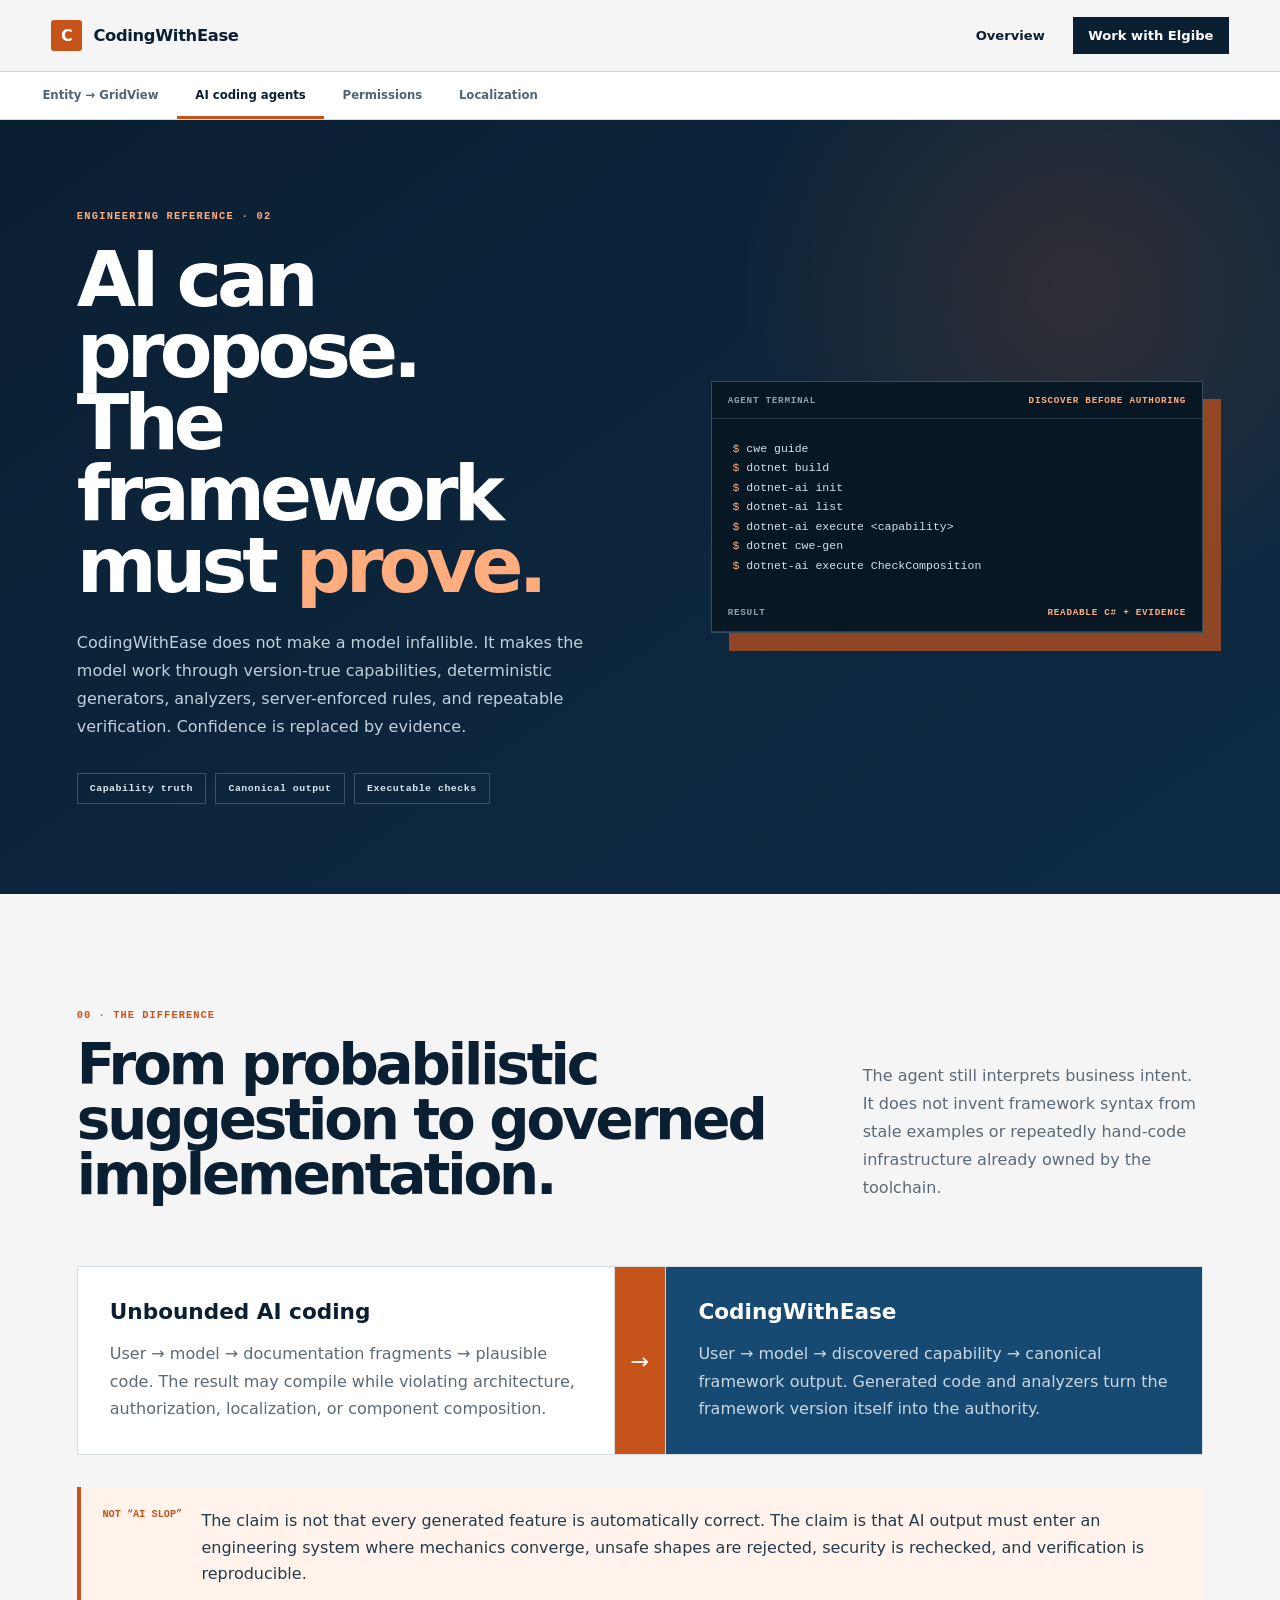
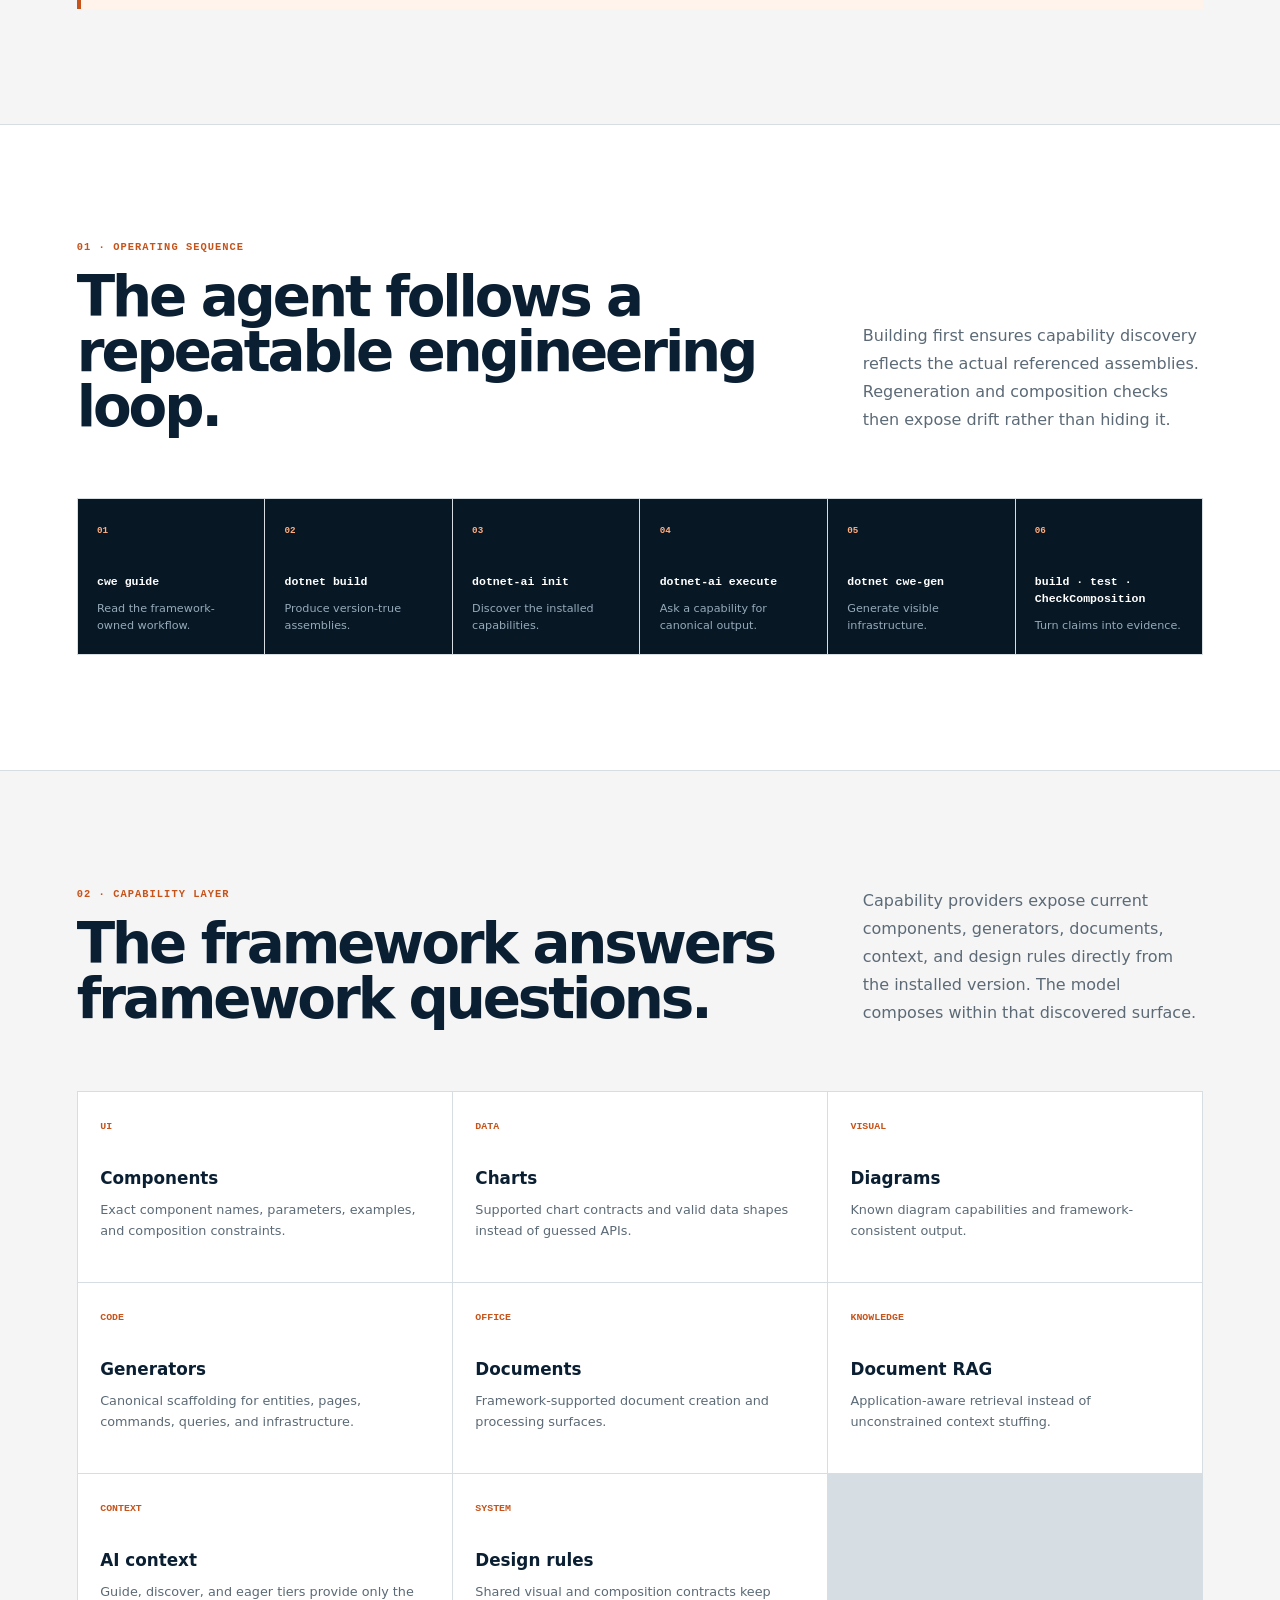
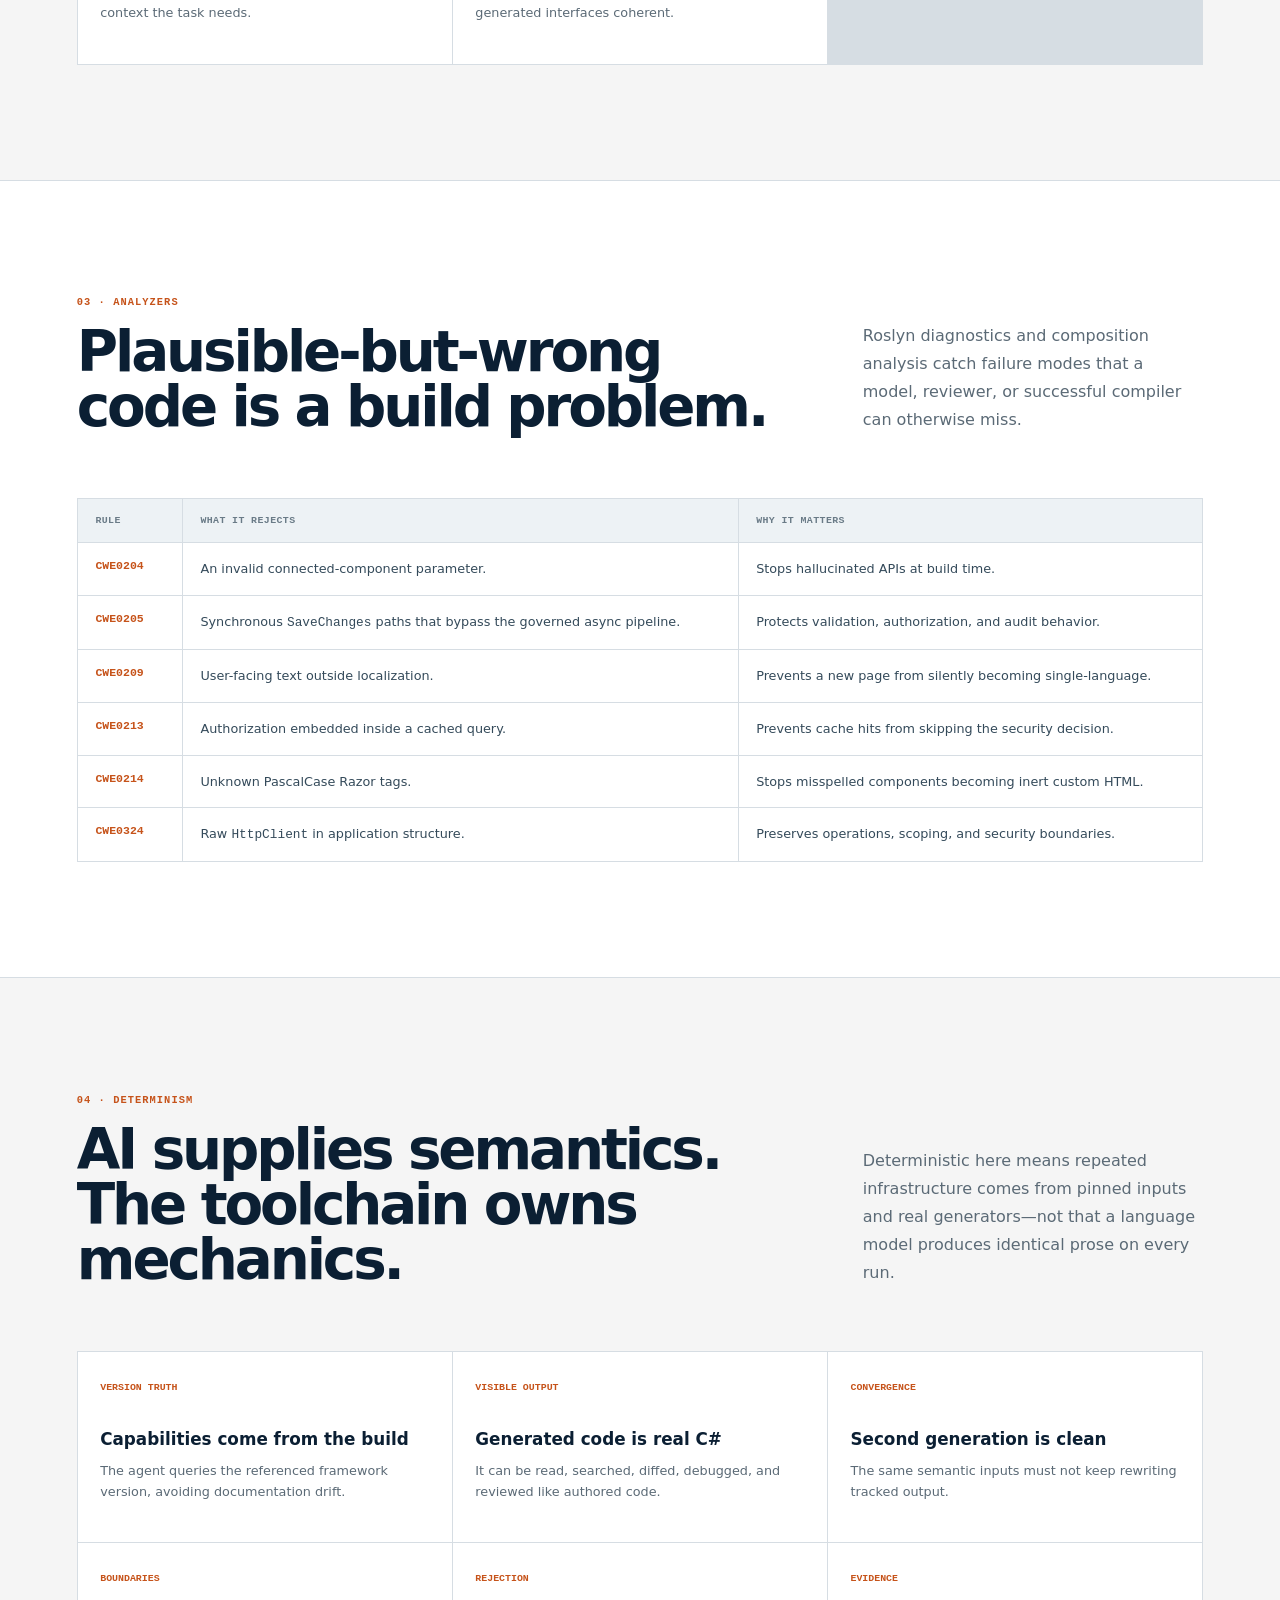
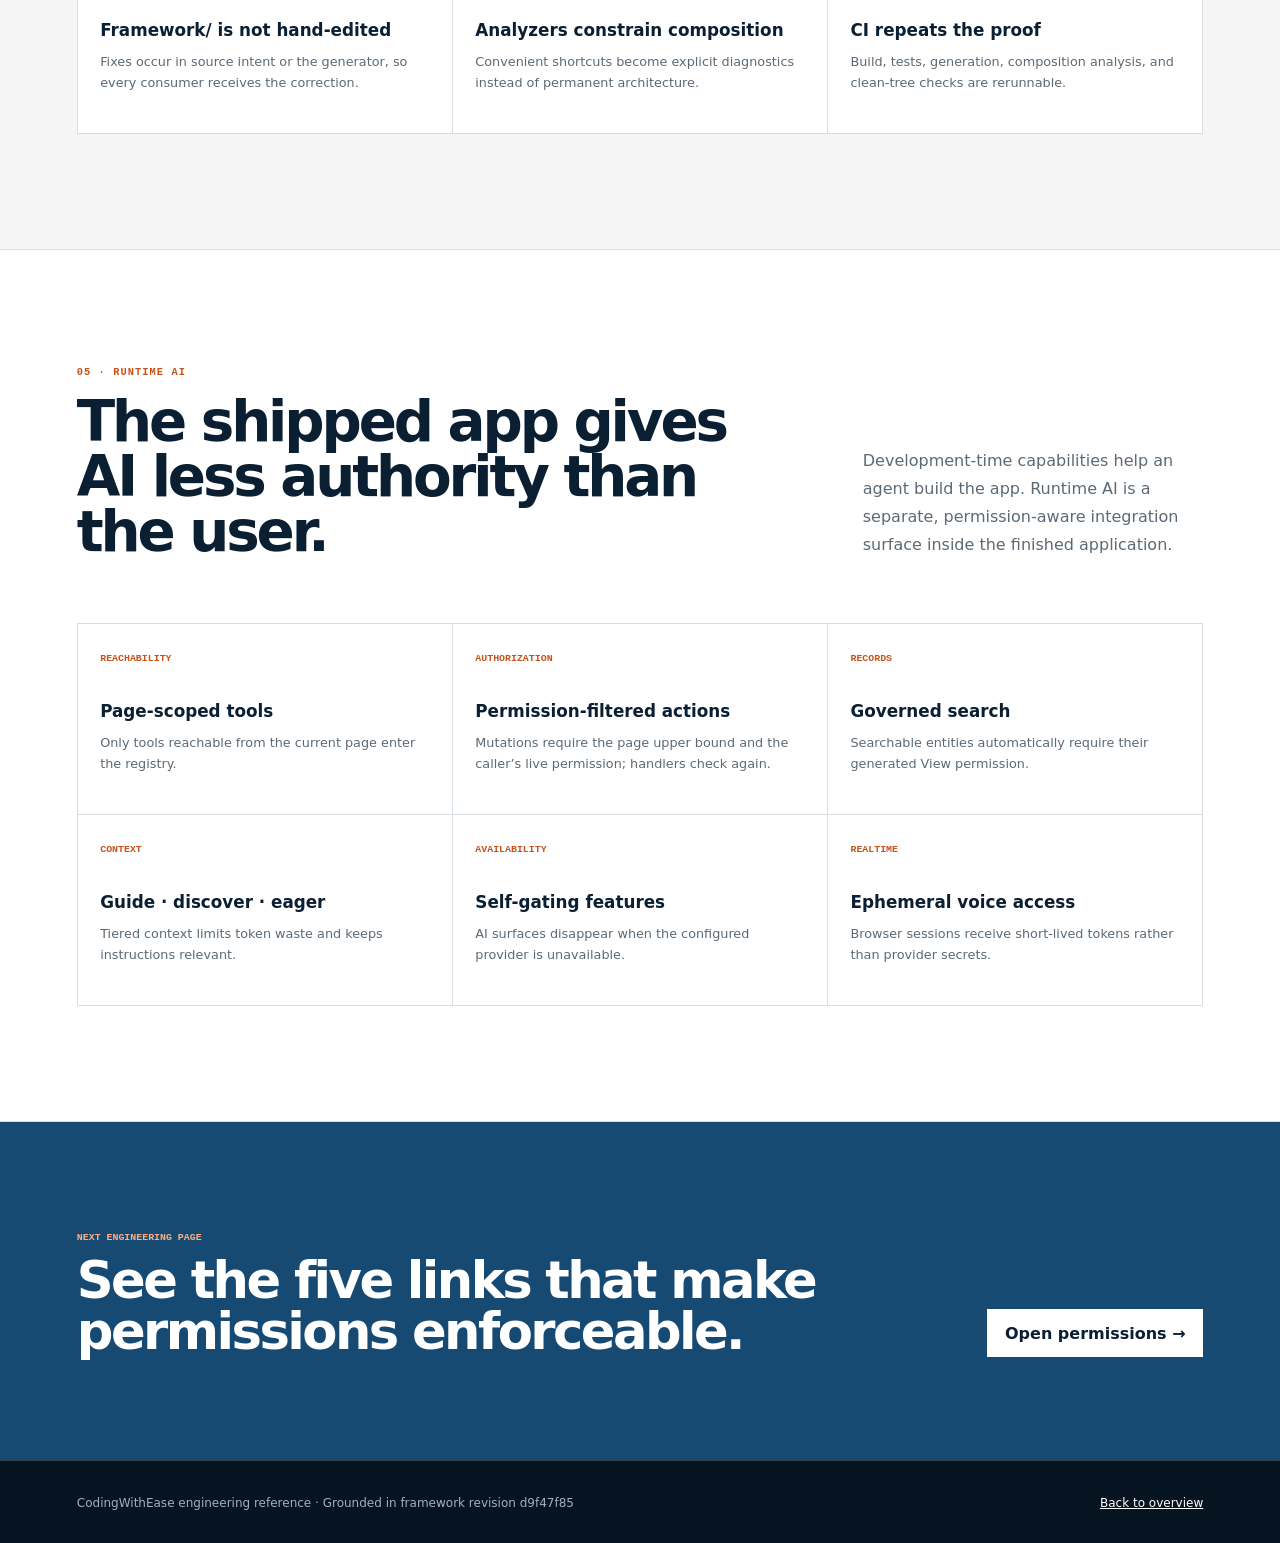
==== ai-agents.html @ ddca8a1e "Add engineering reference pages" ====
<!doctype html>
<html lang="en">
<head>
  <meta charset="utf-8">
  <meta name="viewport" content="width=device-width, initial-scale=1">
  <title>AI Coding Agents | CodingWithEase Engineering</title>
  <meta name="description" content="How CodingWithEase turns AI-assisted development into capability-driven, generated, analyzed, and verifiable engineering.">
  <link rel="icon" href="assets/favicon.png">
  <link rel="stylesheet" href="assets/styles.css">
  <link rel="stylesheet" href="assets/engineering.css">
</head>
<body class="engineering-body">
  <header class="site-header docs-header">
    <a class="brand" href="index.html" aria-label="CodingWithEase home"><span class="brand-mark">C</span><span class="brand-name">CodingWithEase</span></a>
    <nav class="site-nav" aria-label="Primary"><a class="docs-home" href="index.html">Overview</a><a class="nav-cta" href="https://elgibesolutions.net/en/contact">Work with Elgibe</a></nav>
  </header>
  <nav class="engineering-tabs" aria-label="Engineering reference"><div class="engineering-tabs-inner">
    <a href="engineering.html">Entity → GridView</a><a class="active" href="ai-agents.html" aria-current="page">AI coding agents</a><a href="permissions.html">Permissions</a><a href="localization.html">Localization</a>
  </div></nav>

  <main>
    <section class="tech-hero"><div class="tech-shell tech-hero-grid">
      <div><p class="tech-kicker">Engineering reference · 02</p><h1>AI can propose.<br>The framework must <em>prove.</em></h1><p class="tech-lead">CodingWithEase does not make a model infallible. It makes the model work through version-true capabilities, deterministic generators, analyzers, server-enforced rules, and repeatable verification. Confidence is replaced by evidence.</p><div class="tech-meta"><span>Capability truth</span><span>Canonical output</span><span>Executable checks</span></div></div>
      <div class="code-window" aria-label="AI agent workflow"><div class="code-window-bar"><span>Agent terminal</span><strong>Discover before authoring</strong></div><pre><code><span class="cmd">$</span> cwe guide
<span class="cmd">$</span> dotnet build
<span class="cmd">$</span> dotnet-ai init
<span class="cmd">$</span> dotnet-ai list
<span class="cmd">$</span> dotnet-ai execute &lt;capability&gt;
<span class="cmd">$</span> dotnet cwe-gen
<span class="cmd">$</span> dotnet-ai execute CheckComposition</code></pre><div class="code-window-bar"><span>Result</span><strong>Readable C# + evidence</strong></div></div>
    </div></section>

    <section class="article-section"><div class="tech-shell">
      <div class="article-heading"><div><span class="section-number">00 · THE DIFFERENCE</span><h2>From probabilistic suggestion to governed implementation.</h2></div><p>The agent still interprets business intent. It does not invent framework syntax from stale examples or repeatedly hand-code infrastructure already owned by the toolchain.</p></div>
      <div class="thesis-flow"><article><h3>Unbounded AI coding</h3><p>User → model → documentation fragments → plausible code. The result may compile while violating architecture, authorization, localization, or component composition.</p></article><div class="flow-arrow" aria-hidden="true">→</div><article><h3>CodingWithEase</h3><p>User → model → discovered capability → canonical framework output. Generated code and analyzers turn the framework version itself into the authority.</p></article></div>
      <div class="truth-callout"><strong>Not “AI slop”</strong><p>The claim is not that every generated feature is automatically correct. The claim is that AI output must enter an engineering system where mechanics converge, unsafe shapes are rejected, security is rechecked, and verification is reproducible.</p></div>
    </div></section>

    <section class="article-section surface"><div class="tech-shell">
      <div class="article-heading"><div><span class="section-number">01 · OPERATING SEQUENCE</span><h2>The agent follows a repeatable engineering loop.</h2></div><p>Building first ensures capability discovery reflects the actual referenced assemblies. Regeneration and composition checks then expose drift rather than hiding it.</p></div>
      <div class="command-sequence"><article><span>01</span><code>cwe guide</code><p>Read the framework-owned workflow.</p></article><article><span>02</span><code>dotnet build</code><p>Produce version-true assemblies.</p></article><article><span>03</span><code>dotnet-ai init</code><p>Discover the installed capabilities.</p></article><article><span>04</span><code>dotnet-ai execute</code><p>Ask a capability for canonical output.</p></article><article><span>05</span><code>dotnet cwe-gen</code><p>Generate visible infrastructure.</p></article><article><span>06</span><code>build · test · CheckComposition</code><p>Turn claims into evidence.</p></article></div>
    </div></section>

    <section class="article-section"><div class="tech-shell">
      <div class="article-heading"><div><span class="section-number">02 · CAPABILITY LAYER</span><h2>The framework answers framework questions.</h2></div><p>Capability providers expose current components, generators, documents, context, and design rules directly from the installed version. The model composes within that discovered surface.</p></div>
      <div class="capability-grid"><article><span>UI</span><h3>Components</h3><p>Exact component names, parameters, examples, and composition constraints.</p></article><article><span>Data</span><h3>Charts</h3><p>Supported chart contracts and valid data shapes instead of guessed APIs.</p></article><article><span>Visual</span><h3>Diagrams</h3><p>Known diagram capabilities and framework-consistent output.</p></article><article><span>Code</span><h3>Generators</h3><p>Canonical scaffolding for entities, pages, commands, queries, and infrastructure.</p></article><article><span>Office</span><h3>Documents</h3><p>Framework-supported document creation and processing surfaces.</p></article><article><span>Knowledge</span><h3>Document RAG</h3><p>Application-aware retrieval instead of unconstrained context stuffing.</p></article><article><span>Context</span><h3>AI context</h3><p>Guide, discover, and eager tiers provide only the context the task needs.</p></article><article><span>System</span><h3>Design rules</h3><p>Shared visual and composition contracts keep generated interfaces coherent.</p></article></div>
    </div></section>

    <section class="article-section surface"><div class="tech-shell">
      <div class="article-heading"><div><span class="section-number">03 · ANALYZERS</span><h2>Plausible-but-wrong code is a build problem.</h2></div><p>Roslyn diagnostics and composition analysis catch failure modes that a model, reviewer, or successful compiler can otherwise miss.</p></div>
      <table class="diagnostic-table"><thead><tr><th>Rule</th><th>What it rejects</th><th>Why it matters</th></tr></thead><tbody>
        <tr><td>CWE0204</td><td>An invalid connected-component parameter.</td><td>Stops hallucinated APIs at build time.</td></tr><tr><td>CWE0205</td><td>Synchronous <code>SaveChanges</code> paths that bypass the governed async pipeline.</td><td>Protects validation, authorization, and audit behavior.</td></tr><tr><td>CWE0209</td><td>User-facing text outside localization.</td><td>Prevents a new page from silently becoming single-language.</td></tr><tr><td>CWE0213</td><td>Authorization embedded inside a cached query.</td><td>Prevents cache hits from skipping the security decision.</td></tr><tr><td>CWE0214</td><td>Unknown PascalCase Razor tags.</td><td>Stops misspelled components becoming inert custom HTML.</td></tr><tr><td>CWE0324</td><td>Raw <code>HttpClient</code> in application structure.</td><td>Preserves operations, scoping, and security boundaries.</td></tr>
      </tbody></table>
    </div></section>

    <section class="article-section"><div class="tech-shell">
      <div class="article-heading"><div><span class="section-number">04 · DETERMINISM</span><h2>AI supplies semantics. The toolchain owns mechanics.</h2></div><p>Deterministic here means repeated infrastructure comes from pinned inputs and real generators—not that a language model produces identical prose on every run.</p></div>
      <div class="determinism-grid"><article><span>Version truth</span><h3>Capabilities come from the build</h3><p>The agent queries the referenced framework version, avoiding documentation drift.</p></article><article><span>Visible output</span><h3>Generated code is real C#</h3><p>It can be read, searched, diffed, debugged, and reviewed like authored code.</p></article><article><span>Convergence</span><h3>Second generation is clean</h3><p>The same semantic inputs must not keep rewriting tracked output.</p></article><article><span>Boundaries</span><h3>Framework/ is not hand-edited</h3><p>Fixes occur in source intent or the generator, so every consumer receives the correction.</p></article><article><span>Rejection</span><h3>Analyzers constrain composition</h3><p>Convenient shortcuts become explicit diagnostics instead of permanent architecture.</p></article><article><span>Evidence</span><h3>CI repeats the proof</h3><p>Build, tests, generation, composition analysis, and clean-tree checks are rerunnable.</p></article></div>
    </div></section>

    <section class="article-section surface"><div class="tech-shell">
      <div class="article-heading"><div><span class="section-number">05 · RUNTIME AI</span><h2>The shipped app gives AI less authority than the user.</h2></div><p>Development-time capabilities help an agent build the app. Runtime AI is a separate, permission-aware integration surface inside the finished application.</p></div>
      <div class="benefit-grid"><article><span>Reachability</span><h3>Page-scoped tools</h3><p>Only tools reachable from the current page enter the registry.</p></article><article><span>Authorization</span><h3>Permission-filtered actions</h3><p>Mutations require the page upper bound and the caller’s live permission; handlers check again.</p></article><article><span>Records</span><h3>Governed search</h3><p>Searchable entities automatically require their generated View permission.</p></article><article><span>Context</span><h3>Guide · discover · eager</h3><p>Tiered context limits token waste and keeps instructions relevant.</p></article><article><span>Availability</span><h3>Self-gating features</h3><p>AI surfaces disappear when the configured provider is unavailable.</p></article><article><span>Realtime</span><h3>Ephemeral voice access</h3><p>Browser sessions receive short-lived tokens rather than provider secrets.</p></article></div>
    </div></section>

    <section class="page-next"><div class="tech-shell"><div><span>Next engineering page</span><h2>See the five links that make permissions enforceable.</h2></div><a href="permissions.html">Open permissions →</a></div></section>
  </main>
  <footer class="engineering-footer"><div class="tech-shell"><span>CodingWithEase engineering reference · Grounded in framework revision d9f47f85</span><a href="index.html">Back to overview</a></div></footer>
</body>
</html>
---- assets/styles.css ----
:root {
  --ink: #0b1f33;
  --paper: #f5f5f5;
  --paper-2: #e9eef2;
  --signal: #e46f25;
  --violet: #174a73;
  --muted: #657789;
  --line-dark: rgba(255, 255, 255, .16);
  --line-light: rgba(11, 31, 51, .16);
  --mono: "Cascadia Code", "SFMono-Regular", Consolas, monospace;
  --sans: Inter, ui-sans-serif, system-ui, -apple-system, BlinkMacSystemFont, "Segoe UI", sans-serif;
}

* { box-sizing: border-box; }
html { scroll-behavior: smooth; }
body {
  margin: 0;
  color: var(--ink);
  background: var(--paper);
  font-family: var(--sans);
  -webkit-font-smoothing: antialiased;
}
a { color: inherit; }
.skip-link {
  position: fixed;
  left: 1rem;
  top: -5rem;
  z-index: 100;
  padding: .8rem 1rem;
  background: var(--signal);
  color: var(--ink);
}
.skip-link:focus { top: 1rem; }

.site-header {
  position: sticky;
  top: 0;
  z-index: 10;
  height: 76px;
  display: flex;
  align-items: center;
  justify-content: space-between;
  padding: 0 clamp(1.25rem, 4vw, 4.5rem);
  color: var(--ink);
  background: rgba(245, 245, 245, .96);
  border-bottom: 1px solid var(--line-light);
  backdrop-filter: blur(16px);
}
.site-header.is-scrolled { height: 68px; box-shadow: 0 10px 28px rgba(11,31,51,.08); }
.brand { display: inline-flex; align-items: center; gap: .7rem; text-decoration: none; font-weight: 750; letter-spacing: -.02em; }
.brand-mark { display: grid; place-items: center; width: 31px; height: 31px; color: white; background: var(--signal); font-weight: 900; }
.brand-name { font-size: 1.02rem; }
.site-nav { display: flex; align-items: center; gap: clamp(1rem, 2.2vw, 2.2rem); font-size: .82rem; font-weight: 650; }
.site-nav a { text-decoration: none; color: #3f5365; }
.site-nav a:hover { color: var(--signal); }
.site-nav .nav-cta { padding: .65rem .9rem; color: white; background: var(--ink); }

.hero {
  position: relative;
  min-height: calc(100svh - 76px);
  display: grid;
  grid-template-columns: minmax(0, 1.1fr) minmax(390px, .9fr);
  grid-template-rows: 1fr auto;
  column-gap: clamp(3rem, 8vw, 10rem);
  overflow: hidden;
  padding: clamp(4.5rem, 9vh, 7rem) clamp(1.25rem, 6.5vw, 7.5rem) 42px;
  color: white;
  background: linear-gradient(135deg, #0b1f33 0%, #102a43 70%, #123b5b 100%);
}
.hero::before {
  content: "";
  position: absolute;
  width: 540px;
  height: 540px;
  right: -180px;
  top: -230px;
  border: 1px solid rgba(228, 111, 37, .52);
  border-radius: 50%;
  box-shadow: 0 0 0 70px rgba(228, 111, 37, .035), 0 0 0 140px rgba(228, 111, 37, .02);
}
.hero-grid { position: absolute; inset: 0; opacity: .18; background-image: linear-gradient(rgba(255,255,255,.08) 1px, transparent 1px), linear-gradient(90deg, rgba(255,255,255,.08) 1px, transparent 1px); background-size: 74px 74px; mask-image: linear-gradient(to right, black, transparent 72%); }
.hero-copy, .hero-console, .hero-proofline { position: relative; z-index: 1; }
.hero-copy { align-self: center; max-width: 780px; }
.eyebrow { display: flex; align-items: center; gap: .65rem; margin: 0 0 1.45rem; font-family: var(--mono); font-size: .71rem; font-weight: 700; letter-spacing: .12em; text-transform: uppercase; }
.eyebrow span { width: 22px; height: 2px; background: var(--signal); }
h1 { margin: 0; max-width: 900px; font-size: clamp(4rem, 7.5vw, 8.2rem); line-height: .88; letter-spacing: -.072em; font-weight: 760; }
h1 em { color: var(--signal); font-style: normal; }
.hero-intro { max-width: 680px; margin: 2rem 0 0; color: #d6e0e8; font-size: clamp(1.05rem, 1.55vw, 1.35rem); line-height: 1.6; }
.hero-actions { display: flex; flex-wrap: wrap; gap: .8rem; margin-top: 2.2rem; }
.button { display: inline-flex; align-items: center; justify-content: center; gap: 1rem; min-height: 50px; padding: 0 1.2rem; border: 1px solid var(--line-dark); text-decoration: none; font-size: .85rem; font-weight: 750; }
.button-primary { color: white; background: var(--signal); border-color: var(--signal); }
.button-primary:hover { background: #f58a46; border-color: #f58a46; }
.button-secondary:hover { border-color: white; }

.hero-console { align-self: center; width: min(100%, 560px); justify-self: end; background: #0a1b2c; border: 1px solid rgba(255,255,255,.2); box-shadow: 20px 20px 0 rgba(228, 111, 37, .9); font-family: var(--mono); }
.console-bar, .console-footer { min-height: 43px; display: flex; align-items: center; padding: 0 1rem; border-bottom: 1px solid var(--line-dark); color: #9da198; font-size: .68rem; }
.console-dot { width: 8px; height: 8px; margin-right: .6rem; border-radius: 50%; background: var(--signal); box-shadow: 0 0 16px var(--signal); }
.console-status { margin-left: auto; color: var(--signal); text-transform: uppercase; letter-spacing: .09em; }
.console-body { padding: 1.45rem 1rem 1.25rem; font-size: clamp(.69rem, 1vw, .84rem); line-height: 1.7; }
.console-body p { margin: 0; white-space: nowrap; }
.console-gap { height: .6rem; }
.line-no { display: inline-block; width: 2.5rem; color: #565b53; user-select: none; }
.token-dim { color: #858a80; }
.token-key { color: #ad9fff; }
.token-type { color: #f0f0ea; }
.token-prompt, .console-output span { color: var(--signal); }
.console-output { margin: .75rem 0 0 2.5rem; padding: .7rem .9rem; background: #111410; color: #b9bdb4; border-left: 2px solid var(--signal); }
.console-output p { display: flex; gap: .7rem; }
.console-footer { justify-content: space-between; border-top: 1px solid var(--line-dark); border-bottom: 0; }
.console-footer span:last-child { color: white; }
.hero-proofline { grid-column: 1 / -1; display: flex; align-items: center; justify-content: center; gap: clamp(.7rem, 2vw, 2.4rem); padding-top: 3.5rem; color: #aeb2a9; font-family: var(--mono); font-size: .68rem; letter-spacing: .1em; text-transform: uppercase; }
.hero-proofline i { width: 4px; height: 4px; border-radius: 50%; background: var(--signal); }

.section { padding: clamp(5.5rem, 9vw, 9rem) clamp(1.25rem, 6.5vw, 7.5rem); }
.system { min-height: 800px; }
.section-heading { display: grid; grid-template-columns: .65fr 1.25fr .85fr; gap: 3rem; align-items: end; }
.section-heading .eyebrow { align-self: start; }
.section-heading h2 { margin: 0; font-size: clamp(2.8rem, 5.4vw, 5.8rem); line-height: .95; letter-spacing: -.06em; }
.section-heading > p:last-child { margin: 0; color: #53584f; font-size: 1rem; line-height: 1.75; }
.pipeline { display: grid; grid-template-columns: 1fr auto 1fr auto 1.25fr; align-items: stretch; margin-top: 5rem; border-top: 1px solid var(--line-light); border-bottom: 1px solid var(--line-light); }
.pipeline-step { min-height: 340px; padding: 1.5rem; }
.pipeline-step + .pipeline-connector, .pipeline-connector + .pipeline-step { border-left: 1px solid var(--line-light); }
.step-index { font-family: var(--mono); font-size: .7rem; color: #777c72; }
.step-label { margin: 3.6rem 0 .55rem; color: #6b7067; font-family: var(--mono); font-size: .68rem; letter-spacing: .09em; text-transform: uppercase; }
.pipeline h3 { margin: 0; font-size: clamp(1.5rem, 2vw, 2.35rem); letter-spacing: -.04em; }
.pipeline h3 code { font-family: var(--mono); font-size: .86em; }
.pipeline ul { list-style: none; margin: 2rem 0 0; padding: 0; color: #53584f; line-height: 1.9; font-size: .88rem; }
.pipeline li::before { content: "↳"; margin-right: .55rem; color: var(--violet); }
.pipeline-step > p:last-child { color: #53584f; line-height: 1.65; font-size: .9rem; }
.step-engine { color: white; background: var(--violet); }
.step-engine .step-index, .step-engine .step-label, .step-engine > p:last-child { color: rgba(255,255,255,.72); }
.pipeline-connector { display: flex; flex-direction: column; justify-content: center; align-items: center; gap: .8rem; width: 70px; color: #777c72; font-family: var(--mono); font-size: .6rem; text-transform: uppercase; writing-mode: vertical-rl; }
.pipeline-connector b { color: var(--ink); font-size: 1.2rem; writing-mode: initial; }

.positioning { display: grid; grid-template-columns: .35fr 1.5fr .55fr; align-items: center; gap: 3rem; padding: 4.4rem clamp(1.25rem, 6.5vw, 7.5rem); color: white; background: var(--violet); }
.positioning-label { font-family: var(--mono); font-size: .68rem; letter-spacing: .1em; text-transform: uppercase; }
.positioning blockquote { margin: 0; font-size: clamp(2rem, 3.5vw, 4rem); line-height: 1.02; letter-spacing: -.05em; font-weight: 760; }
.positioning blockquote span { color: var(--signal); }
.positioning > p { margin: 0; color: rgba(255,255,255,.72); line-height: 1.6; font-size: .9rem; }

.audience-header { display: grid; grid-template-columns: 1fr auto; align-items: end; gap: 2rem; }
.audience h2, .security h2, .ai h2, .operations h2, .lineage h2, .fit h2, .closing h2 { margin: 0; font-size: clamp(2.8rem, 5.4vw, 5.8rem); line-height: .95; letter-spacing: -.06em; }
.audience-tabs { display: flex; padding: 4px; border: 1px solid var(--line-light); }
.audience-tabs button { border: 0; padding: .85rem 1.05rem; color: #666b62; background: transparent; font: 700 .76rem var(--sans); cursor: pointer; }
.audience-tabs button[aria-selected="true"] { color: white; background: var(--ink); }
.audience-panel { display: grid; grid-template-columns: repeat(3, 1fr); margin-top: 4.5rem; border-top: 1px solid var(--line-light); }
.audience-panel[hidden] { display: none; }
.audience-panel article { min-height: 330px; padding: 1.5rem 1.7rem 2rem; border-right: 1px solid var(--line-light); }
.audience-panel article:first-child { border-left: 1px solid var(--line-light); }
.audience-panel article > span { font-family: var(--mono); font-size: .68rem; color: var(--violet); }
.audience-panel h3 { margin: 7rem 0 .8rem; font-size: 1.45rem; letter-spacing: -.035em; }
.audience-panel p { margin: 0; color: #5e635a; line-height: 1.7; font-size: .9rem; }

.section-dark { color: white; background: var(--ink); }
.proof-heading > p:last-child { color: #aeb2a9; }
.proof-ledger { margin-top: 5rem; border-top: 1px solid var(--line-dark); }
.ledger-head, .proof-ledger article { display: grid; grid-template-columns: .85fr 1.35fr .8fr; gap: 3rem; padding: 1.5rem 0; border-bottom: 1px solid var(--line-dark); align-items: baseline; }
.ledger-head { color: #747970; font: 700 .64rem var(--mono); letter-spacing: .1em; text-transform: uppercase; }
.proof-ledger h3, .proof-ledger p, .proof-ledger strong { margin: 0; }
.proof-ledger h3 { font-size: 1.08rem; }
.proof-ledger p { color: #aeb2a9; line-height: 1.6; font-size: .86rem; }
.proof-ledger strong { color: var(--signal); font: 650 .76rem/1.5 var(--mono); }
.error-ladder { margin-top: 4.2rem; padding: 1.6rem 1.8rem; color: #c2c6bd; background: #171b16; border: 1px solid var(--line-dark); }
.error-ladder > p { margin: 0 0 1rem; color: #777d73; font: 700 .65rem var(--mono); letter-spacing: .1em; text-transform: uppercase; }
.error-ladder div { display: flex; align-items: center; justify-content: space-between; gap: 1rem; font: .74rem var(--mono); }
.error-ladder b { color: #5b6057; }
.error-ladder .ladder-best { padding: .65rem .8rem; color: var(--ink); background: var(--signal); font-weight: 800; }

.security-intro { display: grid; grid-template-columns: .6fr 1.2fr .8fr; gap: 3rem; align-items: end; }
.security-intro .eyebrow { align-self: start; }
.security-intro > p:last-child { margin: 0; color: #575c53; line-height: 1.7; }
.permission-chain { display: grid; grid-template-columns: 1fr auto 1fr auto 1fr auto 1.25fr auto 1fr; align-items: stretch; margin-top: 5rem; }
.permission-chain article { min-height: 210px; padding: 1.2rem; border: 1px solid var(--line-light); }
.permission-chain > b { align-self: center; padding: 0 .6rem; color: #8a8f85; }
.permission-chain span { font: 700 .62rem var(--mono); letter-spacing: .06em; color: #72776e; }
.permission-chain h3 { margin: 3.6rem 0 .6rem; font-size: 1.25rem; }
.permission-chain p { margin: 0; color: #60655c; font-size: .77rem; line-height: 1.55; }
.permission-chain .chain-boundary { color: white; background: var(--violet); border-color: var(--violet); box-shadow: 0 10px 30px rgba(105,83,255,.22); transform: translateY(-12px); }
.permission-chain .chain-boundary span, .permission-chain .chain-boundary p { color: rgba(255,255,255,.75); }
.security-grid { display: grid; grid-template-columns: repeat(4, 1fr); gap: 1px; margin-top: 5rem; background: var(--line-light); border: 1px solid var(--line-light); }
.security-grid article { padding: 1.7rem; background: var(--paper); }
.card-kicker { color: var(--violet) !important; font: 700 .63rem var(--mono) !important; letter-spacing: .08em; text-transform: uppercase; }
.security-grid h3 { margin: 3.5rem 0 .75rem; font-size: 1.2rem; }
.security-grid p { margin: 0; color: #60655c; font-size: .84rem; line-height: 1.65; }

.section-violet { color: white; background: var(--violet); }
.ai-title { display: grid; grid-template-columns: .65fr 1.8fr; gap: 3rem; align-items: start; }
.ai-title .eyebrow span { background: var(--signal); }
.ai-columns { display: grid; grid-template-columns: 1fr 1fr; margin-top: 5rem; border: 1px solid rgba(255,255,255,.22); }
.ai-story { min-height: 650px; padding: clamp(1.5rem, 3.5vw, 3.4rem); }
.ai-story + .ai-story { border-left: 1px solid rgba(255,255,255,.22); }
.story-number { font: 700 .66rem var(--mono); letter-spacing: .1em; color: var(--signal); }
.ai-story h3 { margin: 4.5rem 0 1.5rem; max-width: 620px; font-size: clamp(2rem, 3.2vw, 3.6rem); line-height: 1; letter-spacing: -.055em; }
.ai-story > p { color: rgba(255,255,255,.77); line-height: 1.75; }
.ai-story ul { margin: 2rem 0 0; padding: 0; list-style: none; }
.ai-story li { padding: .8rem 0; border-top: 1px solid rgba(255,255,255,.16); font-size: .84rem; }
.ai-story li::before { content: "✓"; margin-right: .75rem; color: var(--signal); }
.story-result { margin-top: 2.5rem; padding: 1.1rem; background: rgba(16,19,15,.2); }
.story-result span { display: block; margin-bottom: .5rem; color: var(--signal); font: 700 .6rem var(--mono); letter-spacing: .1em; }
.story-result strong { font-size: .84rem; line-height: 1.5; }
.ai-runtime { background: rgba(16,19,15,.12); }

.operations { display: grid; grid-template-columns: 1fr 1fr; gap: clamp(4rem, 8vw, 9rem); align-items: center; }
.operations-code { padding: 1px; background: linear-gradient(135deg, var(--violet), var(--signal)); box-shadow: 24px 24px 0 var(--paper-2); }
.code-label { padding: .8rem 1rem; color: white; background: var(--ink); font: 700 .62rem var(--mono); letter-spacing: .1em; }
.operations-code pre { margin: 0; min-height: 360px; display: flex; align-items: center; padding: clamp(1.3rem, 3vw, 3rem); color: #f0f0ea; background: #171b16; overflow-x: auto; font: clamp(.72rem, 1.1vw, .98rem)/1.9 var(--mono); }
.code-comment { color: #7c8277; }
.operations-copy > p:not(.eyebrow) { color: #555a51; line-height: 1.75; }
.operations-copy code { font-family: var(--mono); color: var(--violet); }
.operation-benefits { margin-top: 2.2rem; border-top: 1px solid var(--line-light); }
.operation-benefits div { display: flex; justify-content: space-between; gap: 2rem; padding: 1rem 0; border-bottom: 1px solid var(--line-light); }
.operation-benefits strong { font-size: .86rem; }
.operation-benefits span { color: #666b62; font-size: .8rem; text-align: right; }

.lineage { background: var(--paper-2); }
.lineage-heading { display: grid; grid-template-columns: .6fr 1.2fr .8fr; gap: 3rem; align-items: end; }
.lineage-heading .eyebrow { align-self: start; }
.lineage-heading > p:last-child { margin: 0; color: #575c53; line-height: 1.7; }
.timeline { margin: 5rem 0 0; padding: 0; list-style: none; border-top: 1px solid var(--line-light); }
.timeline li { display: grid; grid-template-columns: .45fr 1fr; gap: 3rem; padding: 1.8rem 0; border-bottom: 1px solid var(--line-light); }
.timeline li > span { color: var(--violet); font: 700 .68rem var(--mono); letter-spacing: .08em; text-transform: uppercase; }
.timeline h3 { margin: 0 0 .45rem; font-size: 1.3rem; }
.timeline p { margin: 0; max-width: 780px; color: #5c6158; line-height: 1.65; font-size: .88rem; }
.lineage-note { display: grid; grid-template-columns: .45fr 1fr; gap: 3rem; margin-top: 3rem; padding: 2rem; color: white; background: var(--ink); }
.lineage-note span { color: var(--signal); font: 700 .62rem var(--mono); letter-spacing: .1em; }
.lineage-note p { margin: 0; font-size: clamp(1.2rem, 2vw, 2rem); line-height: 1.35; letter-spacing: -.03em; }

.fit { display: grid; grid-template-columns: .8fr 1.2fr; gap: clamp(3rem, 8vw, 9rem); }
.fit-columns { display: grid; grid-template-columns: 1fr 1fr; gap: 1px; background: var(--line-dark); border: 1px solid var(--line-dark); }
.fit-columns article { padding: 2rem; background: var(--ink); }
.fit-columns h3 { margin: 0 0 3.5rem; color: var(--signal); font: 700 .7rem var(--mono); letter-spacing: .08em; text-transform: uppercase; }
.fit-columns ul { margin: 0; padding: 0; list-style: none; }
.fit-columns li { padding: .9rem 0; color: #bdc1b8; border-top: 1px solid var(--line-dark); font-size: .84rem; line-height: 1.5; }
.fit-columns li::before { content: "—"; margin-right: .6rem; color: var(--violet); }

.closing { position: relative; overflow: hidden; text-align: center; }
.closing-mark { position: absolute; left: 50%; top: 45%; transform: translate(-50%,-50%); color: rgba(105,83,255,.055); font-size: min(70vw, 850px); line-height: 1; font-weight: 900; }
.closing > *:not(.closing-mark) { position: relative; z-index: 1; }
.closing .eyebrow { justify-content: center; }
.closing h2 em { color: var(--violet); font-style: normal; }
.closing > p:not(.eyebrow) { max-width: 700px; margin: 2rem auto 0; color: #5b6057; line-height: 1.7; }
.closing-actions { display: flex; flex-wrap: wrap; justify-content: center; gap: .8rem; margin-top: 2.2rem; }
.button-dark { color: white; background: var(--ink); border-color: var(--ink); }
.button-dark:hover { background: var(--violet); border-color: var(--violet); }
.button-line { border-color: var(--line-light); }
footer { display: flex; justify-content: space-between; align-items: center; gap: 2rem; padding: 2rem clamp(1.25rem, 6.5vw, 7.5rem); color: #aeb2a9; background: var(--ink); border-top: 1px solid var(--line-dark); font-size: .72rem; }
.footer-brand { color: white; }
footer p { margin: 0; }

@media (max-width: 1000px) {
  .site-nav a:not(.nav-cta) { display: none; }
  .hero { grid-template-columns: 1fr; min-height: auto; row-gap: 4rem; padding-top: 140px; }
  .hero-console { justify-self: stretch; width: 100%; }
  .section-heading { grid-template-columns: 1fr; gap: 1.6rem; }
  .pipeline { grid-template-columns: 1fr; }
  .pipeline-connector { width: auto; height: 58px; writing-mode: initial; flex-direction: row; border-left: 0 !important; border-top: 1px solid var(--line-light); }
  .pipeline-step + .pipeline-connector, .pipeline-connector + .pipeline-step { border-left: 0; border-top: 1px solid var(--line-light); }
  .positioning { grid-template-columns: 1fr; gap: 1.5rem; }
  .audience-header, .security-intro, .lineage-heading, .ai-title { grid-template-columns: 1fr; }
  .audience-tabs { justify-self: start; }
  .permission-chain { grid-template-columns: 1fr; }
  .permission-chain > b { padding: .55rem; text-align: center; transform: rotate(90deg); }
  .permission-chain .chain-boundary { transform: none; }
  .security-grid { grid-template-columns: 1fr 1fr; }
  .operations, .fit { grid-template-columns: 1fr; }
  .operations-code { order: 2; }
}

@media (max-width: 600px) {
  .site-header { height: 68px; }
  .brand-name { font-size: .9rem; }
  .nav-cta { font-size: .72rem; }
  .hero { padding-top: 120px; }
  h1 { font-size: clamp(3.3rem, 17vw, 5rem); }
  .hero-proofline { justify-content: flex-start; overflow-x: auto; }
  .hero-proofline span { white-space: nowrap; }
  .hero-console { box-shadow: 10px 10px 0 rgba(105, 83, 255, .78); }
  .console-body { overflow-x: auto; }
  .pipeline-step { min-height: 300px; }
  .audience-panel, .ai-columns, .fit-columns { grid-template-columns: 1fr; }
  .audience-panel article, .audience-panel article:first-child { border-left: 1px solid var(--line-light); border-bottom: 1px solid var(--line-light); }
  .audience-panel h3 { margin-top: 3.5rem; }
  .ledger-head { display: none; }
  .proof-ledger article { grid-template-columns: 1fr; gap: 1rem; }
  .error-ladder div { align-items: flex-start; flex-direction: column; }
  .error-ladder b { transform: rotate(90deg); }
  .security-grid { grid-template-columns: 1fr; }
  .ai-story + .ai-story { border-left: 0; border-top: 1px solid rgba(255,255,255,.22); }
  .timeline li, .lineage-note { grid-template-columns: 1fr; gap: 1rem; }
  .operation-benefits div { flex-direction: column; gap: .25rem; }
  .operation-benefits span { text-align: left; }
  footer { align-items: flex-start; flex-direction: column; }
}

@media (prefers-reduced-motion: reduce) {
  html { scroll-behavior: auto; }
}

/* Corporate visual system */
:root {
  --ink: #0b1f33;
  --ink-2: #102a43;
  --blue: #174a73;
  --blue-soft: #dbe6ee;
  --paper: #f5f5f5;
  --paper-2: #e9eef2;
  --surface: #ffffff;
  --signal: #c6531a;
  --signal-light: #ffb27e;
  --muted: #5d7082;
  --line-dark: rgba(255, 255, 255, .17);
  --line-light: rgba(11, 31, 51, .14);
  --shadow: 0 22px 55px rgba(11, 31, 51, .10);
}

html { scroll-padding-top: 68px; }
body { background: var(--paper); }
.site-header {
  position: sticky;
  top: 0;
  height: 72px;
  color: var(--ink);
  background: rgba(245, 245, 245, .96);
  border-bottom-color: var(--line-light);
  transition: height .2s ease, box-shadow .2s ease;
}
.site-header.is-scrolled { height: 64px; background: rgba(245, 245, 245, .98); }
.site-nav a { color: #395064; }
.site-nav .nav-cta { color: white; background: var(--ink); border: 1px solid var(--ink); }
.site-nav .nav-cta:hover { color: white; background: var(--signal); border-color: var(--signal); }
.brand-mark { border-radius: 3px; background: var(--signal); }

.hero {
  min-height: calc(100svh - 72px);
  background: linear-gradient(128deg, #0b1f33 0%, #102a43 62%, #174a73 100%);
}
.hero::before { border-color: rgba(255,178,126,.58); }
.hero-grid { opacity: .15; background-size: 82px 82px; }
.hero h1 { max-width: 820px; font-size: clamp(3.8rem, 7vw, 7.4rem); letter-spacing: -.058em; }
.hero h1 em { color: var(--signal-light); }
.hero-intro { color: #d9e3ea; }
.hero-console { background: #071827; box-shadow: 18px 18px 0 rgba(198,83,26,.92); }
.console-bar, .console-footer { color: #a9b9c5; }
.console-output { background: #06131f; color: #cad5dd; }
.token-key { color: #8ec1e7; }
.token-dim { color: #93a6b5; }
.line-no { color: #627789; }
.hero-proofline { color: #c1ced7; }

.section,
.positioning {
  min-height: calc(100svh - 64px);
  scroll-margin-top: 64px;
  padding: clamp(4.75rem, 8vh, 7.5rem) clamp(1.5rem, 6.5vw, 7.5rem);
}
.section { display: grid; align-content: center; }
.system { min-height: calc(100svh - 64px); background: var(--paper); }
.section-heading,
.security-intro,
.lineage-heading,
.services-heading {
  grid-template-columns: minmax(0, 1.35fr) minmax(280px, .65fr);
  column-gap: clamp(2.5rem, 6vw, 6rem);
  row-gap: 1.4rem;
  align-items: end;
  max-width: 1500px;
  margin-inline: auto;
  width: 100%;
}
.section-heading > .eyebrow,
.security-intro > .eyebrow,
.lineage-heading > .eyebrow,
.services-heading > .eyebrow {
  grid-column: 1 / -1;
  margin-bottom: .15rem;
}
.section-heading > h2,
.security-intro > h2,
.lineage-heading > h2,
.services-heading > h2 {
  grid-column: 1;
  max-width: 920px;
}
.section-heading > p:last-child,
.security-intro > p:last-child,
.lineage-heading > p:last-child,
.services-heading > p:last-child {
  grid-column: 2;
  justify-self: end;
  max-width: 440px;
}
.section-heading h2,
.security h2,
.audience h2,
.ai h2,
.operations h2,
.lineage h2,
.fit h2,
.services h2,
.closing h2 {
  font-size: clamp(2.55rem, 4.6vw, 5.2rem);
  line-height: .98;
  letter-spacing: -.05em;
}
.section-heading > p:last-child,
.security-intro > p:last-child,
.lineage-heading > p:last-child,
.services-heading > p:last-child { color: var(--muted); }

.pipeline {
  width: 100%;
  max-width: 1500px;
  margin: clamp(3rem, 6vh, 5rem) auto 0;
  background: var(--surface);
  border: 1px solid var(--line-light);
  box-shadow: var(--shadow);
}
.pipeline-step { min-height: 290px; padding: 1.75rem; }
.pipeline-step.step-engine { color: white; background: var(--blue); }
.pipeline-connector { background: var(--paper-2); }
.pipeline li::before { color: var(--signal); }

.positioning {
  display: grid;
  grid-template-columns: minmax(0, 1.4fr) minmax(280px, .6fr);
  column-gap: clamp(2.5rem, 6vw, 6rem);
  row-gap: 1.4rem;
  align-content: center;
  color: white;
  background: var(--blue);
}
.positioning-label { grid-column: 1 / -1; }
.positioning blockquote { max-width: 980px; }
.positioning blockquote span { color: var(--signal-light); }
.positioning > p { justify-self: end; max-width: 440px; color: #d8e3eb; }

.ai-title {
  grid-template-columns: 1fr;
  gap: 1.4rem;
}
.ai-title h2 { max-width: 1100px; }

.architecture {
  color: white;
  background: var(--ink);
}
.architecture-heading {
  display: grid;
  grid-template-columns: minmax(0, 1.35fr) minmax(280px, .65fr);
  column-gap: clamp(2.5rem, 6vw, 6rem);
  row-gap: 1.4rem;
  align-items: end;
  width: 100%;
  max-width: 1500px;
  margin-inline: auto;
}
.architecture-heading > .eyebrow { grid-column: 1 / -1; margin-bottom: .15rem; }
.architecture-heading h2 {
  grid-column: 1;
  max-width: 980px;
  margin: 0;
  font-size: clamp(2.55rem, 4.2vw, 4.8rem);
  line-height: .98;
  letter-spacing: -.05em;
}
.architecture-heading > p:last-child {
  grid-column: 2;
  justify-self: end;
  max-width: 440px;
  margin: 0;
  color: #b7c5cf;
  line-height: 1.72;
}
.architecture-heading code { color: var(--signal-light); }

.framework-map {
  width: 100%;
  max-width: 1500px;
  margin: clamp(2.5rem, 5vh, 4rem) auto 0;
  border: 1px solid #2d465a;
  background: #0d263b;
  box-shadow: 0 24px 70px rgba(0,0,0,.22);
}
.intent-zone,
.generator-zone { padding: 1.15rem 1.35rem; }
.intent-zone { background: #f5f5f5; color: var(--ink); }
.generator-zone { background: var(--blue); }
.map-zone-heading,
.lane-heading { display: flex; align-items: center; gap: .8rem; }
.map-zone-heading > span,
.lane-heading > span {
  flex: 0 0 auto;
  color: var(--signal-light);
  font: 800 .62rem var(--mono);
  letter-spacing: .1em;
}
.intent-zone .map-zone-heading > span { color: var(--signal); }
.map-zone-heading strong,
.map-zone-heading small { display: block; }
.map-zone-heading strong { font-size: .9rem; }
.map-zone-heading small { margin-top: .18rem; color: #bed0dd; font: .7rem/1.4 var(--sans); }
.intent-zone .map-zone-heading small { color: #627282; }
.generator-zone code { color: #ffd1b9; }
.intent-items,
.generator-actions { display: grid; gap: .55rem; margin-top: 1rem; }
.intent-items { grid-template-columns: 1.25fr repeat(4, 1fr); }
.generator-actions { grid-template-columns: repeat(4, 1fr); }
.intent-items span,
.generator-actions span {
  display: flex;
  min-height: 42px;
  align-items: center;
  justify-content: center;
  padding: .55rem .7rem;
  border: 1px solid #ccd5dc;
  background: white;
  font: 750 .72rem var(--sans);
  text-align: center;
}
.intent-items .intent-primary { color: white; background: var(--signal); border-color: var(--signal); }
.generator-actions span { color: white; background: rgba(5,20,32,.18); border-color: rgba(255,255,255,.2); }
.map-arrow {
  position: relative;
  display: grid;
  min-height: 46px;
  place-items: center;
  color: #9eb3c1;
  background: #091d2e;
  font: 700 .6rem var(--mono);
  letter-spacing: .09em;
  text-transform: uppercase;
}
.map-arrow b { position: absolute; bottom: -11px; z-index: 2; color: var(--signal-light); font-size: 1.25rem; }

.runtime-zone {
  display: grid;
  grid-template-columns: minmax(0, 1fr) minmax(230px, .64fr) minmax(0, 1fr);
  gap: 1px;
  background: #2d465a;
}
.runtime-lane,
.operations-bridge { background: #102a43; }
.runtime-lane { padding: 1.35rem; }
.client-lane { background: #15344d; }
.lane-heading small,
.lane-heading h3 { display: block; margin: 0; }
.lane-heading small { color: #8fa7b7; font: 700 .58rem var(--mono); letter-spacing: .08em; text-transform: uppercase; }
.lane-heading h3 { margin-top: .2rem; font-size: 1.1rem; }
.runtime-lane ul { display: grid; gap: .5rem; margin: 1rem 0 0; padding: 0; list-style: none; }
.runtime-lane li {
  position: relative;
  padding: .58rem .7rem .58rem 1.65rem;
  color: #d8e3eb;
  background: rgba(255,255,255,.045);
  border: 1px solid rgba(255,255,255,.08);
  font-size: .72rem;
  line-height: 1.35;
}
.runtime-lane li::before { content: "✓"; position: absolute; left: .7rem; color: var(--signal-light); font-weight: 900; }
.lane-rule { margin: .9rem 0 0; color: #ffb58e; font: 700 .62rem/1.45 var(--mono); }

.operations-bridge {
  display: grid;
  align-content: center;
  justify-items: center;
  padding: 1.35rem 1rem;
  text-align: center;
}
.bridge-label { color: #92a8b7; font: 800 .58rem var(--mono); letter-spacing: .09em; text-transform: uppercase; }
.operations-bridge > code {
  display: block;
  margin-top: .8rem;
  color: white;
  font: 800 clamp(.92rem, 1.45vw, 1.3rem) var(--mono);
}
.operations-bridge > p { margin: .75rem 0 0; color: #b8c8d3; font-size: .7rem; line-height: 1.65; }
.bridge-protocol {
  display: grid;
  grid-template-columns: 1fr auto 1fr;
  align-items: center;
  gap: .45rem;
  width: 100%;
  margin-top: 1rem;
  padding-top: .85rem;
  border-top: 1px solid #2d465a;
  color: white;
  font: 800 .6rem var(--mono);
  text-transform: uppercase;
}
.bridge-protocol b { color: var(--signal-light); font-size: 1.05rem; }
.bridge-protocol small { grid-column: 1 / -1; color: #8299a9; font: 600 .54rem var(--mono); letter-spacing: .07em; }

.framework-map figcaption {
  display: grid;
  grid-template-columns: repeat(3, 1fr);
  gap: 1px;
  background: #2d465a;
}
.framework-map figcaption div { display: grid; grid-template-columns: auto 1fr; gap: .75rem; padding: .9rem 1rem; background: #091d2e; }
.framework-map figcaption strong { color: var(--signal-light); font: 800 .6rem var(--mono); letter-spacing: .08em; text-transform: uppercase; }
.framework-map figcaption span { color: #aebfca; font-size: .66rem; line-height: 1.45; }
.engineering-reference-link { display: inline-flex; align-items: center; gap: .75rem; margin-top: 1.5rem; padding: .9rem 1.1rem; color: var(--ink); border: 1px solid var(--line); background: white; font-weight: 800; text-decoration: none; }
.engineering-reference-link span { color: var(--signal); font-size: 1.15rem; }
.engineering-reference-link:hover { color: white; border-color: var(--signal); background: var(--signal); }
.engineering-reference-link:hover span { color: white; }

.audience { background: var(--surface); }
.audience-header,
.audience-panel { width: 100%; max-width: 1500px; margin-inline: auto; }
.audience-tabs { background: var(--paper); border-color: var(--line-light); }
.audience-tabs button[aria-selected="true"] { background: var(--ink); }
.audience-panel { margin-top: clamp(3rem, 6vh, 5rem); border: 1px solid var(--line-light); background: var(--line-light); gap: 1px; }
.audience-panel article,
.audience-panel article:first-child { min-height: 290px; background: var(--surface); border: 0; }
.audience-panel article > span { color: var(--signal); }
.audience-panel h3 { margin-top: clamp(4rem, 9vh, 7rem); }
.audience-panel p { color: var(--muted); }

.section-dark,
.proof,
.fit { background: var(--ink); }
.proof-ledger,
.error-ladder { width: 100%; max-width: 1500px; margin-inline: auto; }
.proof-ledger { margin-top: clamp(3rem, 6vh, 5rem); }
.proof-heading > p:last-child,
.proof-ledger p { color: #b7c5cf; }
.proof-ledger strong { color: var(--signal-light); }
.error-ladder { background: #102a43; }
.error-ladder .ladder-best { color: white; background: var(--signal); }

.security { background: var(--paper); }
.permission-chain,
.security-grid { width: 100%; max-width: 1500px; margin-inline: auto; }
.permission-chain { margin-top: clamp(3rem, 6vh, 5rem); }
.permission-chain article { background: var(--surface); }
.permission-chain .chain-boundary { background: var(--blue); border-color: var(--blue); box-shadow: 0 16px 34px rgba(23,74,115,.2); }
.security-grid { margin-top: clamp(3rem, 5vh, 4rem); }
.security-grid article { background: var(--surface); }
.card-kicker { color: #a9400a !important; }

.section-violet,
.ai { background: var(--blue); }
.ai-title,
.ai-columns { width: 100%; max-width: 1500px; margin-inline: auto; }
.ai-columns { margin-top: clamp(3rem, 6vh, 5rem); background: rgba(11,31,51,.12); }
.ai-story { min-height: 560px; }
.story-number,
.ai-story li::before,
.story-result span { color: var(--signal-light); }
.ai-story > p { color: #e0e8ee; }
.ai-runtime { background: rgba(11,31,51,.22); }
.story-result { background: rgba(7,24,39,.34); }

.operations { grid-template-columns: minmax(360px, .9fr) minmax(420px, 1.1fr); max-width: 1700px; margin-inline: auto; background: var(--surface); }
.operations-code { background: linear-gradient(135deg, var(--blue), var(--signal)); box-shadow: 20px 20px 0 var(--paper-2); }
.operations-code pre { background: #071827; }
.operations-copy > p:not(.eyebrow) { color: var(--muted); }
.operations-copy code { color: var(--blue); }

.lineage { background: var(--paper-2); }
.timeline,
.lineage-note { width: 100%; max-width: 1500px; margin-inline: auto; }
.timeline {
  display: grid;
  grid-template-columns: repeat(3, 1fr);
  gap: 1px;
  margin-top: clamp(3rem, 5vh, 4rem);
  background: var(--line-light);
  border: 1px solid var(--line-light);
}
.timeline li {
  display: block;
  min-height: 255px;
  padding: 1.6rem;
  background: var(--surface);
  border: 0;
}
.timeline li > span { color: var(--signal); }
.timeline h3 { margin: clamp(2.5rem, 6vh, 4rem) 0 .65rem; }
.timeline p { color: var(--muted); }
.timeline code { color: var(--blue); font-family: var(--mono); }
.lineage-note { margin-top: 1px; padding: 2rem; background: var(--ink); }
.lineage-note span { color: var(--signal-light); }

.fit { align-items: center; }
.fit-columns { background: var(--line-dark); }
.fit-columns article { background: var(--ink-2); }
.fit-columns h3 { color: var(--signal-light); }
.fit-columns li { color: #ced9e0; }
.fit-columns li::before { color: var(--signal-light); }

.services { color: white; background: var(--ink); }
.services-heading { display: grid; gap: 3rem; align-items: end; }
.services-heading > p:last-child { color: #bdcbd4; line-height: 1.75; }
.services-body {
  display: grid;
  grid-template-columns: minmax(360px, .85fr) minmax(460px, 1.15fr);
  width: 100%;
  max-width: 1500px;
  margin: clamp(3rem, 6vh, 5rem) auto 0;
  border: 1px solid var(--line-dark);
}
.services-profile { padding: clamp(2rem, 4vw, 4rem); background: var(--ink-2); }
.services-profile .card-kicker { color: var(--signal-light) !important; }
.services-profile h3 { margin: clamp(3.5rem, 8vh, 6rem) 0 1.25rem; font-size: clamp(1.8rem, 3vw, 3.25rem); line-height: 1.05; letter-spacing: -.045em; }
.services-profile > p:not(.card-kicker) { color: #c7d4dd; line-height: 1.75; }
.services-actions { display: flex; flex-wrap: wrap; align-items: center; gap: 1.5rem; margin-top: 2rem; }
.text-link { color: white; font-size: .84rem; font-weight: 750; text-underline-offset: 4px; }
.text-link:hover { color: var(--signal-light); }
.services-list { background: var(--surface); color: var(--ink); }
.services-list article { display: grid; grid-template-columns: 54px 1fr; gap: 1.2rem; padding: 1.5rem 1.8rem; border-bottom: 1px solid var(--line-light); }
.services-list article:last-child { border-bottom: 0; }
.services-list article > span { color: var(--signal); font: 700 .68rem var(--mono); }
.services-list h3 { margin: 0 0 .45rem; font-size: 1.15rem; }
.services-list p { margin: 0; color: var(--muted); font-size: .85rem; line-height: 1.6; }

.closing { background: var(--paper); }
.closing-mark { color: rgba(23,74,115,.055); }
.closing h2 em { color: var(--blue); }
.closing > p:not(.eyebrow) { color: var(--muted); }
.button-dark { background: var(--ink); border-color: var(--ink); }
.button-dark:hover { background: var(--signal); border-color: var(--signal); }
footer { background: var(--ink); }

@media (max-width: 1100px) {
  .section,
  .positioning { min-height: auto; padding-block: 5.5rem; }
  .hero { min-height: auto; }
  .section-heading,
  .security-intro,
  .lineage-heading,
  .services-heading,
  .positioning { grid-template-columns: 1fr; }
  .section-heading > h2,
  .security-intro > h2,
  .lineage-heading > h2,
  .services-heading > h2,
  .section-heading > p:last-child,
  .security-intro > p:last-child,
  .lineage-heading > p:last-child,
  .services-heading > p:last-child,
  .positioning-label,
  .positioning blockquote,
  .positioning > p {
    grid-column: 1;
    justify-self: start;
  }
  .section-heading > p:last-child,
  .security-intro > p:last-child,
  .lineage-heading > p:last-child,
  .services-heading > p:last-child,
  .positioning > p { max-width: 680px; }
  .timeline { grid-template-columns: 1fr 1fr; }
  .services-body { grid-template-columns: 1fr; }
  .services-profile h3 { margin-top: 3.5rem; }
  .architecture-heading { grid-template-columns: 1fr; }
  .architecture-heading h2,
  .architecture-heading > p:last-child { grid-column: 1; justify-self: start; }
  .architecture-heading > p:last-child { max-width: 680px; }
  .runtime-zone { grid-template-columns: 1fr; }
  .operations-bridge { min-height: 240px; }
}

@media (max-width: 720px) {
  .site-header { height: 64px; }
  .site-nav a { display: none; }
  .site-nav .nav-cta { display: inline-flex; font-size: .68rem; }
  .hero { min-height: calc(100svh - 64px); }
  .hero h1 { font-size: clamp(3rem, 16vw, 4.8rem); }
  .section,
  .positioning { padding: 4.5rem 1.25rem; }
  .timeline { grid-template-columns: 1fr; }
  .timeline li { min-height: auto; }
  .timeline h3 { margin-top: 2.5rem; }
  .services-list article { grid-template-columns: 38px 1fr; padding-inline: 1.2rem; }
  .services-actions { align-items: stretch; flex-direction: column; }
  .services-actions .button { width: 100%; }
  .intent-items,
  .generator-actions,
  .framework-map figcaption { grid-template-columns: 1fr 1fr; }
  .intent-items .intent-primary,
  .framework-map figcaption div:last-child { grid-column: 1 / -1; }
}
---- assets/engineering.css ----
:root {
  --docs-max: 1440px;
  --docs-ink: #0b1f33;
  --docs-blue: #174a73;
  --docs-orange: #c6531a;
  --docs-orange-light: #ffad7f;
  --docs-paper: #f5f5f5;
  --docs-surface: #ffffff;
  --docs-line: #d6dde3;
  --docs-muted: #5b6a76;
  --docs-code: #071724;
}

html { scroll-padding-top: 122px; }
body.engineering-body { color: var(--docs-ink); background: var(--docs-paper); }
.docs-header .brand { color: var(--docs-ink); text-decoration: none; }
.docs-header .site-nav { display: flex; }
.docs-home { color: var(--docs-ink) !important; }

.engineering-tabs {
  position: sticky;
  top: 64px;
  z-index: 90;
  border-bottom: 1px solid var(--docs-line);
  background: rgba(255,255,255,.96);
  backdrop-filter: blur(14px);
}
.engineering-tabs-inner {
  display: flex;
  width: min(var(--docs-max), calc(100% - 3rem));
  margin-inline: auto;
  overflow-x: auto;
  scrollbar-width: none;
}
.engineering-tabs-inner::-webkit-scrollbar { display: none; }
.engineering-tabs a,
.engineering-tabs span {
  flex: 0 0 auto;
  padding: 1rem 1.15rem .9rem;
  color: #536473;
  border-bottom: 3px solid transparent;
  font: 750 .73rem var(--sans);
  text-decoration: none;
  white-space: nowrap;
}
.engineering-tabs a:hover { color: var(--docs-orange); }
.engineering-tabs .active { color: var(--docs-ink); border-bottom-color: var(--docs-orange); }
.engineering-tabs .upcoming { color: #9aa6af; }

.tech-hero {
  min-height: calc(78svh - 120px);
  padding: clamp(5rem, 10vh, 8rem) clamp(1.5rem, 6vw, 7rem);
  color: white;
  background:
    radial-gradient(circle at 84% 22%, rgba(198,83,26,.2), transparent 27%),
    linear-gradient(145deg, #0b1f33, #0d2b44);
}
.tech-shell { width: 100%; max-width: var(--docs-max); margin-inline: auto; }
.tech-hero-grid {
  display: grid;
  grid-template-columns: minmax(0, 1.05fr) minmax(420px, .95fr);
  gap: clamp(3rem, 7vw, 7rem);
  align-items: center;
}
.tech-kicker {
  margin: 0 0 1.35rem;
  color: var(--docs-orange-light);
  font: 800 .65rem var(--mono);
  letter-spacing: .12em;
  text-transform: uppercase;
}
.tech-hero h1 {
  max-width: 900px;
  margin: 0;
  font-size: clamp(3.2rem, 6vw, 6.4rem);
  line-height: .93;
  letter-spacing: -.065em;
}
.tech-hero h1 em { color: var(--docs-orange-light); font-style: normal; }
.tech-lead { max-width: 760px; margin: 1.75rem 0 0; color: #c2d0da; font-size: 1rem; line-height: 1.75; }
.tech-meta { display: flex; flex-wrap: wrap; gap: .6rem; margin-top: 2rem; }
.tech-meta span {
  padding: .55rem .75rem;
  color: #dce7ee;
  border: 1px solid #3a5266;
  font: 750 .62rem var(--mono);
  letter-spacing: .05em;
}

.code-window { overflow: hidden; border: 1px solid #344c60; background: var(--docs-code); box-shadow: 18px 18px 0 rgba(198,83,26,.7); }
.code-window-bar {
  display: flex;
  align-items: center;
  justify-content: space-between;
  padding: .8rem 1rem;
  color: #8ea2b2;
  border-bottom: 1px solid #263d50;
  font: 700 .58rem var(--mono);
  letter-spacing: .08em;
  text-transform: uppercase;
}
.code-window-bar strong { color: var(--docs-orange-light); }
pre { margin: 0; tab-size: 2; }
.code-window pre,
.code-panel pre { overflow-x: auto; padding: 1.2rem 1.3rem; color: #d6e0e7; font: .72rem/1.7 var(--mono); }
.code-window .kw,
.code-panel .kw { color: #79bce7; }
.code-window .attr,
.code-panel .attr { color: #ffad7f; }
.code-window .type,
.code-panel .type { color: #9ed6b4; }
.code-window .str,
.code-panel .str { color: #e7ca83; }
.code-window .comment,
.code-panel .comment { color: #728797; }
.code-window .cmd,
.code-panel .cmd { color: #ffad7f; }

.tech-main { background: var(--docs-paper); }
.article-section {
  padding: clamp(5rem, 9vw, 8rem) clamp(1.5rem, 6vw, 7rem);
  border-bottom: 1px solid var(--docs-line);
}
.article-section.surface { background: var(--docs-surface); }
.article-heading {
  display: grid;
  grid-template-columns: minmax(0, 1fr) minmax(280px, .48fr);
  gap: clamp(2rem, 6vw, 6rem);
  align-items: end;
  margin-bottom: clamp(2.5rem, 5vw, 4.5rem);
}
.article-heading h2 { max-width: 900px; margin: 0; font-size: clamp(2.4rem, 4.4vw, 4.8rem); line-height: .98; letter-spacing: -.055em; }
.article-heading > p { margin: 0; color: var(--docs-muted); line-height: 1.75; }
.section-number { display: block; margin-bottom: 1rem; color: var(--docs-orange); font: 800 .65rem var(--mono); letter-spacing: .1em; }

.explain-grid { display: grid; grid-template-columns: minmax(260px, .62fr) minmax(0, 1.38fr); gap: clamp(2rem, 6vw, 6rem); align-items: start; }
.explain-copy h3 { margin: 0 0 1rem; font-size: 1.5rem; letter-spacing: -.035em; }
.explain-copy p { color: var(--docs-muted); line-height: 1.75; }
.explain-copy ul { display: grid; gap: .8rem; margin: 1.5rem 0 0; padding: 0; list-style: none; }
.explain-copy li { position: relative; padding-left: 1.35rem; color: #364b5b; line-height: 1.55; }
.explain-copy li::before { content: "→"; position: absolute; left: 0; color: var(--docs-orange); font-weight: 900; }
.code-panel { overflow: hidden; border: 1px solid #263e52; background: var(--docs-code); box-shadow: 0 20px 45px rgba(11,31,51,.14); }
.code-panel-header { display: flex; justify-content: space-between; gap: 1rem; padding: .85rem 1rem; color: #91a5b5; border-bottom: 1px solid #263e52; font: 700 .6rem var(--mono); }
.code-panel-header strong { color: var(--docs-orange-light); }
.code-panel code { color: inherit; }

.generation-flow {
  display: grid;
  grid-template-columns: repeat(5, 1fr);
  gap: 1px;
  margin-top: 3rem;
  border: 1px solid var(--docs-line);
  background: var(--docs-line);
}
.generation-flow article { position: relative; min-height: 150px; padding: 1.25rem; background: white; }
.generation-flow article.generated { color: white; background: var(--docs-blue); }
.generation-flow span { color: var(--docs-orange); font: 800 .62rem var(--mono); }
.generation-flow h3 { margin: 2.5rem 0 .5rem; font-size: 1rem; }
.generation-flow p { margin: 0; color: var(--docs-muted); font-size: .75rem; line-height: 1.5; }
.generation-flow .generated p { color: #c7d7e2; }

.rail-list { display: grid; gap: 1px; border: 1px solid var(--docs-line); background: var(--docs-line); }
.rail-list article { display: grid; grid-template-columns: 70px minmax(220px,.5fr) 1fr; gap: 1.5rem; align-items: center; padding: 1.35rem; background: white; }
.rail-list article > span { color: var(--docs-orange); font: 800 .65rem var(--mono); }
.rail-list h3 { margin: 0; font-size: 1rem; }
.rail-list p { margin: 0; color: var(--docs-muted); font-size: .82rem; line-height: 1.6; }

.evidence-strip { display: grid; grid-template-columns: repeat(4, 1fr); gap: 1px; margin-top: 3rem; background: #31485a; }
.evidence-strip article { min-height: 170px; padding: 1.25rem; color: white; background: var(--docs-ink); }
.evidence-strip span { color: var(--docs-orange-light); font: 800 .6rem var(--mono); text-transform: uppercase; }
.evidence-strip h3 { margin: 2.8rem 0 .6rem; font-size: 1rem; }
.evidence-strip p { margin: 0; color: #b9c8d2; font-size: .75rem; line-height: 1.55; }

.truth-callout {
  display: grid;
  grid-template-columns: auto 1fr;
  gap: 1.2rem;
  margin-top: 2rem;
  padding: 1.35rem;
  color: #243b4b;
  border-left: 4px solid var(--docs-orange);
  background: #fff3ec;
}
.truth-callout strong { color: var(--docs-orange); font: 800 .64rem var(--mono); text-transform: uppercase; }
.truth-callout p { margin: 0; line-height: 1.65; }

.page-next {
  padding: clamp(4rem, 8vw, 7rem) clamp(1.5rem, 6vw, 7rem);
  color: white;
  background: var(--docs-blue);
}
.page-next .tech-shell { display: grid; grid-template-columns: 1fr auto; gap: 2rem; align-items: end; }
.page-next span { color: var(--docs-orange-light); font: 800 .62rem var(--mono); text-transform: uppercase; }
.page-next h2 { max-width: 850px; margin: .7rem 0 0; font-size: clamp(2rem, 4vw, 4rem); line-height: 1; letter-spacing: -.05em; }
.page-next a { display: inline-flex; align-items: center; min-height: 48px; padding: .8rem 1.1rem; color: var(--docs-ink); background: white; font-weight: 800; text-decoration: none; }
.page-next a:hover { color: white; background: var(--docs-orange); }

.engineering-footer { padding: 2.2rem clamp(1.5rem, 6vw, 7rem); color: #9fb1bf; background: #061421; font-size: .75rem; }
.engineering-footer .tech-shell { display: flex; justify-content: space-between; gap: 2rem; }
.engineering-footer a { color: white; }
.thesis-flow,
.command-sequence,
.security-chain,
.localization-flow { display: grid; gap: 1px; border: 1px solid var(--docs-line); background: var(--docs-line); }
.thesis-flow { grid-template-columns: 1fr auto 1fr; align-items: stretch; }
.thesis-flow article { padding: 2rem; background: white; }
.thesis-flow article:last-child { color: white; background: var(--docs-blue); }
.thesis-flow .flow-arrow { display: grid; place-items: center; padding: 1rem; color: white; background: var(--docs-orange); font-size: 1.4rem; }
.thesis-flow h3 { margin: 0 0 1rem; font-size: 1.35rem; }
.thesis-flow p { margin: 0; color: var(--docs-muted); line-height: 1.7; }
.thesis-flow article:last-child p { color: #c8d7e2; }

.capability-grid,
.determinism-grid,
.state-grid,
.benefit-grid,
.security-layers,
.source-families { display: grid; grid-template-columns: repeat(3, 1fr); gap: 1px; border: 1px solid var(--docs-line); background: var(--docs-line); }
.capability-grid article,
.determinism-grid article,
.state-grid article,
.benefit-grid article,
.security-layers article,
.source-families article { min-height: 190px; padding: 1.4rem; background: white; }
.capability-grid span,
.determinism-grid span,
.state-grid span,
.benefit-grid span,
.security-layers span,
.source-families span { color: var(--docs-orange); font: 800 .62rem var(--mono); text-transform: uppercase; }
.capability-grid h3,
.determinism-grid h3,
.state-grid h3,
.benefit-grid h3,
.security-layers h3,
.source-families h3 { margin: 2.2rem 0 .7rem; font-size: 1.05rem; }
.capability-grid p,
.determinism-grid p,
.state-grid p,
.benefit-grid p,
.security-layers p,
.source-families p { margin: 0; color: var(--docs-muted); font-size: .8rem; line-height: 1.65; }

.command-sequence { grid-template-columns: repeat(6, 1fr); }
.command-sequence article { min-width: 0; padding: 1.2rem; background: var(--docs-code); }
.command-sequence span { color: var(--docs-orange-light); font: 800 .58rem var(--mono); }
.command-sequence code { display: block; margin-top: 2.2rem; color: white; font: 700 .72rem/1.5 var(--mono); overflow-wrap: anywhere; }
.command-sequence p { margin: .7rem 0 0; color: #96aaba; font-size: .7rem; line-height: 1.5; }

.diagnostic-table,
.attack-table { width: 100%; border-collapse: collapse; background: white; }
.diagnostic-table th,
.diagnostic-table td,
.attack-table th,
.attack-table td { padding: 1rem 1.1rem; border: 1px solid var(--docs-line); text-align: left; vertical-align: top; }
.diagnostic-table th,
.attack-table th { color: #6a7b87; background: #edf2f5; font: 800 .62rem var(--mono); text-transform: uppercase; letter-spacing: .04em; }
.diagnostic-table td:first-child { width: 105px; color: var(--docs-orange); font: 800 .72rem var(--mono); }
.diagnostic-table td,
.attack-table td { color: #344a5a; font-size: .8rem; line-height: 1.55; }
.attack-table td:last-child { color: #075f49; font-weight: 700; }

.security-chain { grid-template-columns: repeat(5, 1fr); }
.localization-flow { grid-template-columns: repeat(4, 1fr); }
.security-chain article,
.localization-flow article { min-height: 210px; padding: 1.25rem; background: white; }
.security-chain article.enforced { color: white; background: var(--docs-blue); }
.security-chain span,
.localization-flow span { color: var(--docs-orange); font: 800 .65rem var(--mono); }
.security-chain h3,
.localization-flow h3 { margin: 3rem 0 .7rem; font-size: 1rem; }
.security-chain p,
.localization-flow p { margin: 0; color: var(--docs-muted); font-size: .75rem; line-height: 1.55; }
.security-chain .enforced p { color: #c6d5df; }

@media (max-width: 1000px) {
  .tech-hero-grid,
  .article-heading,
  .explain-grid { grid-template-columns: 1fr; }
  .tech-hero { min-height: auto; }
  .tech-hero-grid { gap: 3rem; }
  .article-heading > p { max-width: 700px; }
  .generation-flow { grid-template-columns: 1fr 1fr; }
  .generation-flow article:last-child { grid-column: 1 / -1; }
  .evidence-strip { grid-template-columns: 1fr 1fr; }
  .page-next .tech-shell { grid-template-columns: 1fr; }
  .command-sequence { grid-template-columns: repeat(3, 1fr); }
  .security-chain { grid-template-columns: repeat(2, 1fr); }
  .security-chain article:last-child { grid-column: 1 / -1; }
  .localization-flow { grid-template-columns: repeat(2, 1fr); }
  .capability-grid,
  .determinism-grid,
  .state-grid,
  .benefit-grid,
  .security-layers,
  .source-families { grid-template-columns: repeat(2, 1fr); }
}

@media (max-width: 720px) {
  html { scroll-padding-top: 110px; }
  .docs-header .site-nav a:not(.nav-cta) { display: none !important; }
  .engineering-tabs { top: 64px; }
  .engineering-tabs-inner { width: 100%; padding-inline: .25rem; }
  .tech-hero { padding-top: 4.5rem; }
  .tech-hero h1 { font-size: clamp(3rem, 15vw, 4.8rem); }
  .code-window { box-shadow: 9px 9px 0 rgba(198,83,26,.7); }
  .generation-flow,
  .evidence-strip { grid-template-columns: 1fr; }
  .generation-flow article:last-child { grid-column: auto; }
  .rail-list article { grid-template-columns: 44px 1fr; }
  .rail-list p { grid-column: 2; }
  .engineering-footer .tech-shell { flex-direction: column; }
  .thesis-flow { grid-template-columns: 1fr; }
  .thesis-flow .flow-arrow { min-height: 48px; }
  .command-sequence,
  .security-chain,
  .localization-flow,
  .capability-grid,
  .determinism-grid,
  .state-grid,
  .benefit-grid,
  .security-layers,
  .source-families { grid-template-columns: 1fr; }
  .security-chain article:last-child { grid-column: auto; }
  .diagnostic-table,
  .attack-table { display: block; overflow-x: auto; }
}
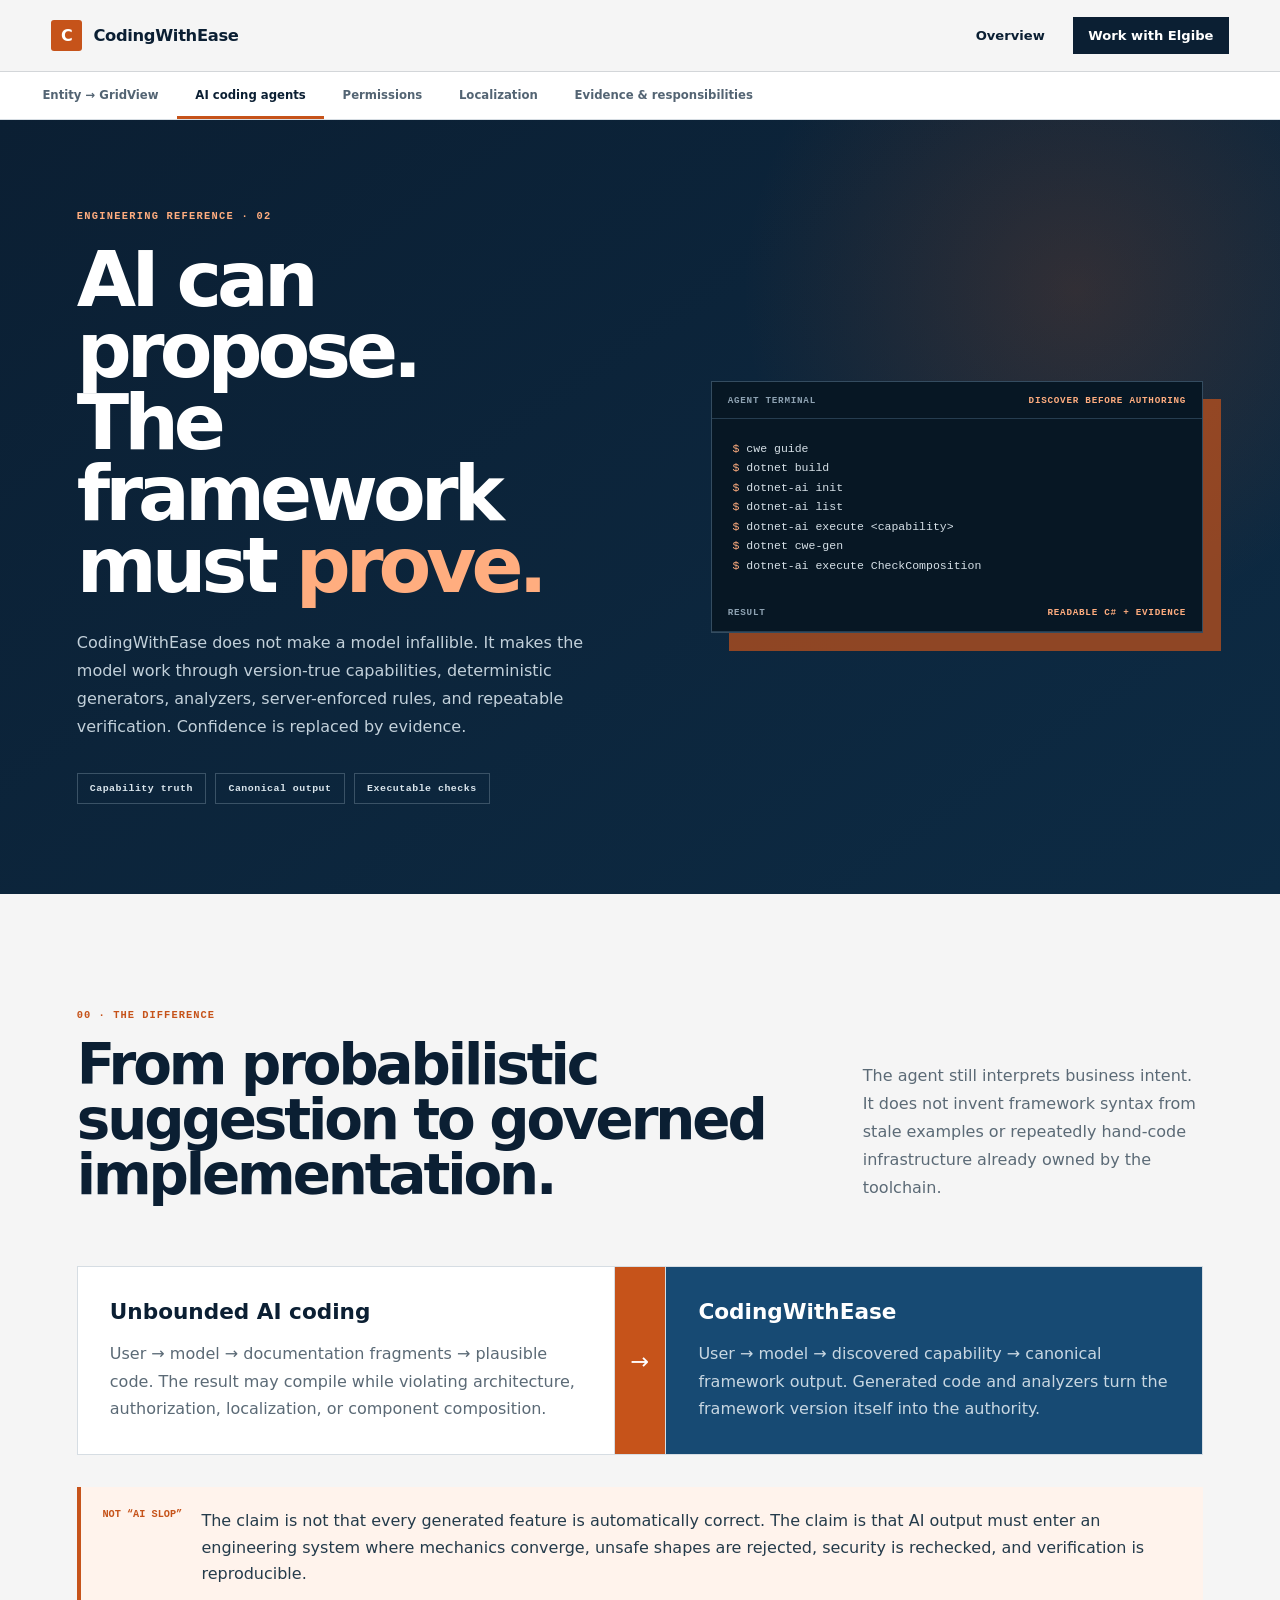
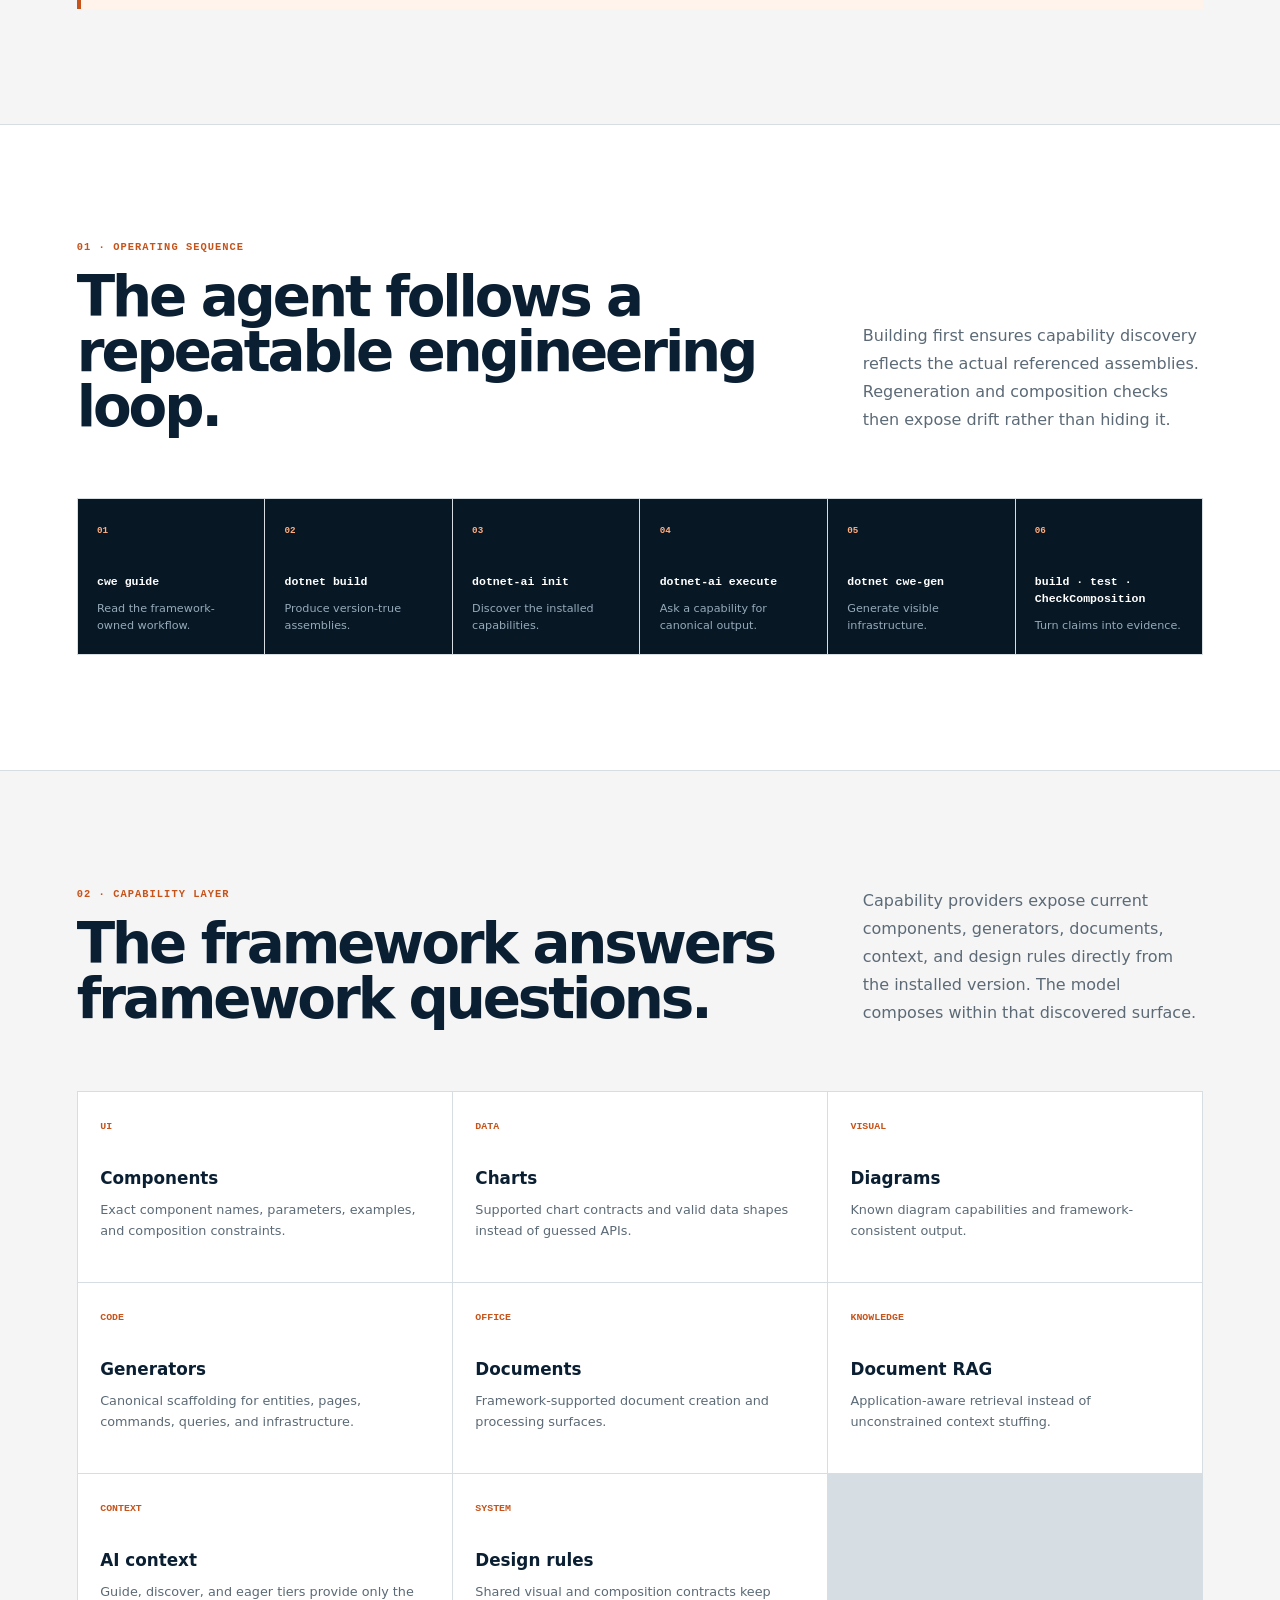
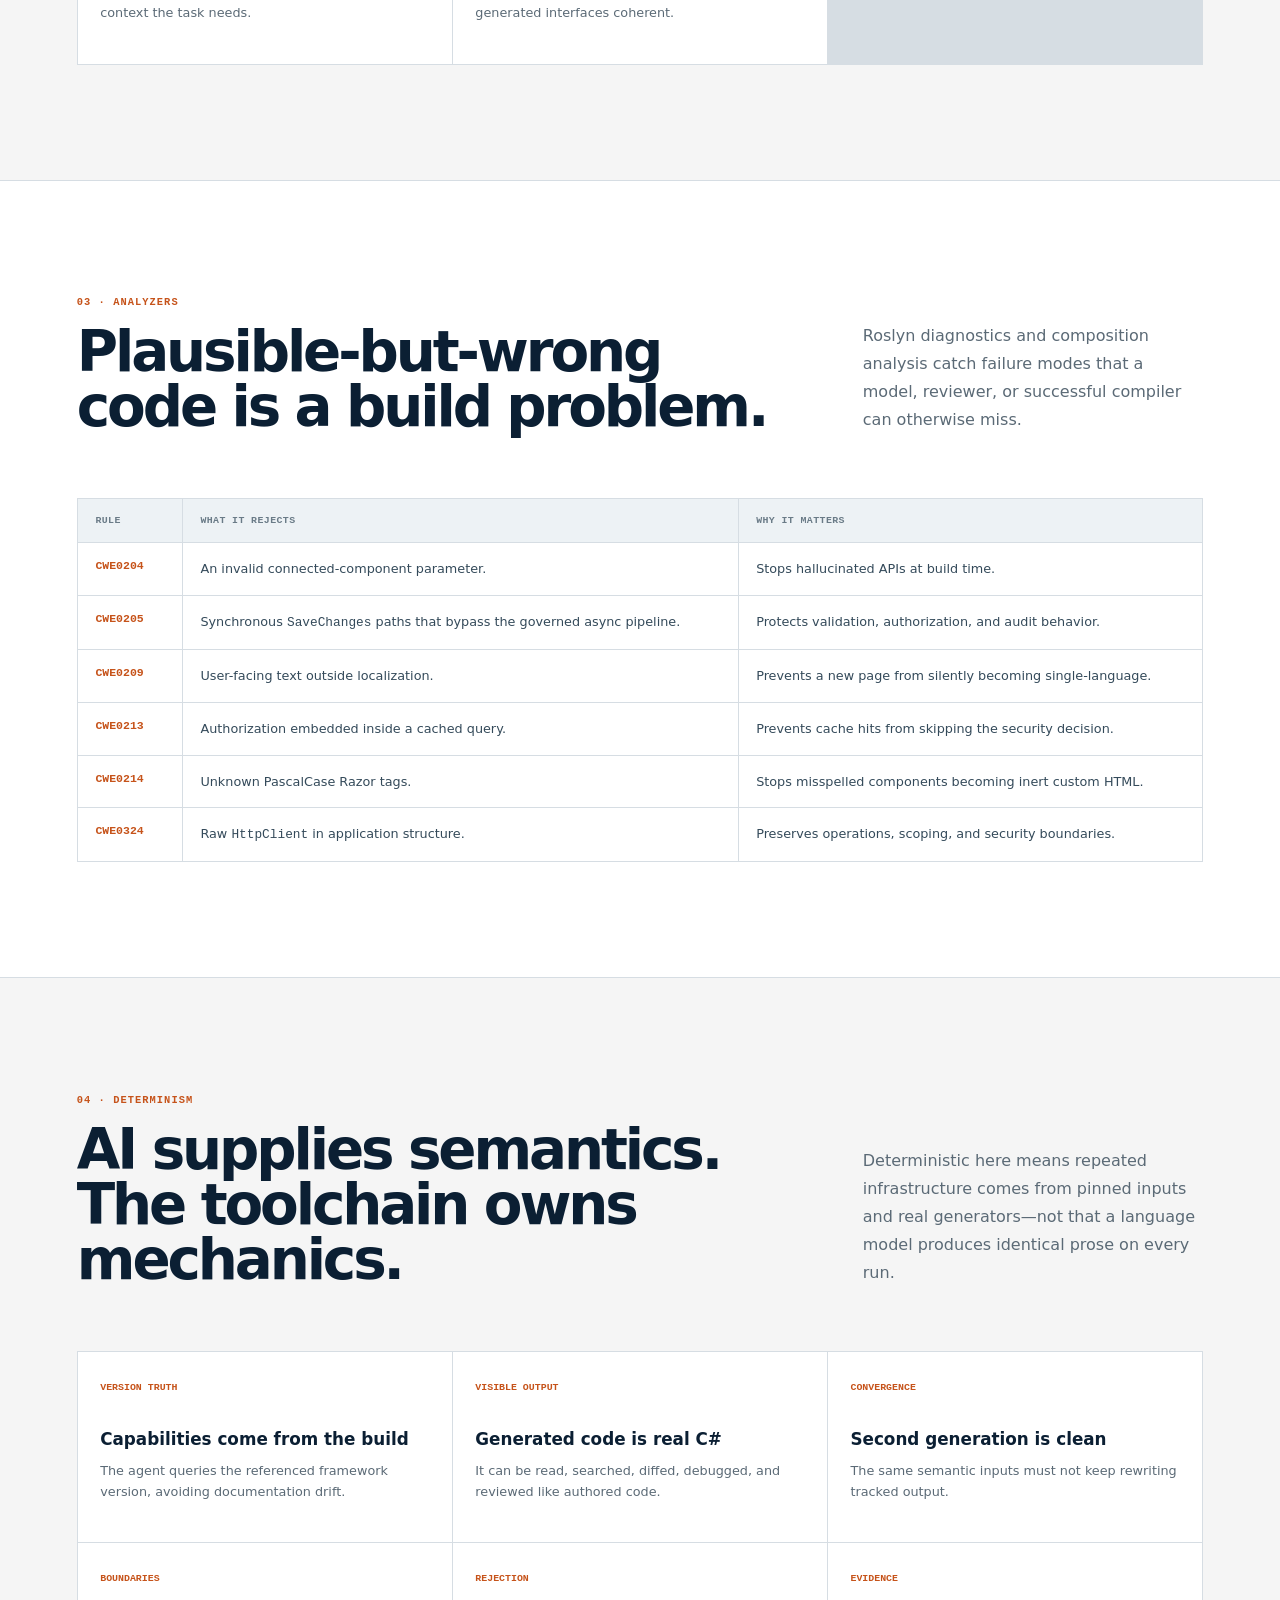
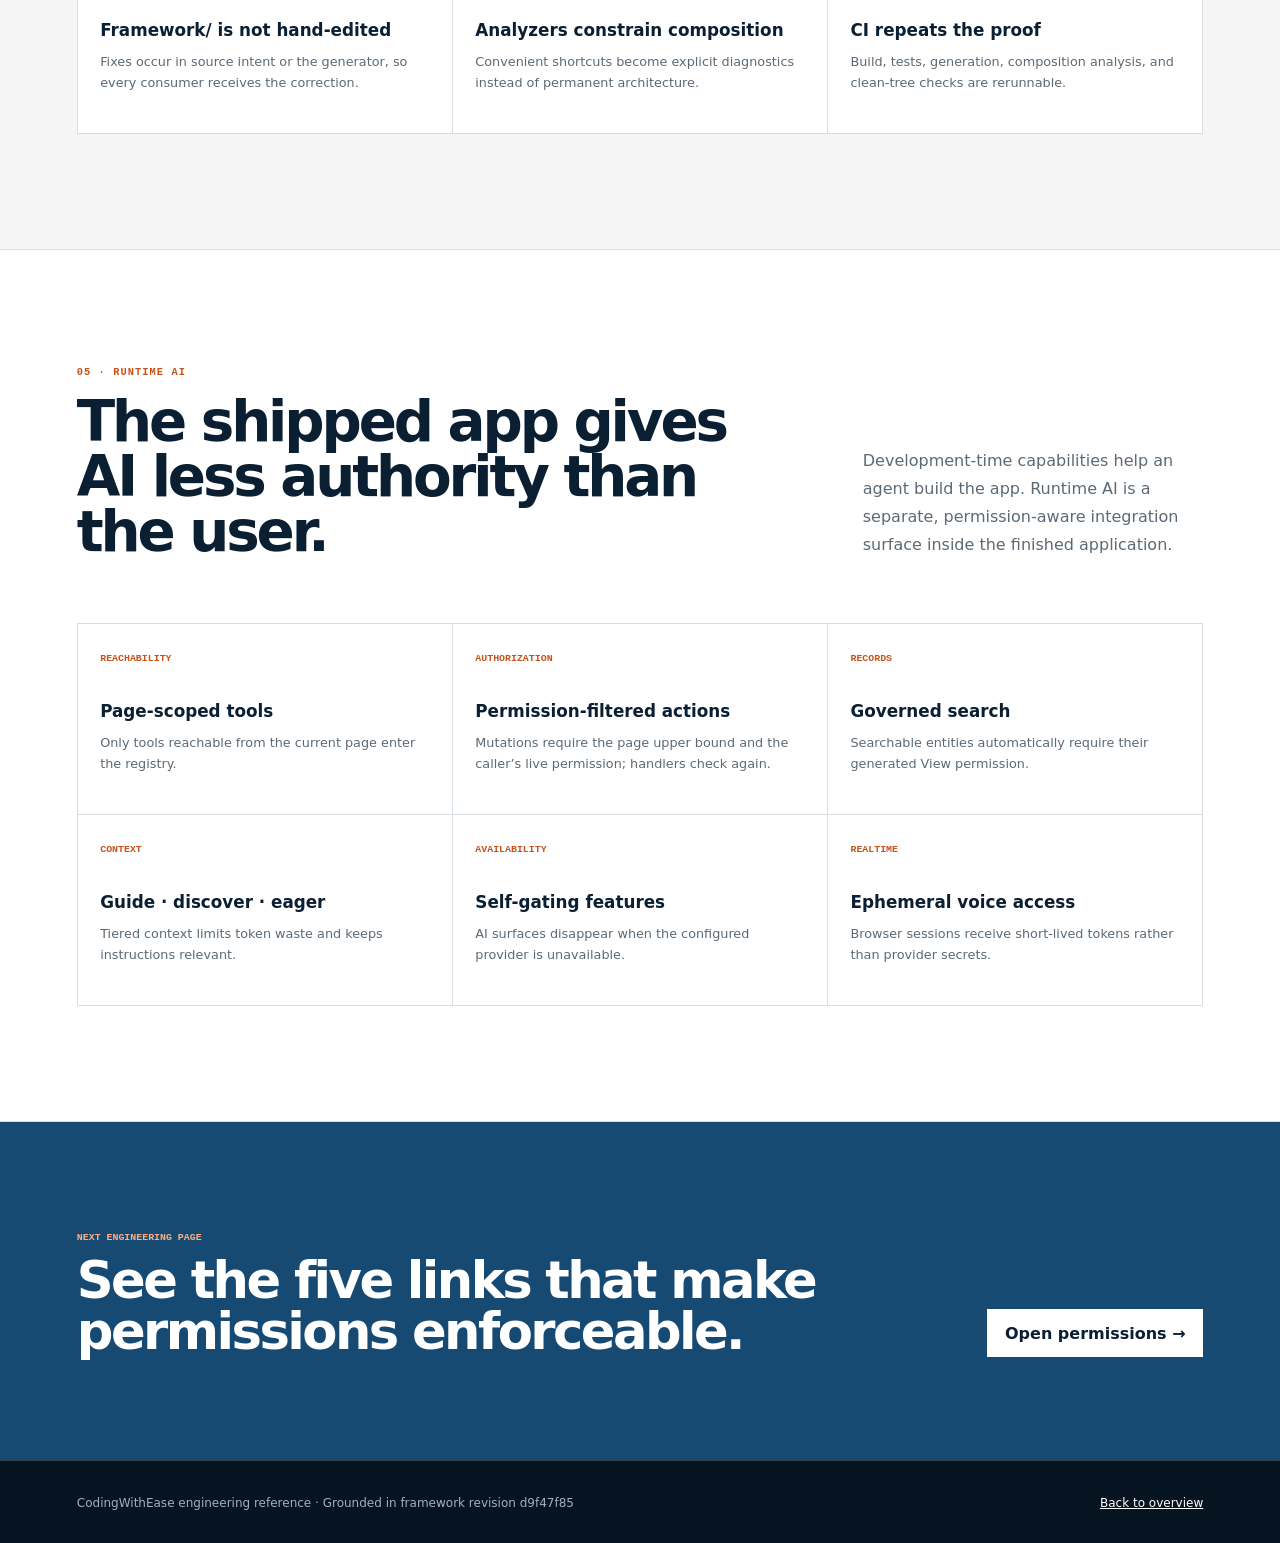
==== commit a1bed007: "Add evidence and responsibility boundaries" ====
--- a/ai-agents.html
+++ b/ai-agents.html
@@ -15,7 +15,7 @@
     <nav class="site-nav" aria-label="Primary"><a class="docs-home" href="index.html">Overview</a><a class="nav-cta" href="https://elgibesolutions.net/en/contact">Work with Elgibe</a></nav>
   </header>
   <nav class="engineering-tabs" aria-label="Engineering reference"><div class="engineering-tabs-inner">
-    <a href="engineering.html">Entity → GridView</a><a class="active" href="ai-agents.html" aria-current="page">AI coding agents</a><a href="permissions.html">Permissions</a><a href="localization.html">Localization</a>
+    <a href="engineering.html">Entity → GridView</a><a class="active" href="ai-agents.html" aria-current="page">AI coding agents</a><a href="permissions.html">Permissions</a><a href="localization.html">Localization</a><a href="evidence.html">Evidence &amp; responsibilities</a>
   </div></nav>
 
   <main>
--- a/assets/styles.css
+++ b/assets/styles.css
@@ -165,6 +165,7 @@
 .error-ladder div { display: flex; align-items: center; justify-content: space-between; gap: 1rem; font: .74rem var(--mono); }
 .error-ladder b { color: #5b6057; }
 .error-ladder .ladder-best { padding: .65rem .8rem; color: var(--ink); background: var(--signal); font-weight: 800; }
+.proof-evidence-link { margin-top: 1.5rem; }
 
 .security-intro { display: grid; grid-template-columns: .6fr 1.2fr .8fr; gap: 3rem; align-items: end; }
 .security-intro .eyebrow { align-self: start; }
@@ -603,6 +604,15 @@
 .engineering-reference-link span { color: var(--signal); font-size: 1.15rem; }
 .engineering-reference-link:hover { color: white; border-color: var(--signal); background: var(--signal); }
 .engineering-reference-link:hover span { color: white; }
+.architecture-responsibility { display: grid; grid-template-columns: auto minmax(240px,.75fr) 1fr; gap: 1rem 2rem; align-items: start; margin-top: 1rem; padding: 1.2rem; color: #d5e1e9; border-left: 4px solid var(--signal); background: #102a43; }
+.architecture-responsibility span, .security-boundary-note span { color: var(--signal-light); font: 800 .62rem var(--mono); text-transform: uppercase; }
+.architecture-responsibility strong { line-height: 1.45; }
+.architecture-responsibility p { margin: 0; color: #aebfca; font-size: .8rem; line-height: 1.65; }
+.security-boundary-note { display: grid; grid-template-columns: minmax(230px,.65fr) 1fr auto; gap: 2rem; align-items: center; width: 100%; max-width: 1500px; margin: 1px auto 0; padding: 1.4rem; color: white; background: var(--ink); }
+.security-boundary-note div { display: grid; gap: .55rem; }
+.security-boundary-note strong { line-height: 1.4; }
+.security-boundary-note p { margin: 0; color: #b9c8d2; font-size: .8rem; line-height: 1.65; }
+.security-boundary-note a { color: white; font-weight: 800; white-space: nowrap; }
 
 .audience { background: var(--surface); }
 .audience-header,
@@ -780,4 +790,7 @@
   .framework-map figcaption { grid-template-columns: 1fr 1fr; }
   .intent-items .intent-primary,
   .framework-map figcaption div:last-child { grid-column: 1 / -1; }
-}
+  .architecture-responsibility,
+  .security-boundary-note { grid-template-columns: 1fr; }
+  .security-boundary-note a { justify-self: start; }
+}
--- a/assets/engineering.css
+++ b/assets/engineering.css
@@ -134,6 +134,8 @@
 .section-number { display: block; margin-bottom: 1rem; color: var(--docs-orange); font: 800 .65rem var(--mono); letter-spacing: .1em; }
 
 .explain-grid { display: grid; grid-template-columns: minmax(260px, .62fr) minmax(0, 1.38fr); gap: clamp(2rem, 6vw, 6rem); align-items: start; }
+.spaced-grid { margin-top: 3rem; }
+.spaced-grid.compact { margin-top: 2rem; }
 .explain-copy h3 { margin: 0 0 1rem; font-size: 1.5rem; letter-spacing: -.035em; }
 .explain-copy p { color: var(--docs-muted); line-height: 1.75; }
 .explain-copy ul { display: grid; gap: .8rem; margin: 1.5rem 0 0; padding: 0; list-style: none; }
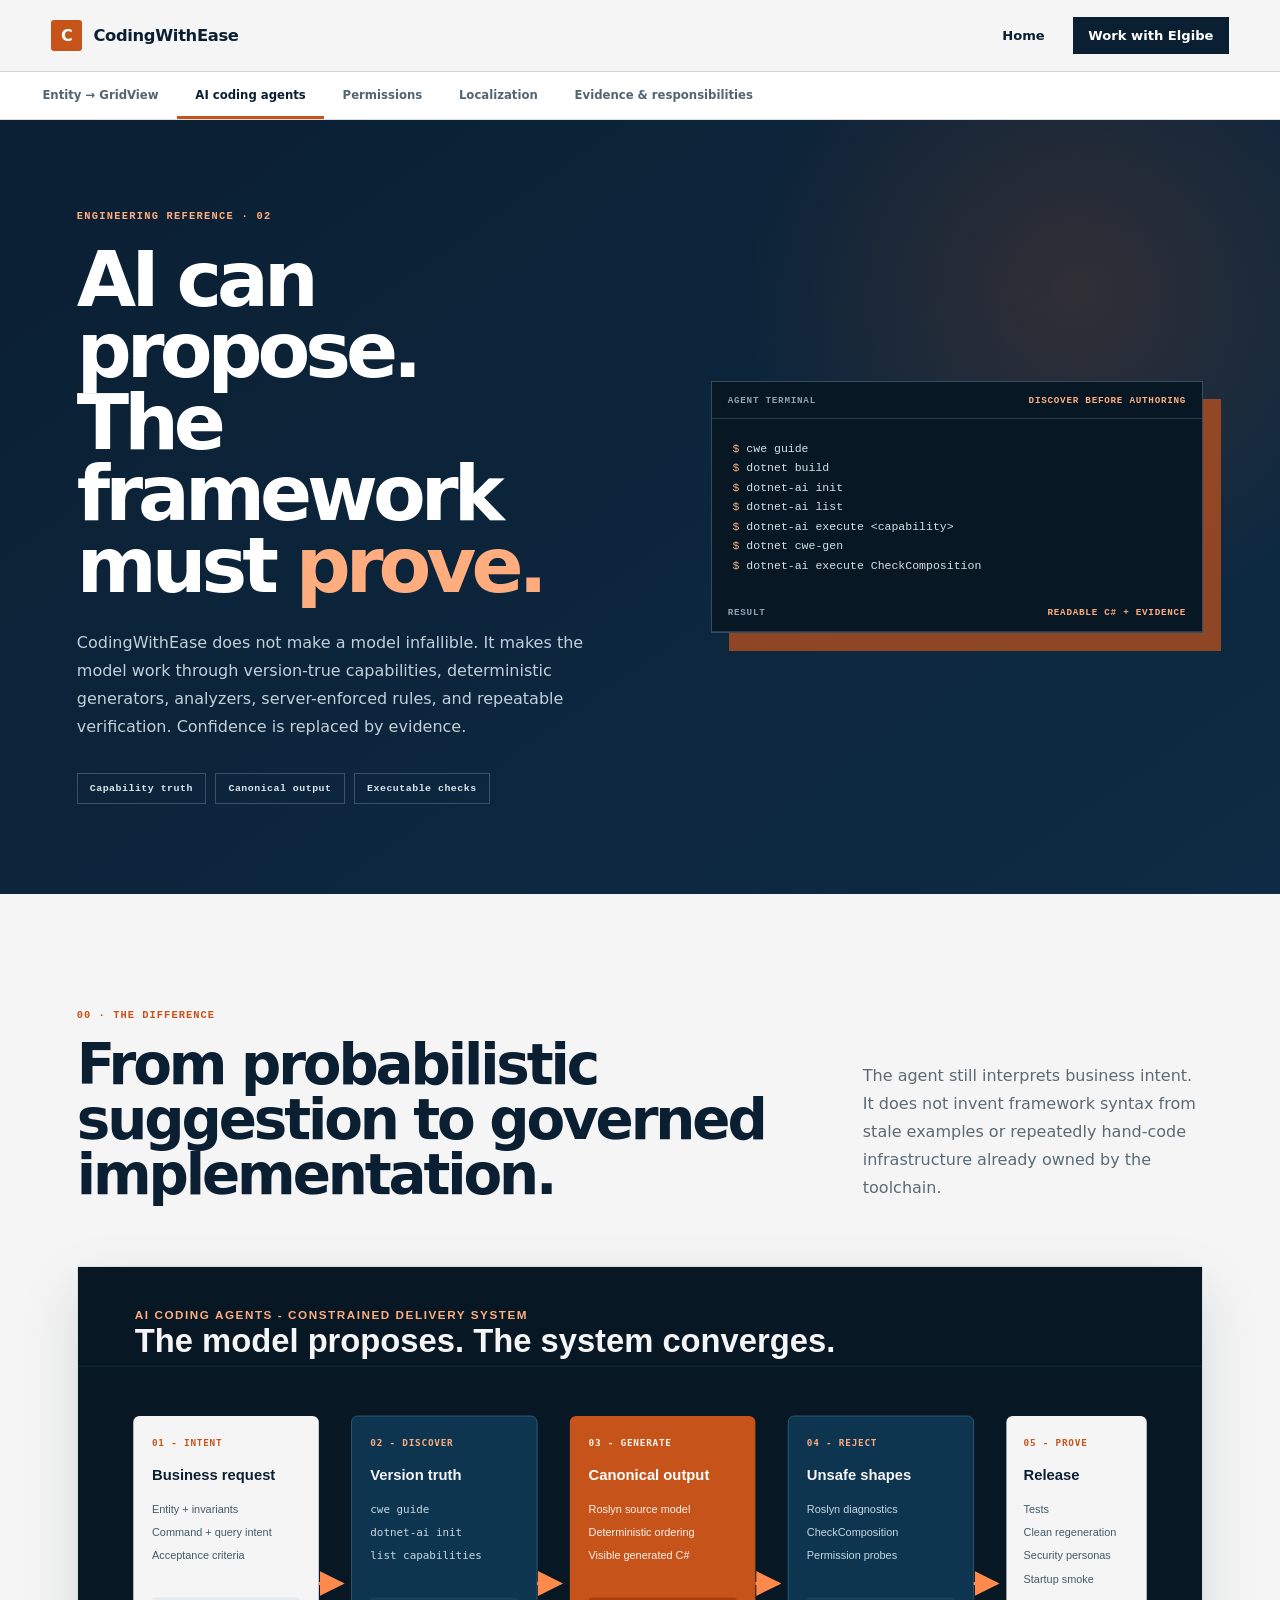
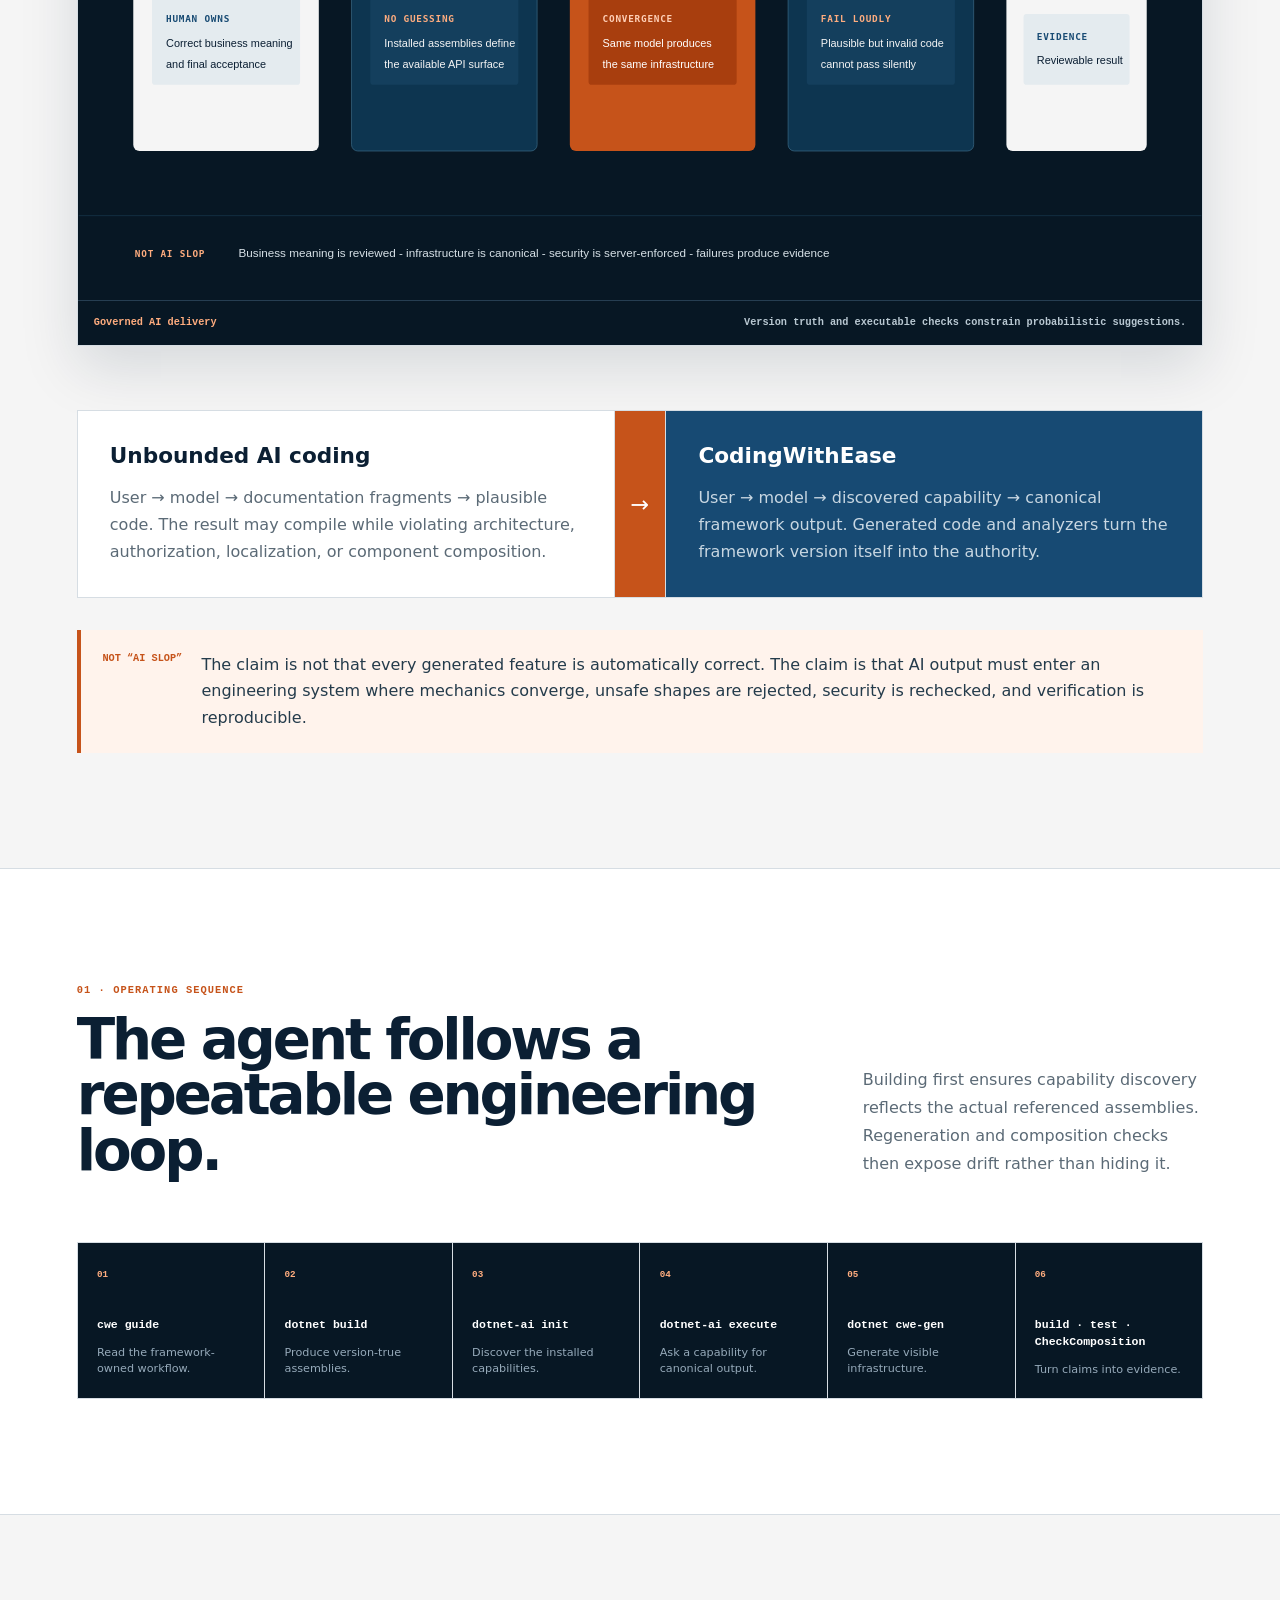
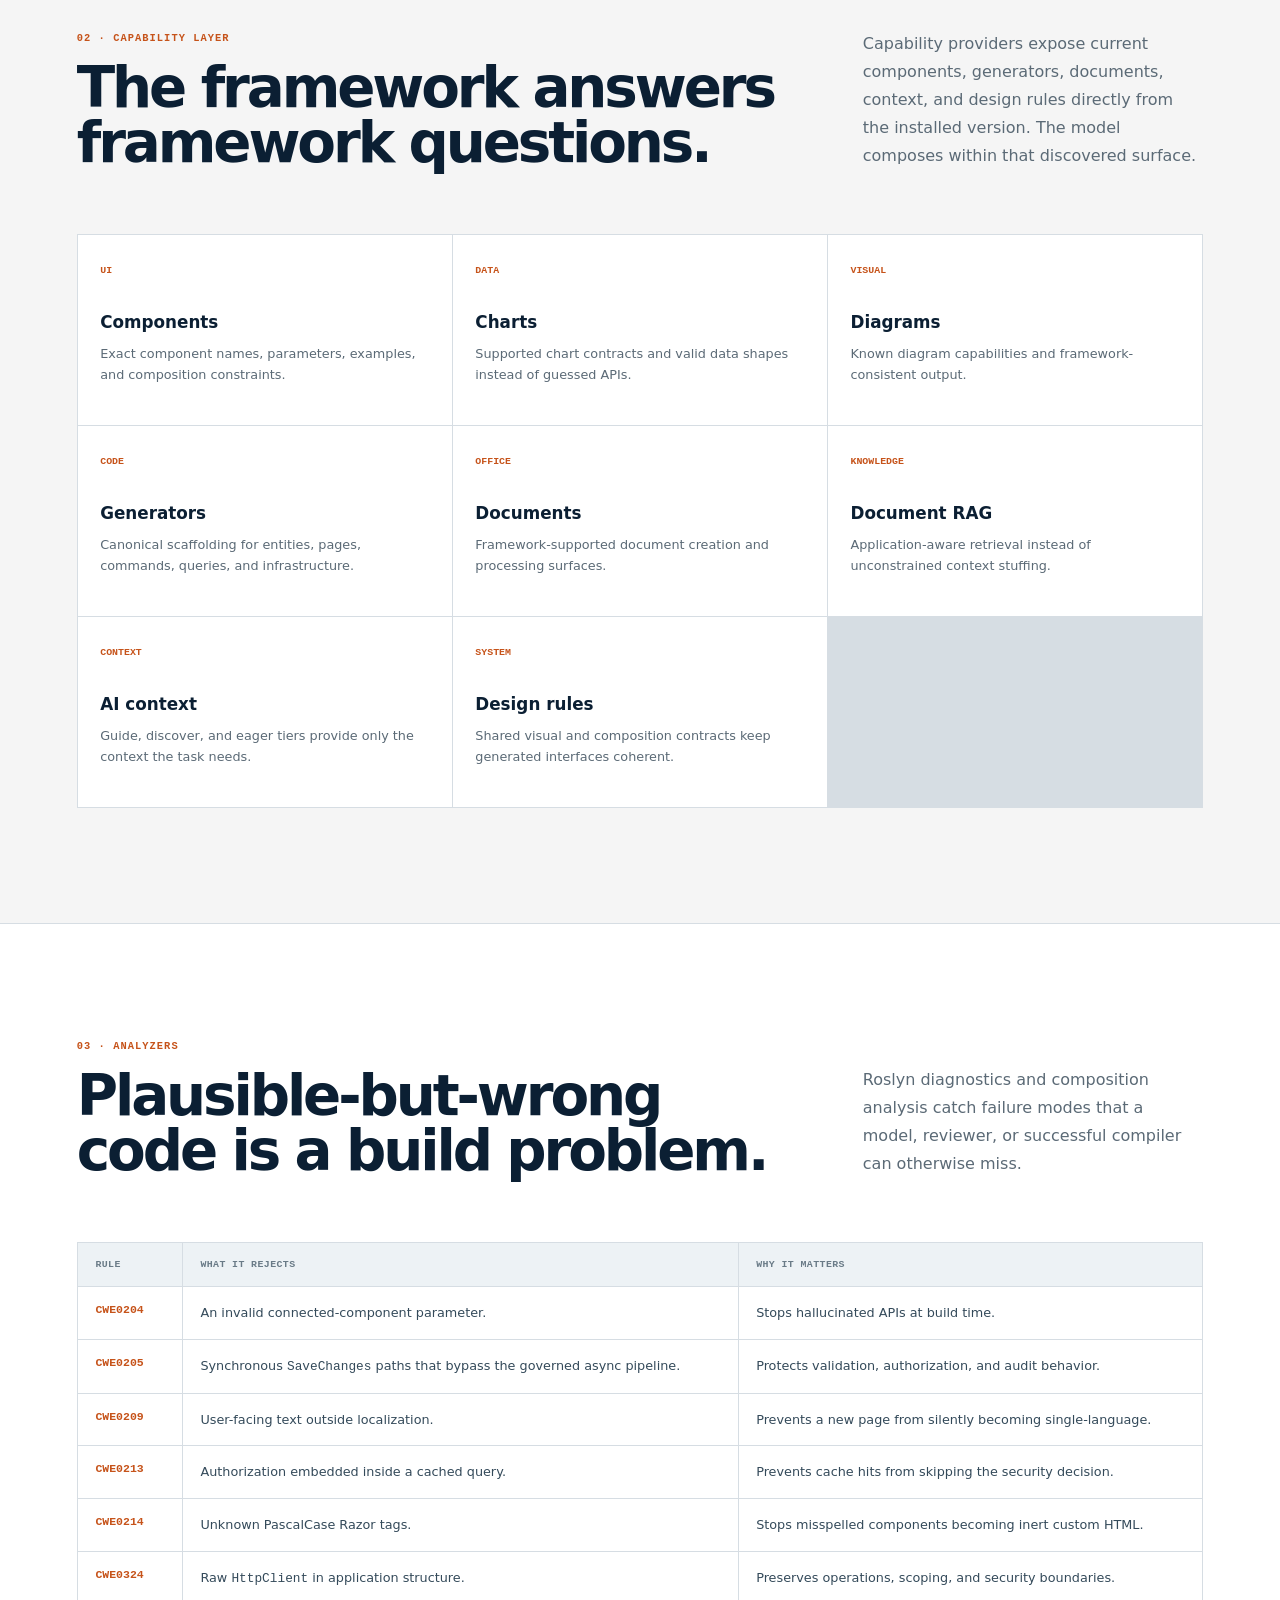
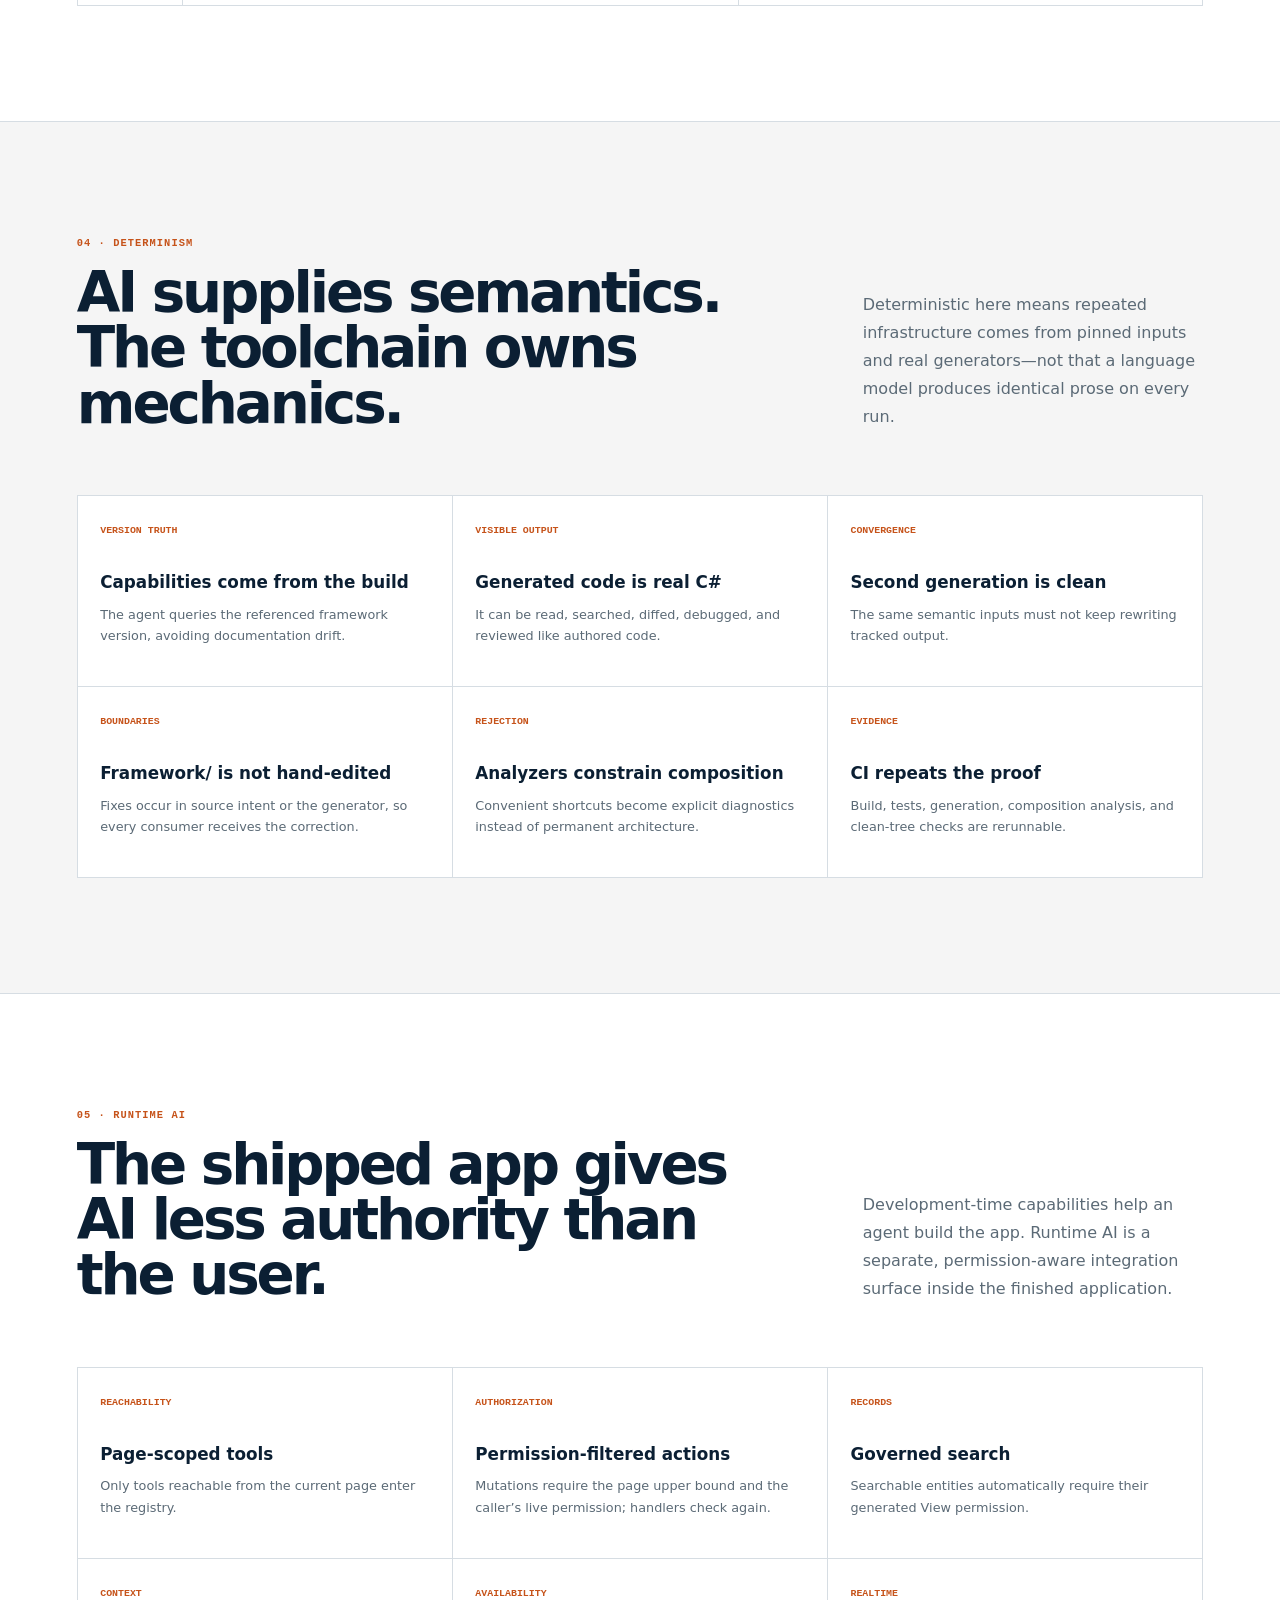
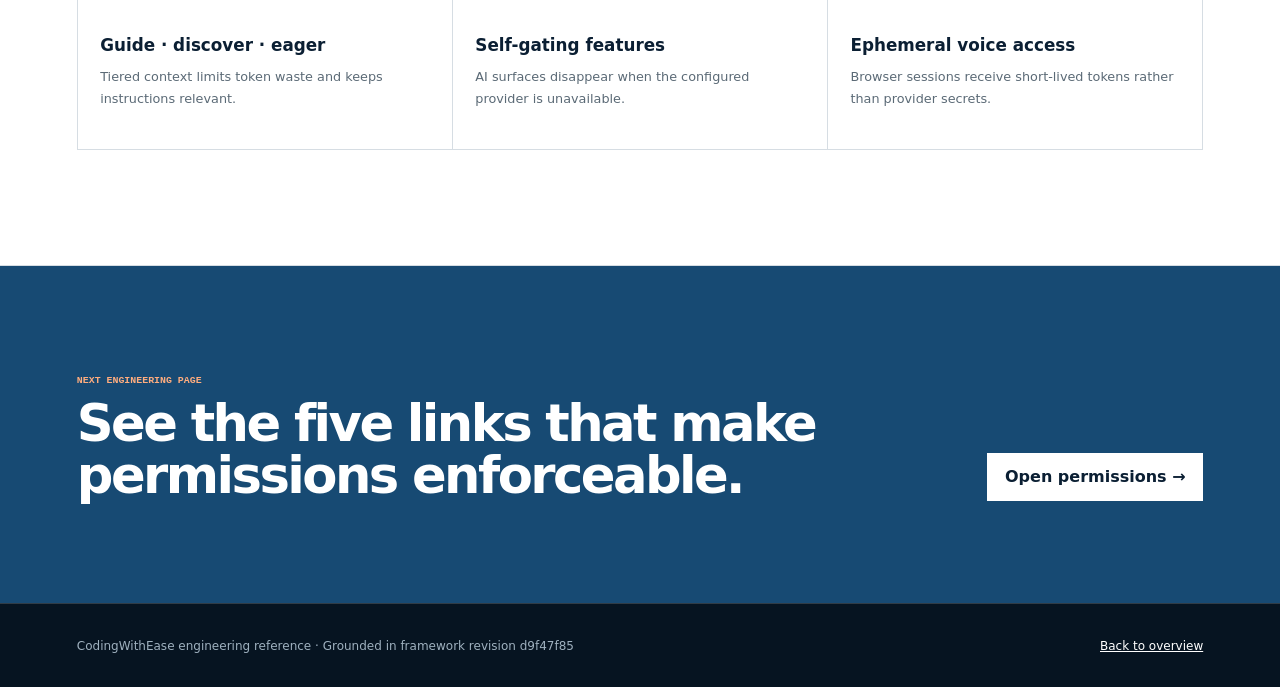
==== commit 8fbb523b: "Improve mobile navigation and add engineering diagrams" ====
--- a/ai-agents.html
+++ b/ai-agents.html
@@ -10,9 +10,10 @@
   <link rel="stylesheet" href="assets/engineering.css">
 </head>
 <body class="engineering-body">
-  <header class="site-header docs-header">
+  <header class="site-header docs-header" data-header>
     <a class="brand" href="index.html" aria-label="CodingWithEase home"><span class="brand-mark">C</span><span class="brand-name">CodingWithEase</span></a>
-    <nav class="site-nav" aria-label="Primary"><a class="docs-home" href="index.html">Overview</a><a class="nav-cta" href="https://elgibesolutions.net/en/contact">Work with Elgibe</a></nav>
+    <button class="nav-toggle" type="button" aria-expanded="false" aria-controls="site-navigation" aria-label="Open navigation" data-nav-toggle><span class="nav-toggle-lines" aria-hidden="true"></span></button>
+    <nav class="site-nav" id="site-navigation" aria-label="Primary" data-site-nav><a class="docs-home" href="index.html">Home</a><div class="mobile-nav-group"><span>Engineering reference</span><a href="engineering.html">Entity to GridView</a><a href="ai-agents.html" aria-current="page">AI coding agents</a><a href="permissions.html">Permissions</a><a href="localization.html">Localization</a><a href="evidence.html">Evidence &amp; responsibilities</a></div><a class="nav-cta" href="https://elgibesolutions.net/en/contact">Work with Elgibe</a></nav>
   </header>
   <nav class="engineering-tabs" aria-label="Engineering reference"><div class="engineering-tabs-inner">
     <a href="engineering.html">Entity → GridView</a><a class="active" href="ai-agents.html" aria-current="page">AI coding agents</a><a href="permissions.html">Permissions</a><a href="localization.html">Localization</a><a href="evidence.html">Evidence &amp; responsibilities</a>
@@ -32,6 +33,7 @@
 
     <section class="article-section"><div class="tech-shell">
       <div class="article-heading"><div><span class="section-number">00 · THE DIFFERENCE</span><h2>From probabilistic suggestion to governed implementation.</h2></div><p>The agent still interprets business intent. It does not invent framework syntax from stale examples or repeatedly hand-code infrastructure already owned by the toolchain.</p></div>
+      <figure class="engineering-diagram"><a href="assets/diagrams/ai-deterministic-delivery.svg" aria-label="Open the full-size governed AI delivery diagram"><img src="assets/diagrams/ai-deterministic-delivery.svg" width="1440" height="810" loading="lazy" alt="AI-assisted development flow from business intent through capability discovery, deterministic generation, analyzers, and release evidence."></a><figcaption><strong>Governed AI delivery</strong><span>Version truth and executable checks constrain probabilistic suggestions.</span></figcaption></figure>
       <div class="thesis-flow"><article><h3>Unbounded AI coding</h3><p>User → model → documentation fragments → plausible code. The result may compile while violating architecture, authorization, localization, or component composition.</p></article><div class="flow-arrow" aria-hidden="true">→</div><article><h3>CodingWithEase</h3><p>User → model → discovered capability → canonical framework output. Generated code and analyzers turn the framework version itself into the authority.</p></article></div>
       <div class="truth-callout"><strong>Not “AI slop”</strong><p>The claim is not that every generated feature is automatically correct. The claim is that AI output must enter an engineering system where mechanics converge, unsafe shapes are rejected, security is rechecked, and verification is reproducible.</p></div>
     </div></section>
@@ -66,5 +68,6 @@
     <section class="page-next"><div class="tech-shell"><div><span>Next engineering page</span><h2>See the five links that make permissions enforceable.</h2></div><a href="permissions.html">Open permissions →</a></div></section>
   </main>
   <footer class="engineering-footer"><div class="tech-shell"><span>CodingWithEase engineering reference · Grounded in framework revision d9f47f85</span><a href="index.html">Back to overview</a></div></footer>
+  <script src="assets/site.js" defer></script>
 </body>
 </html>
--- a/assets/styles.css
+++ b/assets/styles.css
@@ -13,6 +13,8 @@
 
 * { box-sizing: border-box; }
 html { scroll-behavior: smooth; }
+html,
+body { max-width: 100%; overflow-x: clip; }
 body {
   margin: 0;
   color: var(--ink);
@@ -89,7 +91,7 @@
 .hero-actions { display: flex; flex-wrap: wrap; gap: .8rem; margin-top: 2.2rem; }
 .button { display: inline-flex; align-items: center; justify-content: center; gap: 1rem; min-height: 50px; padding: 0 1.2rem; border: 1px solid var(--line-dark); text-decoration: none; font-size: .85rem; font-weight: 750; }
 .button-primary { color: white; background: var(--signal); border-color: var(--signal); }
-.button-primary:hover { background: #f58a46; border-color: #f58a46; }
+.button-primary:hover { color: white; background: #9f3d10; border-color: #9f3d10; }
 .button-secondary:hover { border-color: white; }
 
 .hero-console { align-self: center; width: min(100%, 560px); justify-self: end; background: #0a1b2c; border: 1px solid rgba(255,255,255,.2); box-shadow: 20px 20px 0 rgba(228, 111, 37, .9); font-family: var(--mono); }
@@ -297,6 +299,41 @@
   html { scroll-behavior: auto; }
 }
 
+.architecture-diagram {
+  margin: 0 auto clamp(3rem, 6vw, 5rem);
+  overflow: hidden;
+  border: 1px solid var(--line-light);
+  background: #071724;
+  box-shadow: 0 24px 60px rgba(11,31,51,.15);
+}
+.architecture-diagram a {
+  display: block;
+  max-width: 100%;
+  overflow-x: auto;
+  overscroll-behavior-inline: contain;
+  scrollbar-width: none;
+  -webkit-overflow-scrolling: touch;
+}
+.architecture-diagram a::-webkit-scrollbar { display: none; }
+.architecture-diagram img { display: block; width: 100%; height: auto; }
+.architecture-diagram figcaption {
+  display: flex;
+  justify-content: space-between;
+  gap: 1rem;
+  padding: .9rem 1rem;
+  color: #b9c8d2;
+  border-top: 1px solid #263e52;
+  background: #071724;
+  font: 700 .64rem/1.5 var(--mono);
+}
+.architecture-diagram figcaption strong { color: var(--signal-light); }
+
+@media (max-width: 600px) {
+  .architecture-diagram { width: 100%; max-width: 100%; margin-inline: 0; }
+  .architecture-diagram img { width: 900px; max-width: none; }
+  .architecture-diagram figcaption { flex-direction: column; }
+}
+
 /* Corporate visual system */
 :root {
   --ink: #0b1f33;
@@ -602,7 +639,7 @@
 .framework-map figcaption span { color: #aebfca; font-size: .66rem; line-height: 1.45; }
 .engineering-reference-link { display: inline-flex; align-items: center; gap: .75rem; margin-top: 1.5rem; padding: .9rem 1.1rem; color: var(--ink); border: 1px solid var(--line); background: white; font-weight: 800; text-decoration: none; }
 .engineering-reference-link span { color: var(--signal); font-size: 1.15rem; }
-.engineering-reference-link:hover { color: white; border-color: var(--signal); background: var(--signal); }
+.engineering-reference-link:hover { color: white; border-color: #9f3d10; background: #9f3d10; }
 .engineering-reference-link:hover span { color: white; }
 .architecture-responsibility { display: grid; grid-template-columns: auto minmax(240px,.75fr) 1fr; gap: 1rem 2rem; align-items: start; margin-top: 1rem; padding: 1.2rem; color: #d5e1e9; border-left: 4px solid var(--signal); background: #102a43; }
 .architecture-responsibility span, .security-boundary-note span { color: var(--signal-light); font: 800 .62rem var(--mono); text-transform: uppercase; }
@@ -728,8 +765,8 @@
 .closing-mark { color: rgba(23,74,115,.055); }
 .closing h2 em { color: var(--blue); }
 .closing > p:not(.eyebrow) { color: var(--muted); }
-.button-dark { background: var(--ink); border-color: var(--ink); }
-.button-dark:hover { background: var(--signal); border-color: var(--signal); }
+.button-dark { color: white; background: var(--ink); border-color: var(--ink); }
+.button-dark:hover { color: white; background: #9f3d10; border-color: #9f3d10; }
 footer { background: var(--ink); }
 
 @media (max-width: 1100px) {
@@ -794,3 +831,120 @@
   .security-boundary-note { grid-template-columns: 1fr; }
   .security-boundary-note a { justify-self: start; }
 }
+
+/* Responsive primary navigation */
+.nav-toggle,
+.mobile-nav-group { display: none; }
+
+.nav-toggle {
+  width: 44px;
+  height: 44px;
+  padding: 0;
+  color: var(--ink);
+  border: 1px solid rgba(11,31,51,.22);
+  background: transparent;
+  cursor: pointer;
+}
+.nav-toggle-lines,
+.nav-toggle-lines::before,
+.nav-toggle-lines::after {
+  display: block;
+  width: 20px;
+  height: 2px;
+  margin-inline: auto;
+  background: currentColor;
+  transition: transform .2s ease, opacity .2s ease;
+}
+.nav-toggle-lines { position: relative; }
+.nav-toggle-lines::before,
+.nav-toggle-lines::after { position: absolute; left: 0; content: ""; }
+.nav-toggle-lines::before { top: -6px; }
+.nav-toggle-lines::after { top: 6px; }
+.nav-toggle[aria-expanded="true"] .nav-toggle-lines { background: transparent; }
+.nav-toggle[aria-expanded="true"] .nav-toggle-lines::before { transform: translateY(6px) rotate(45deg); }
+.nav-toggle[aria-expanded="true"] .nav-toggle-lines::after { transform: translateY(-6px) rotate(-45deg); }
+
+@media (max-width: 1000px) {
+  .site-header { z-index: 200; }
+  .js .nav-toggle { display: block; margin-left: auto; }
+  .js .site-nav {
+    position: fixed;
+    inset: 68px 0 auto auto;
+    display: flex;
+    flex-direction: column;
+    align-items: stretch;
+    gap: 0;
+    width: min(420px, 100%);
+    max-height: calc(100dvh - 68px);
+    padding: 1rem 1.25rem 1.5rem;
+    overflow-y: auto;
+    visibility: hidden;
+    background: #f5f5f5;
+    border-top: 1px solid #d4dde4;
+    box-shadow: -18px 28px 48px rgba(5,22,36,.2);
+    transform: translateX(105%);
+    transition: transform .24s ease, visibility .24s;
+  }
+  .js .site-nav.is-open { visibility: visible; transform: translateX(0); }
+  .js .site-nav > a,
+  .js .site-nav .mobile-nav-group > a,
+  .js .docs-header .site-nav > a {
+    display: flex !important;
+    align-items: center;
+    min-height: 50px;
+    padding: .7rem .2rem;
+    color: var(--ink);
+    border-bottom: 1px solid #d8e0e6;
+    font-size: .92rem;
+  }
+  .js .site-nav .nav-cta {
+    justify-content: center;
+    margin-top: 1rem;
+    padding-inline: 1rem;
+    color: #ffffff !important;
+    background: #0b1f33 !important;
+    border-bottom: 0;
+  }
+  .js .site-nav .nav-cta:hover,
+  .js .site-nav .nav-cta:focus-visible {
+    color: #ffffff !important;
+    background: #9f3d10 !important;
+  }
+  .mobile-nav-group { display: grid; margin-top: .8rem; }
+  .mobile-nav-group > span {
+    padding: .8rem .2rem .35rem;
+    color: #526473;
+    font: 800 .62rem var(--mono);
+    letter-spacing: .09em;
+    text-transform: uppercase;
+  }
+  body.nav-is-open { overflow: hidden; }
+  body.nav-is-open::before {
+    position: fixed;
+    inset: 68px 0 0;
+    z-index: 150;
+    content: "";
+    background: rgba(5,22,36,.58);
+  }
+}
+
+.site-nav a:focus-visible,
+.button:focus-visible,
+.page-next a:focus-visible,
+.engineering-reference-link:focus-visible,
+.text-link:focus-visible {
+  outline: 3px solid #ffad7f;
+  outline-offset: 3px;
+}
+
+@media (max-width: 720px) {
+  .js .site-nav { inset-block-start: 64px; max-height: calc(100dvh - 64px); }
+  body.nav-is-open::before { inset-block-start: 64px; }
+}
+
+@media (prefers-reduced-motion: reduce) {
+  .site-nav,
+  .nav-toggle-lines,
+  .nav-toggle-lines::before,
+  .nav-toggle-lines::after { transition: none !important; }
+}
--- a/assets/engineering.css
+++ b/assets/engineering.css
@@ -195,7 +195,8 @@
 .page-next span { color: var(--docs-orange-light); font: 800 .62rem var(--mono); text-transform: uppercase; }
 .page-next h2 { max-width: 850px; margin: .7rem 0 0; font-size: clamp(2rem, 4vw, 4rem); line-height: 1; letter-spacing: -.05em; }
 .page-next a { display: inline-flex; align-items: center; min-height: 48px; padding: .8rem 1.1rem; color: var(--docs-ink); background: white; font-weight: 800; text-decoration: none; }
-.page-next a:hover { color: white; background: var(--docs-orange); }
+.page-next a:hover,
+.page-next a:focus-visible { color: white; background: #9f3d10; }
 
 .engineering-footer { padding: 2.2rem clamp(1.5rem, 6vw, 7rem); color: #9fb1bf; background: #061421; font-size: .75rem; }
 .engineering-footer .tech-shell { display: flex; justify-content: space-between; gap: 2rem; }
@@ -327,3 +328,61 @@
   .diagnostic-table,
   .attack-table { display: block; overflow-x: auto; }
 }
+
+.engineering-diagram {
+  margin: 0 0 clamp(2.5rem, 5vw, 4rem);
+  overflow: hidden;
+  border: 1px solid var(--docs-line);
+  background: #071724;
+  box-shadow: 0 22px 55px rgba(11,31,51,.13);
+}
+.engineering-diagram img {
+  display: block;
+  width: 100%;
+  height: auto;
+  aspect-ratio: 16 / 9;
+  object-fit: contain;
+}
+.engineering-diagram a {
+  display: block;
+  max-width: 100%;
+  overflow-x: auto;
+  overscroll-behavior-inline: contain;
+  scrollbar-width: none;
+  -webkit-overflow-scrolling: touch;
+}
+.engineering-diagram a::-webkit-scrollbar { display: none; }
+.engineering-diagram figcaption {
+  display: flex;
+  justify-content: space-between;
+  gap: 1rem;
+  padding: .9rem 1rem;
+  color: #b9c8d2;
+  border-top: 1px solid #263e52;
+  background: var(--docs-code);
+  font: 700 .64rem/1.5 var(--mono);
+}
+.engineering-diagram figcaption strong { color: var(--docs-orange-light); }
+
+@media (max-width: 1000px) {
+  .engineering-tabs { display: none; }
+  html { scroll-padding-top: 76px; }
+  .js .docs-header .site-nav > a.docs-home,
+  .js .docs-header .site-nav .mobile-nav-group > a { display: flex !important; }
+}
+
+@media (max-width: 600px) {
+  .engineering-diagram {
+    width: 100%;
+    max-width: 100%;
+    margin-inline: 0;
+  }
+  .engineering-diagram img {
+    width: 900px;
+    max-width: none;
+    min-height: 0;
+    aspect-ratio: auto;
+    object-fit: initial;
+  }
+  .engineering-diagram figcaption { flex-direction: column; }
+}
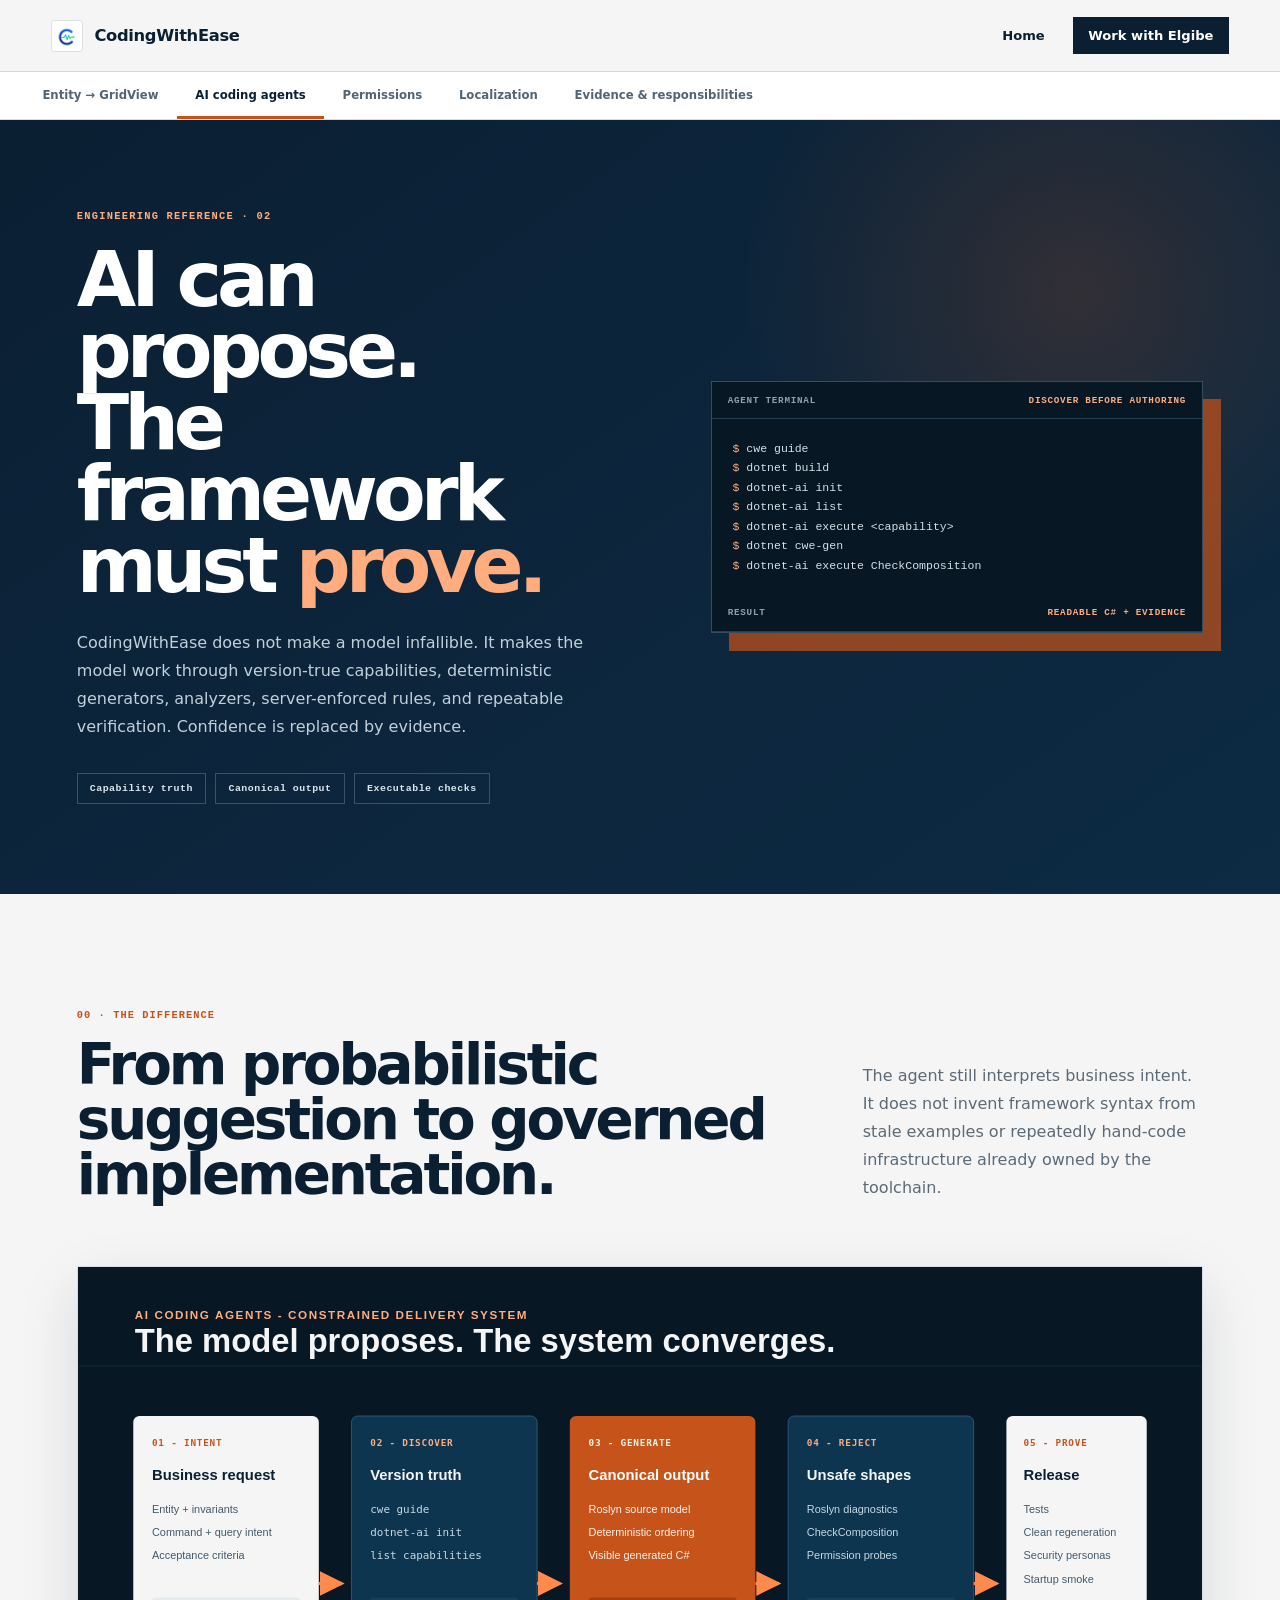
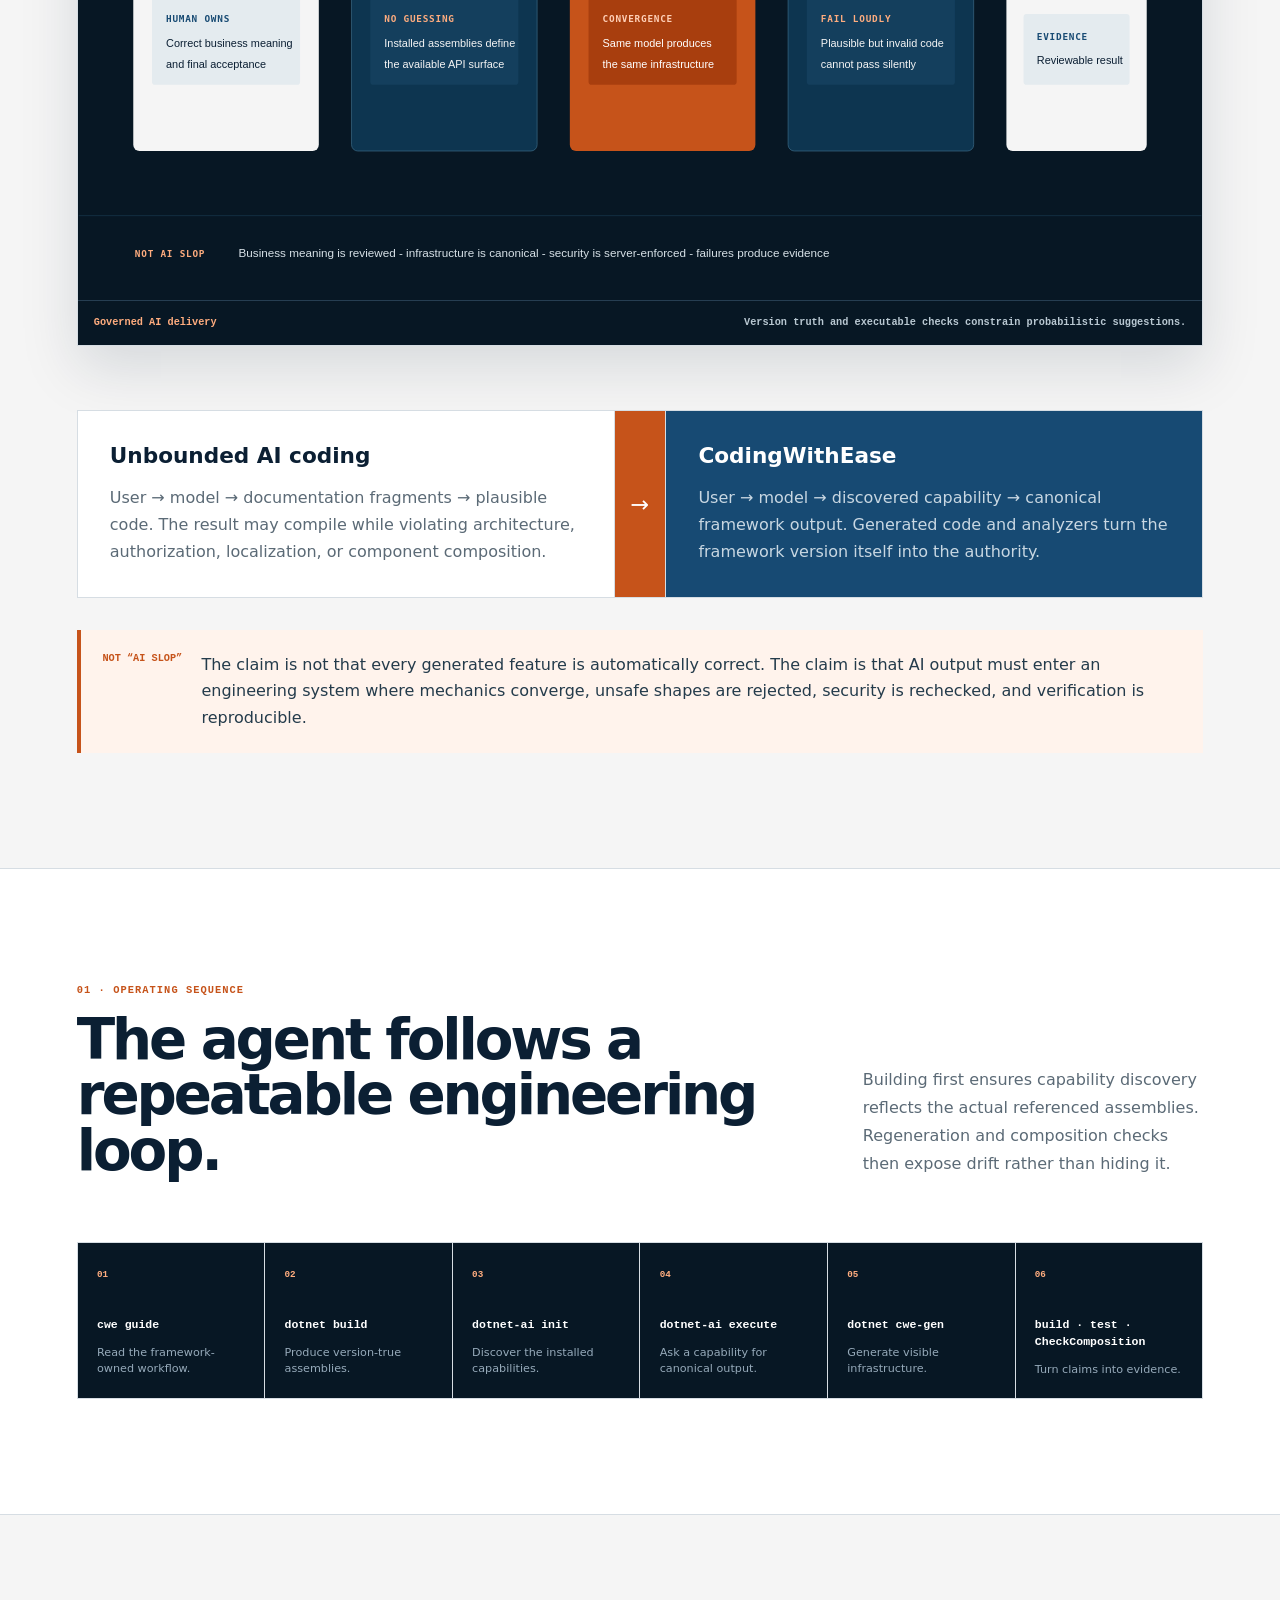
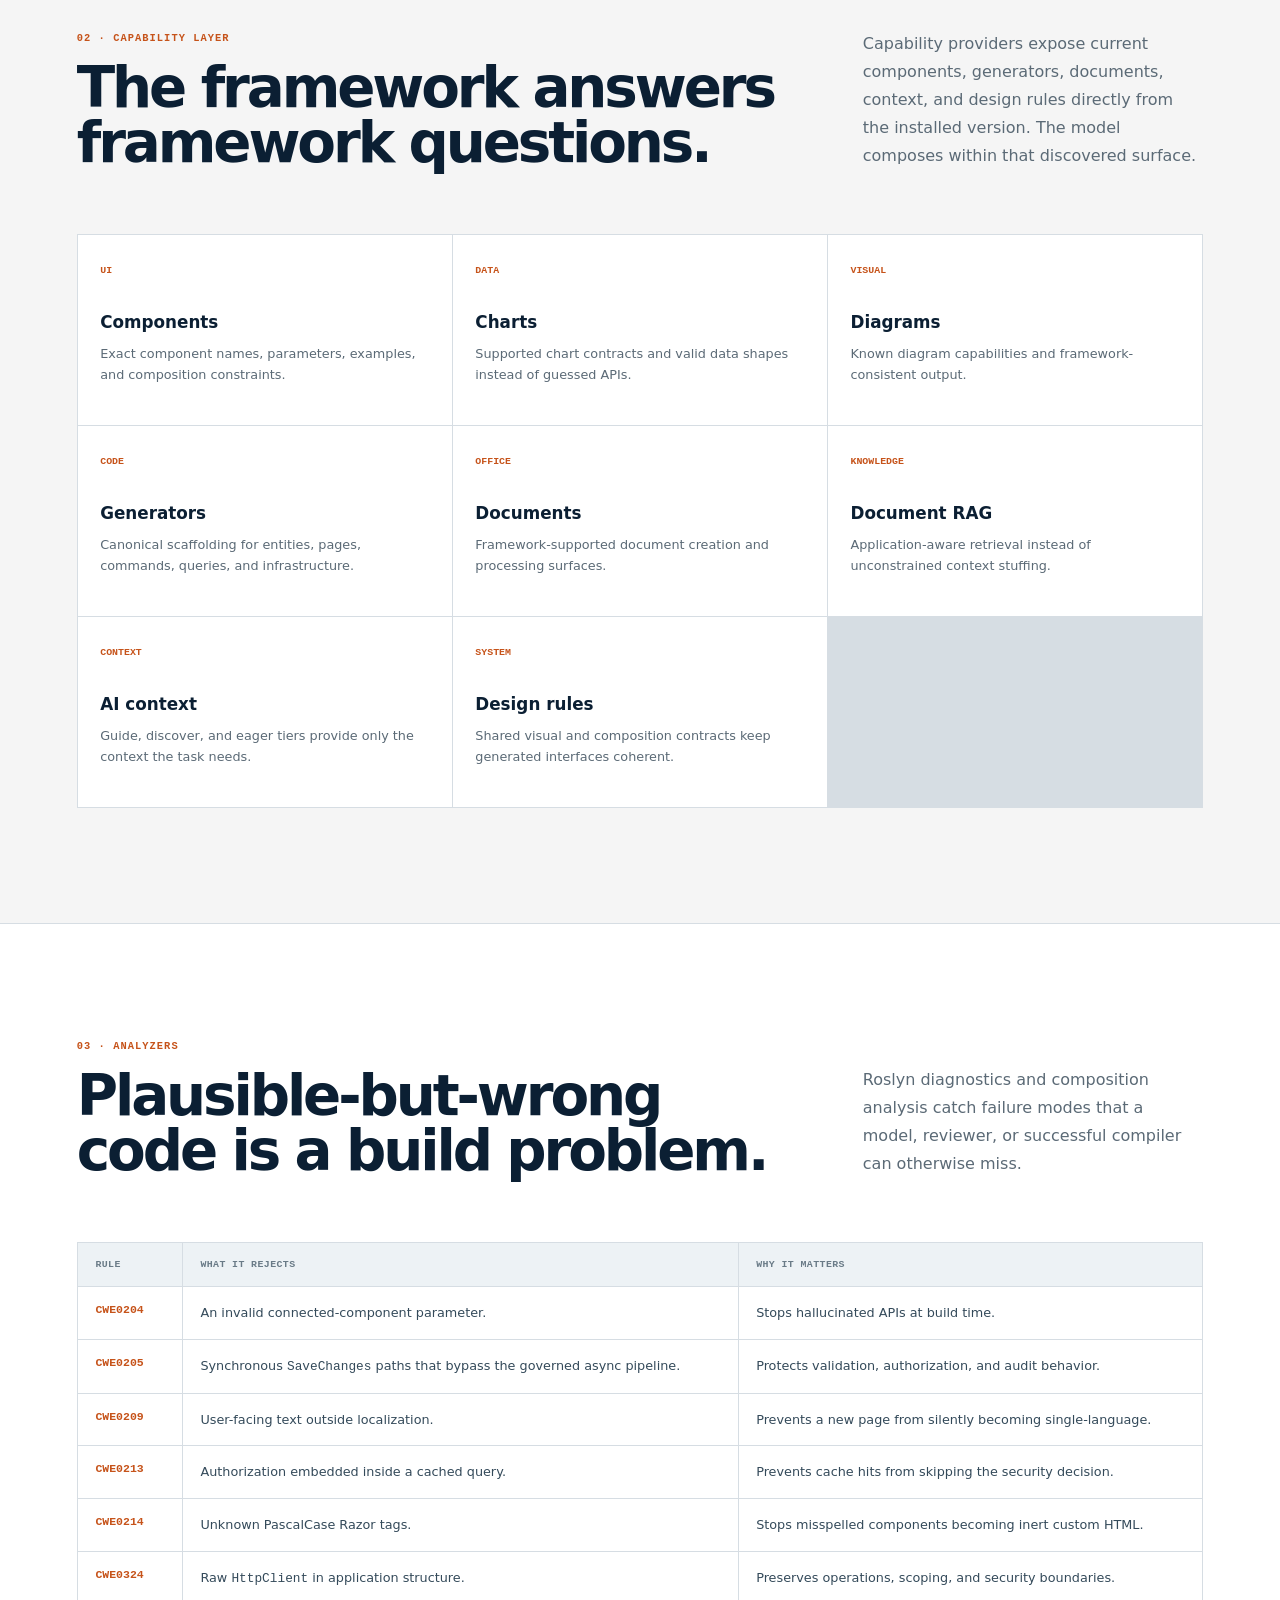
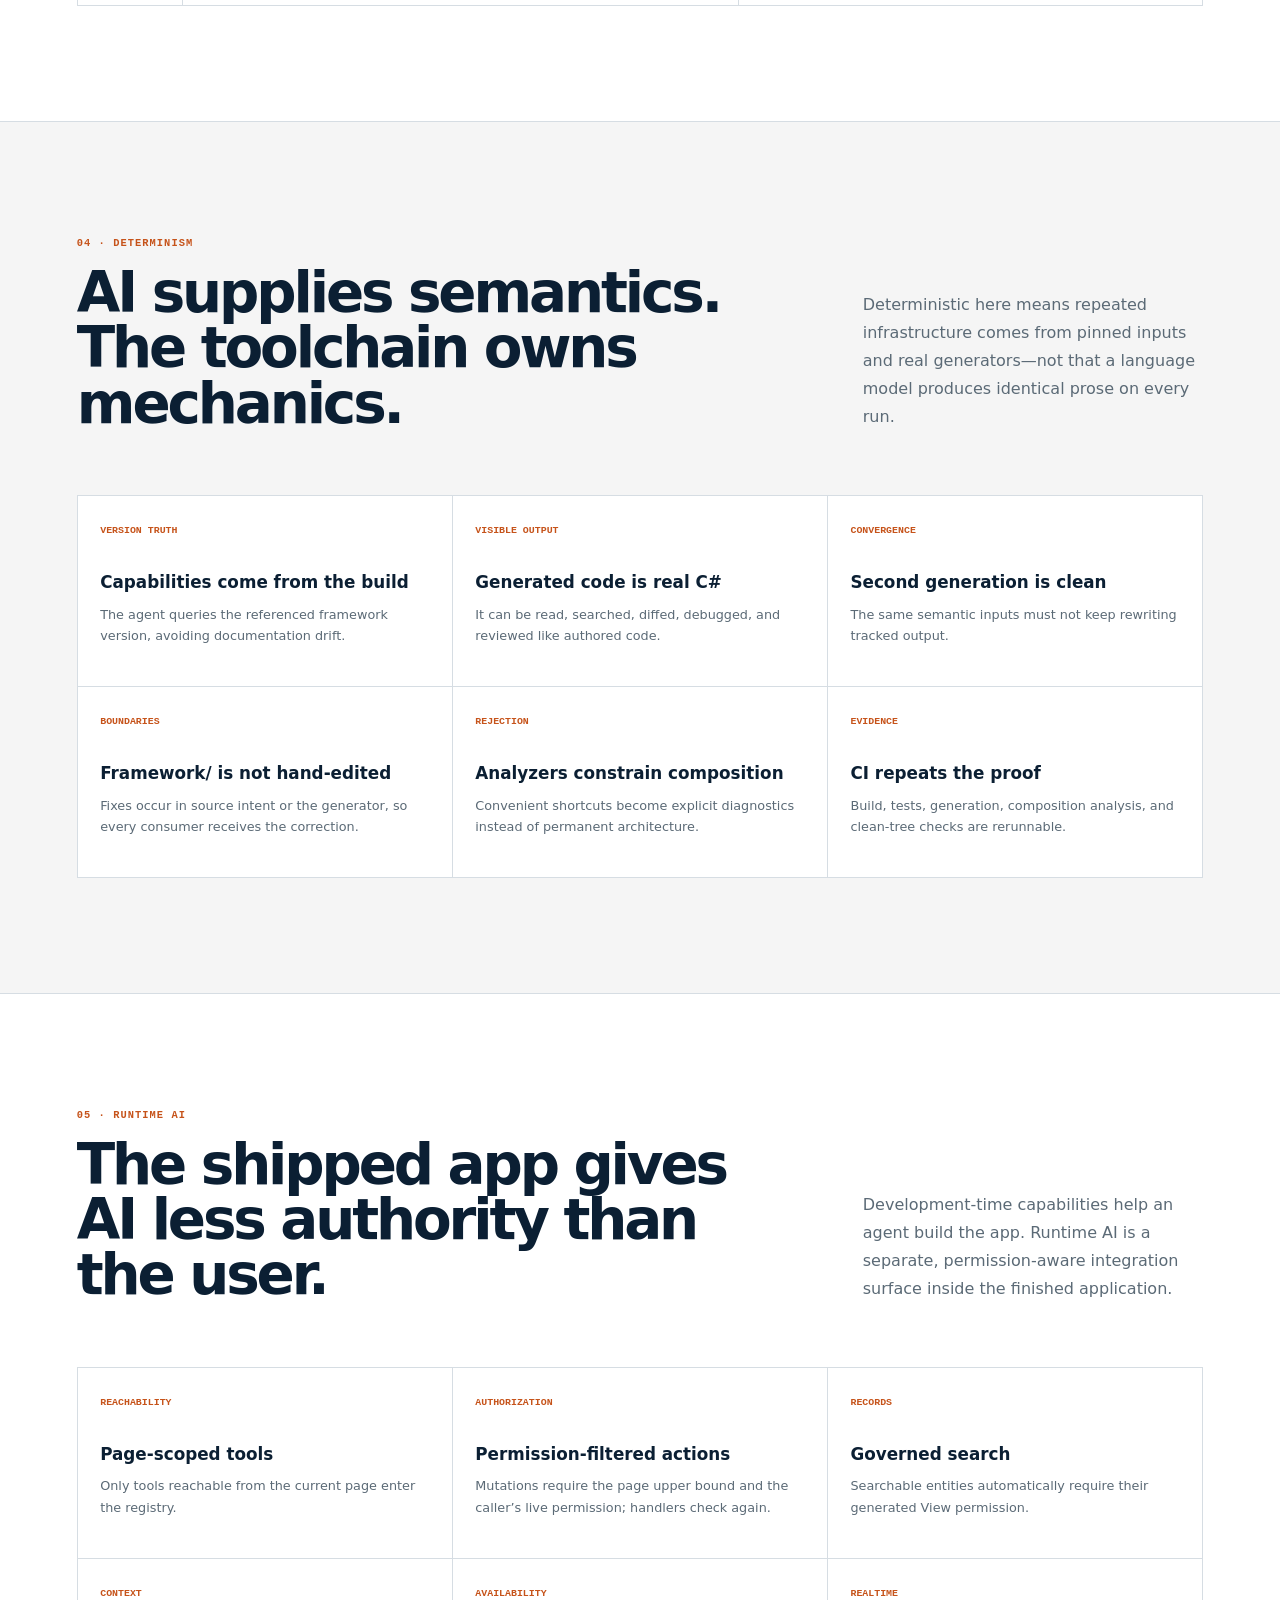
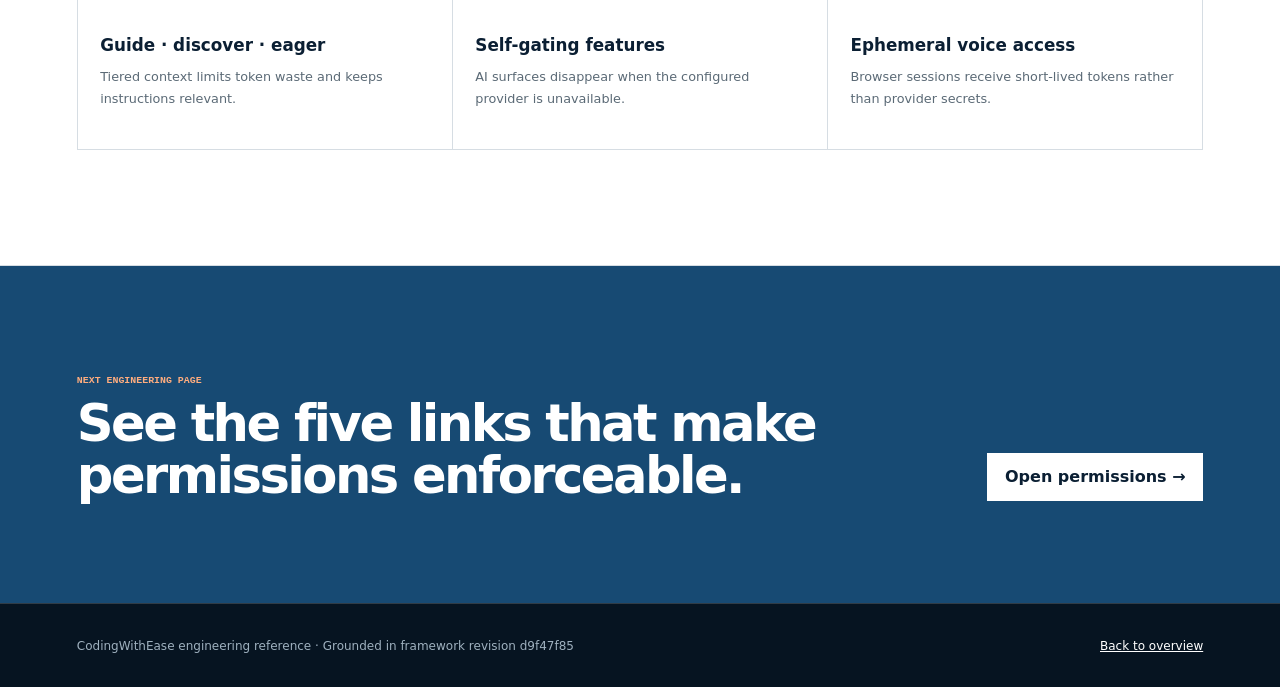
==== commit d5207804: "Add brand assets and machine-readable site metadata" ====
--- a/ai-agents.html
+++ b/ai-agents.html
@@ -5,13 +5,64 @@
   <meta name="viewport" content="width=device-width, initial-scale=1">
   <title>AI Coding Agents | CodingWithEase Engineering</title>
   <meta name="description" content="How CodingWithEase turns AI-assisted development into capability-driven, generated, analyzed, and verifiable engineering.">
-  <link rel="icon" href="assets/favicon.png">
+  <meta name="robots" content="index, follow, max-image-preview:large, max-snippet:-1, max-video-preview:-1">
+  <meta name="googlebot" content="index, follow, max-image-preview:large, max-snippet:-1, max-video-preview:-1">
+  <meta name="bingbot" content="index, follow, max-image-preview:large, max-snippet:-1, max-video-preview:-1">
+  <meta name="author" content="Lucian Bumb, Elgibe Solutions">
+  <meta name="creator" content="Lucian Bumb">
+  <meta name="publisher" content="Elgibe Solutions">
+  <meta name="application-name" content="CodingWithEase">
+  <meta name="theme-color" content="#0b1f33">
+  <meta name="color-scheme" content="light">
+  <meta name="referrer" content="strict-origin-when-cross-origin">
+  <link rel="canonical" href="https://coding-with-ease.net/ai-agents.html">
+  <link rel="alternate" hreflang="en" href="https://coding-with-ease.net/ai-agents.html">
+  <link rel="alternate" hreflang="x-default" href="https://coding-with-ease.net/ai-agents.html">
+  <link rel="alternate" type="text/plain" href="https://coding-with-ease.net/llms.txt" title="CodingWithEase AI-readable summary">
+  <link rel="author" href="/humans.txt">
+  <link rel="manifest" href="/site.webmanifest">
+  <link rel="icon" href="/assets/brand/favicon.ico" sizes="any">
+  <link rel="icon" type="image/png" sizes="32x32" href="/assets/brand/cwe-logo-32.png">
+  <link rel="apple-touch-icon" sizes="180x180" href="/assets/brand/cwe-logo-180.png">
+  <meta property="og:type" content="article">
+  <meta property="og:url" content="https://coding-with-ease.net/ai-agents.html">
+  <meta property="og:title" content="AI Coding Agents | CodingWithEase Engineering">
+  <meta property="og:description" content="How version-true capabilities, deterministic generators, analyzers, and verification constrain AI-assisted application development.">
+  <meta property="og:site_name" content="CodingWithEase">
+  <meta property="og:locale" content="en_US">
+  <meta property="og:image" content="https://coding-with-ease.net/assets/brand/coding-with-ease-social-1200x630.png">
+  <meta property="og:image:secure_url" content="https://coding-with-ease.net/assets/brand/coding-with-ease-social-1200x630.png">
+  <meta property="og:image:type" content="image/png">
+  <meta property="og:image:width" content="1200">
+  <meta property="og:image:height" content="630">
+  <meta property="og:image:alt" content="CodingWithEase — Business software, engineered.">
+  <meta name="twitter:card" content="summary_large_image">
+  <meta name="twitter:title" content="AI Coding Agents | CodingWithEase Engineering">
+  <meta name="twitter:description" content="Capability-guided AI, deterministic generation, analyzers, protected infrastructure, and executable evidence.">
+  <meta name="twitter:image" content="https://coding-with-ease.net/assets/brand/coding-with-ease-social-1200x630.png">
+  <meta name="twitter:image:alt" content="CodingWithEase — Business software, engineered.">
+  <script type="application/ld+json">
+  {
+    "@context": "https://schema.org",
+    "@type": "TechArticle",
+    "headline": "AI can propose. The framework must prove.",
+    "description": "How CodingWithEase turns AI-assisted development into capability-driven, generated, analyzed, and verifiable engineering.",
+    "url": "https://coding-with-ease.net/ai-agents.html",
+    "mainEntityOfPage": "https://coding-with-ease.net/ai-agents.html",
+    "image": "https://coding-with-ease.net/assets/brand/coding-with-ease-social-1200x630.png",
+    "dateModified": "2026-08-26",
+    "inLanguage": "en",
+    "author": { "@type": "Person", "name": "Lucian Bumb" },
+    "publisher": { "@type": "Organization", "name": "Elgibe Solutions", "url": "https://elgibesolutions.net/en" },
+    "isPartOf": { "@type": "WebSite", "name": "CodingWithEase", "url": "https://coding-with-ease.net/" }
+  }
+  </script>
   <link rel="stylesheet" href="assets/styles.css">
   <link rel="stylesheet" href="assets/engineering.css">
 </head>
 <body class="engineering-body">
   <header class="site-header docs-header" data-header>
-    <a class="brand" href="index.html" aria-label="CodingWithEase home"><span class="brand-mark">C</span><span class="brand-name">CodingWithEase</span></a>
+    <a class="brand" href="index.html" aria-label="CodingWithEase home"><img class="brand-logo" src="assets/brand/cwe-logo-64.png" width="32" height="32" alt=""><span class="brand-name">CodingWithEase</span></a>
     <button class="nav-toggle" type="button" aria-expanded="false" aria-controls="site-navigation" aria-label="Open navigation" data-nav-toggle><span class="nav-toggle-lines" aria-hidden="true"></span></button>
     <nav class="site-nav" id="site-navigation" aria-label="Primary" data-site-nav><a class="docs-home" href="index.html">Home</a><div class="mobile-nav-group"><span>Engineering reference</span><a href="engineering.html">Entity to GridView</a><a href="ai-agents.html" aria-current="page">AI coding agents</a><a href="permissions.html">Permissions</a><a href="localization.html">Localization</a><a href="evidence.html">Evidence &amp; responsibilities</a></div><a class="nav-cta" href="https://elgibesolutions.net/en/contact">Work with Elgibe</a></nav>
   </header>
--- a/assets/styles.css
+++ b/assets/styles.css
@@ -50,6 +50,7 @@
 }
 .site-header.is-scrolled { height: 68px; box-shadow: 0 10px 28px rgba(11,31,51,.08); }
 .brand { display: inline-flex; align-items: center; gap: .7rem; text-decoration: none; font-weight: 750; letter-spacing: -.02em; }
+.brand-logo { display: block; width: 32px; height: 32px; object-fit: contain; background: #fff; border: 1px solid rgba(11, 31, 51, .14); border-radius: 4px; }
 .brand-mark { display: grid; place-items: center; width: 31px; height: 31px; color: white; background: var(--signal); font-weight: 900; }
 .brand-name { font-size: 1.02rem; }
 .site-nav { display: flex; align-items: center; gap: clamp(1rem, 2.2vw, 2.2rem); font-size: .82rem; font-weight: 650; }
@@ -314,6 +315,7 @@
   scrollbar-width: none;
   -webkit-overflow-scrolling: touch;
 }
+.architecture-diagram picture { display: block; }
 .architecture-diagram a::-webkit-scrollbar { display: none; }
 .architecture-diagram img { display: block; width: 100%; height: auto; }
 .architecture-diagram figcaption {
@@ -330,7 +332,8 @@
 
 @media (max-width: 600px) {
   .architecture-diagram { width: 100%; max-width: 100%; margin-inline: 0; }
-  .architecture-diagram img { width: 900px; max-width: none; }
+  .architecture-diagram a { overflow-x: hidden; }
+  .architecture-diagram img { width: 100%; max-width: 100%; }
   .architecture-diagram figcaption { flex-direction: column; }
 }
 
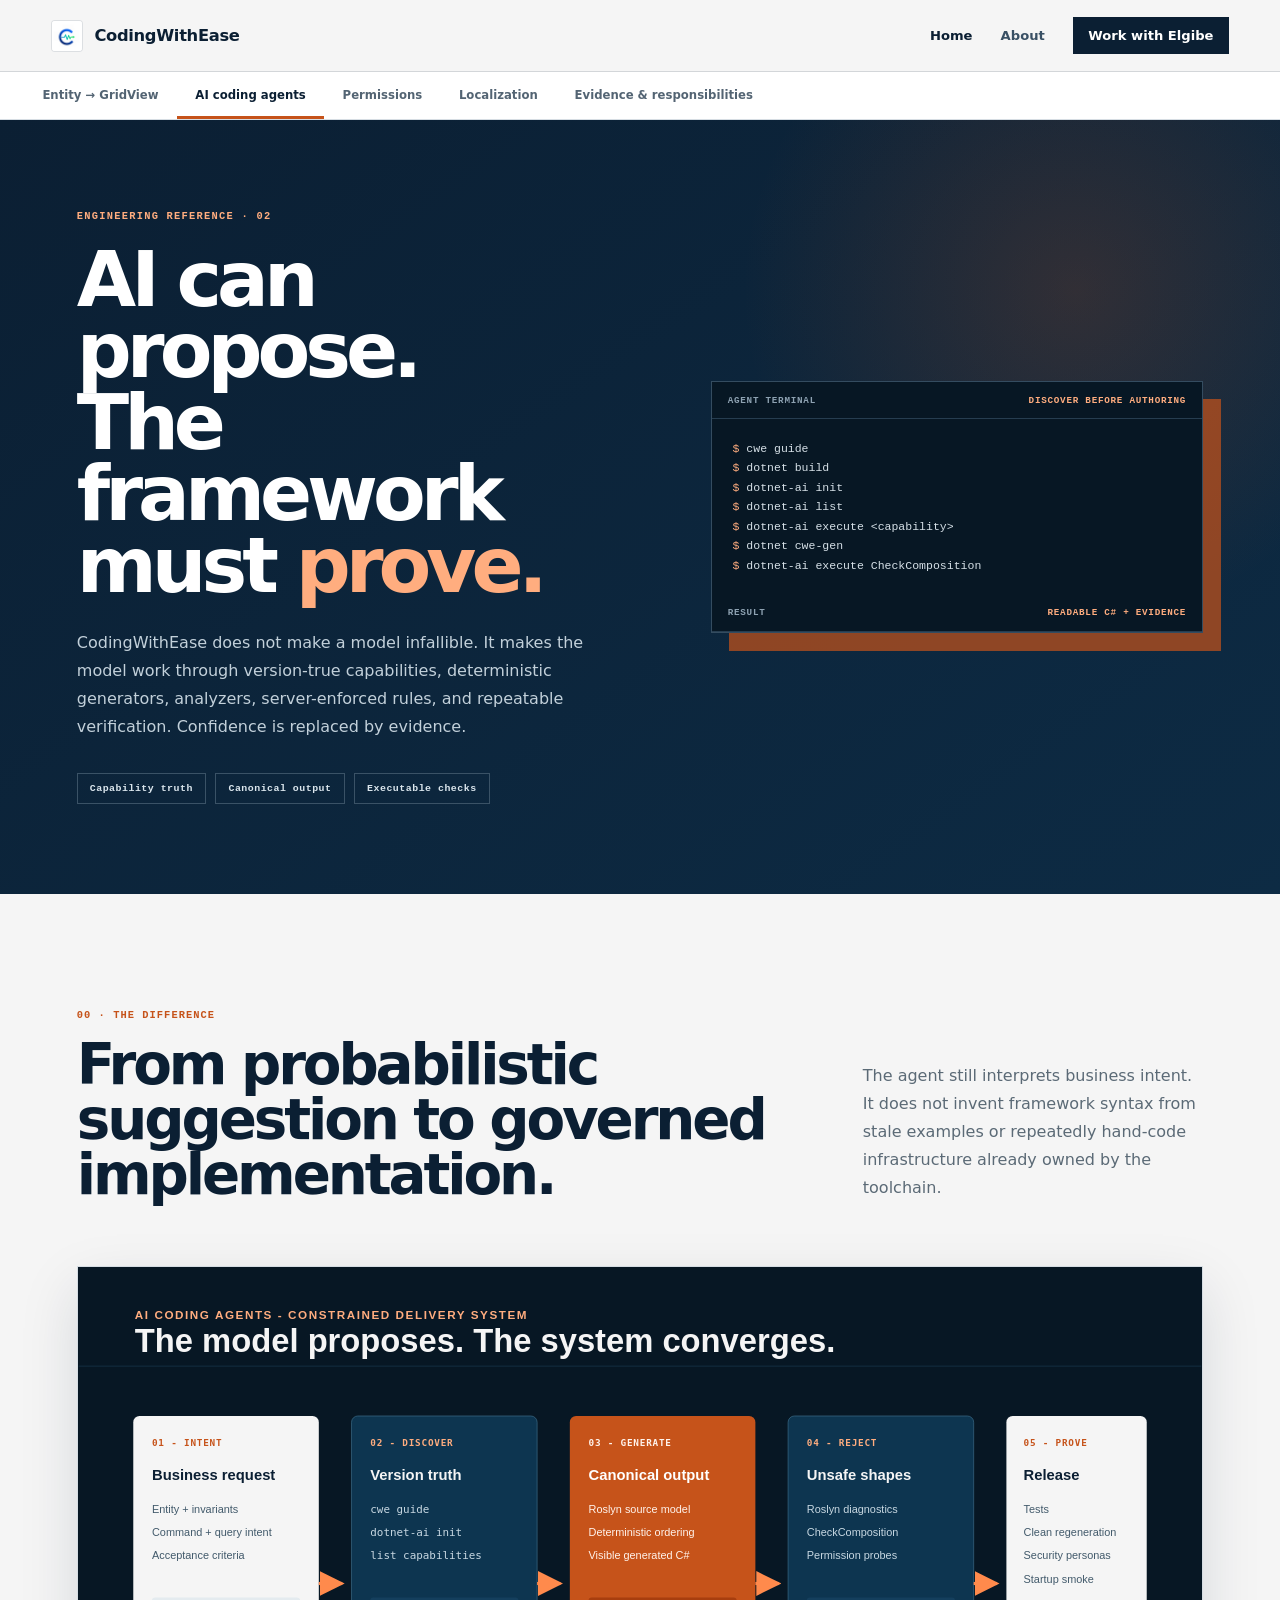
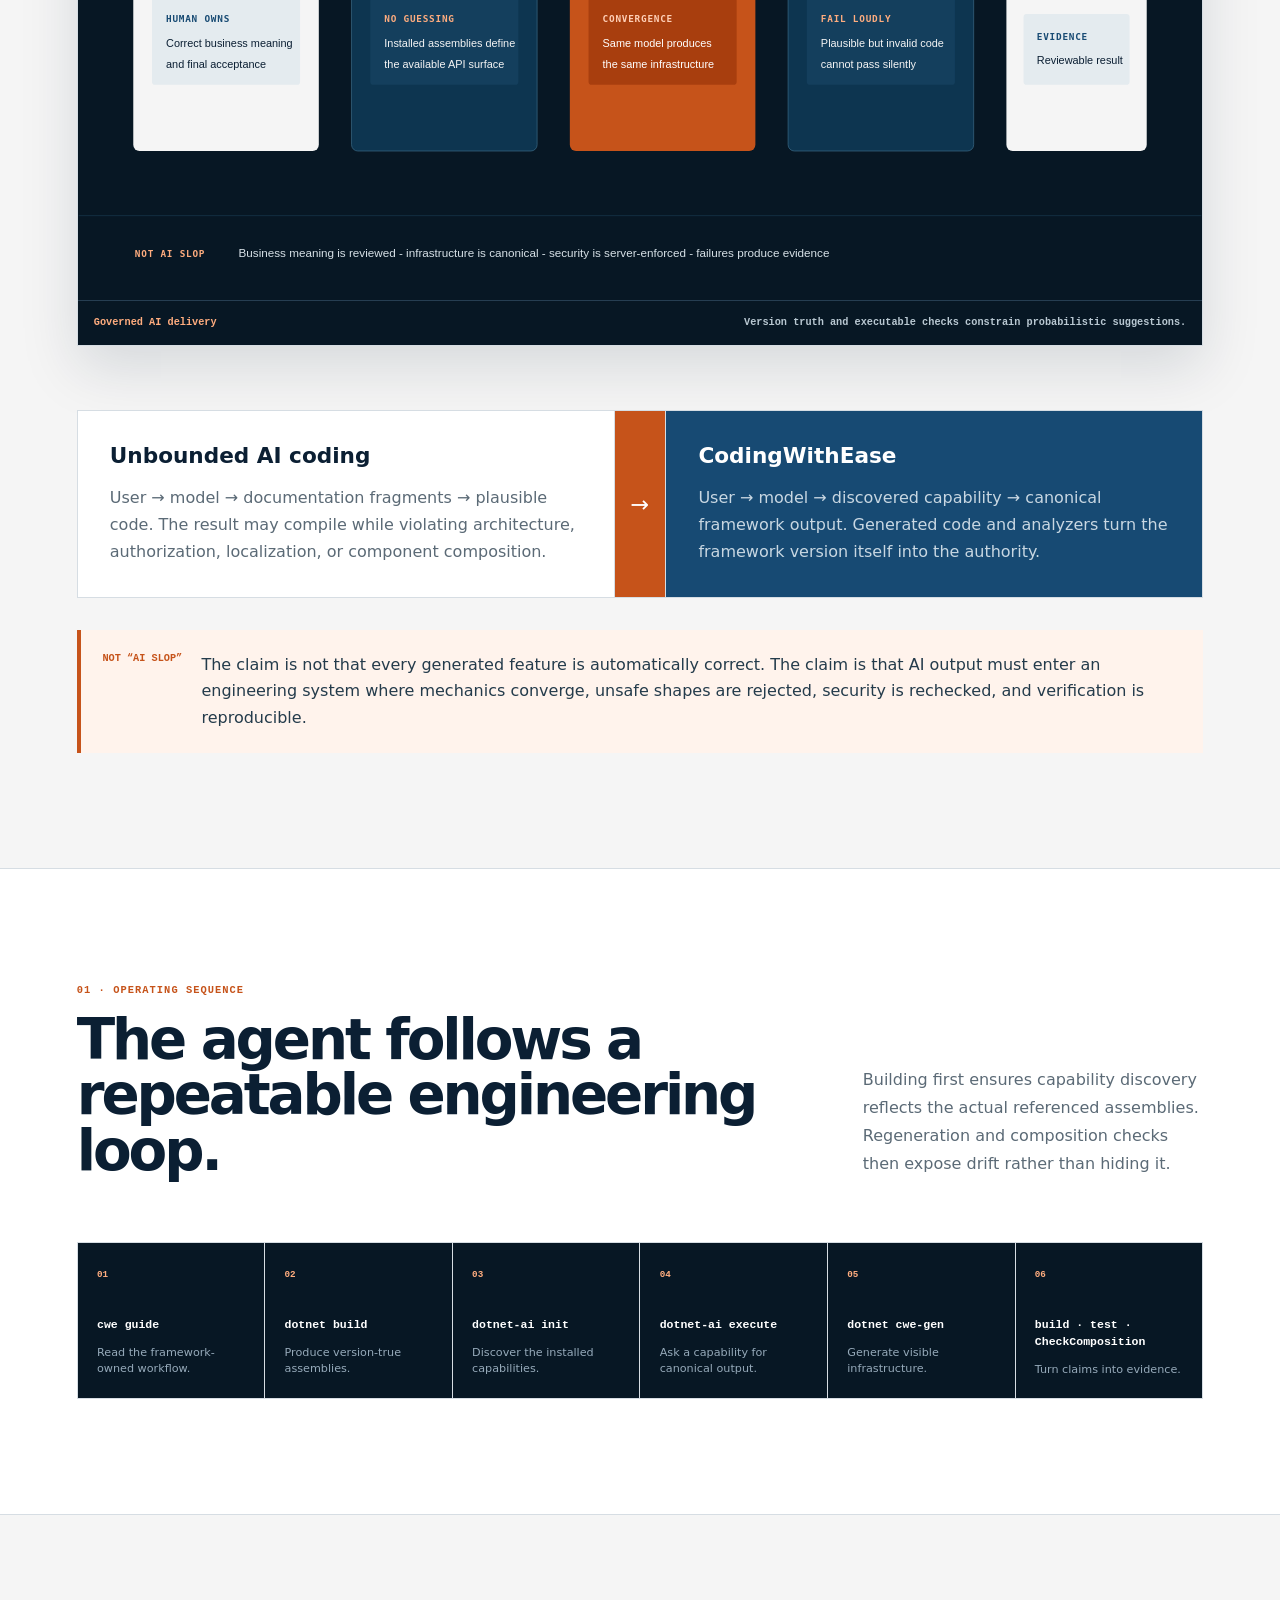
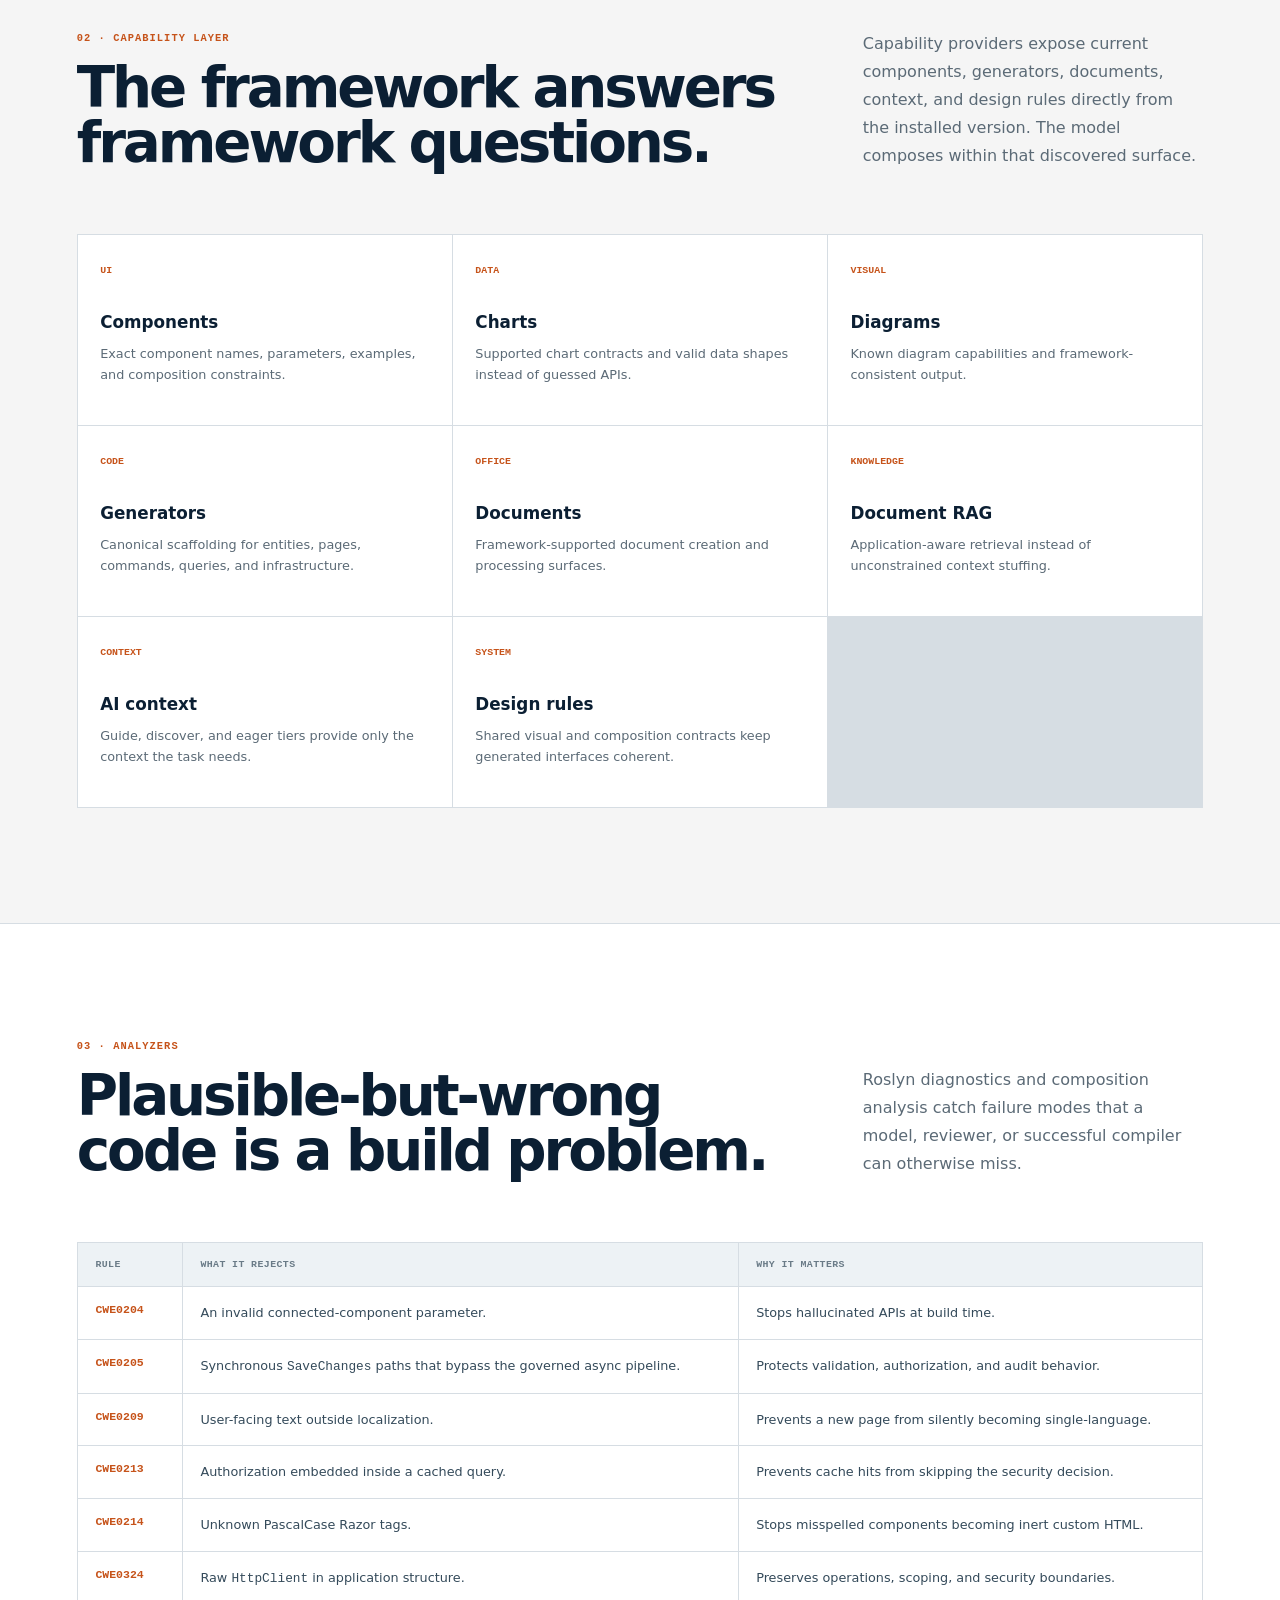
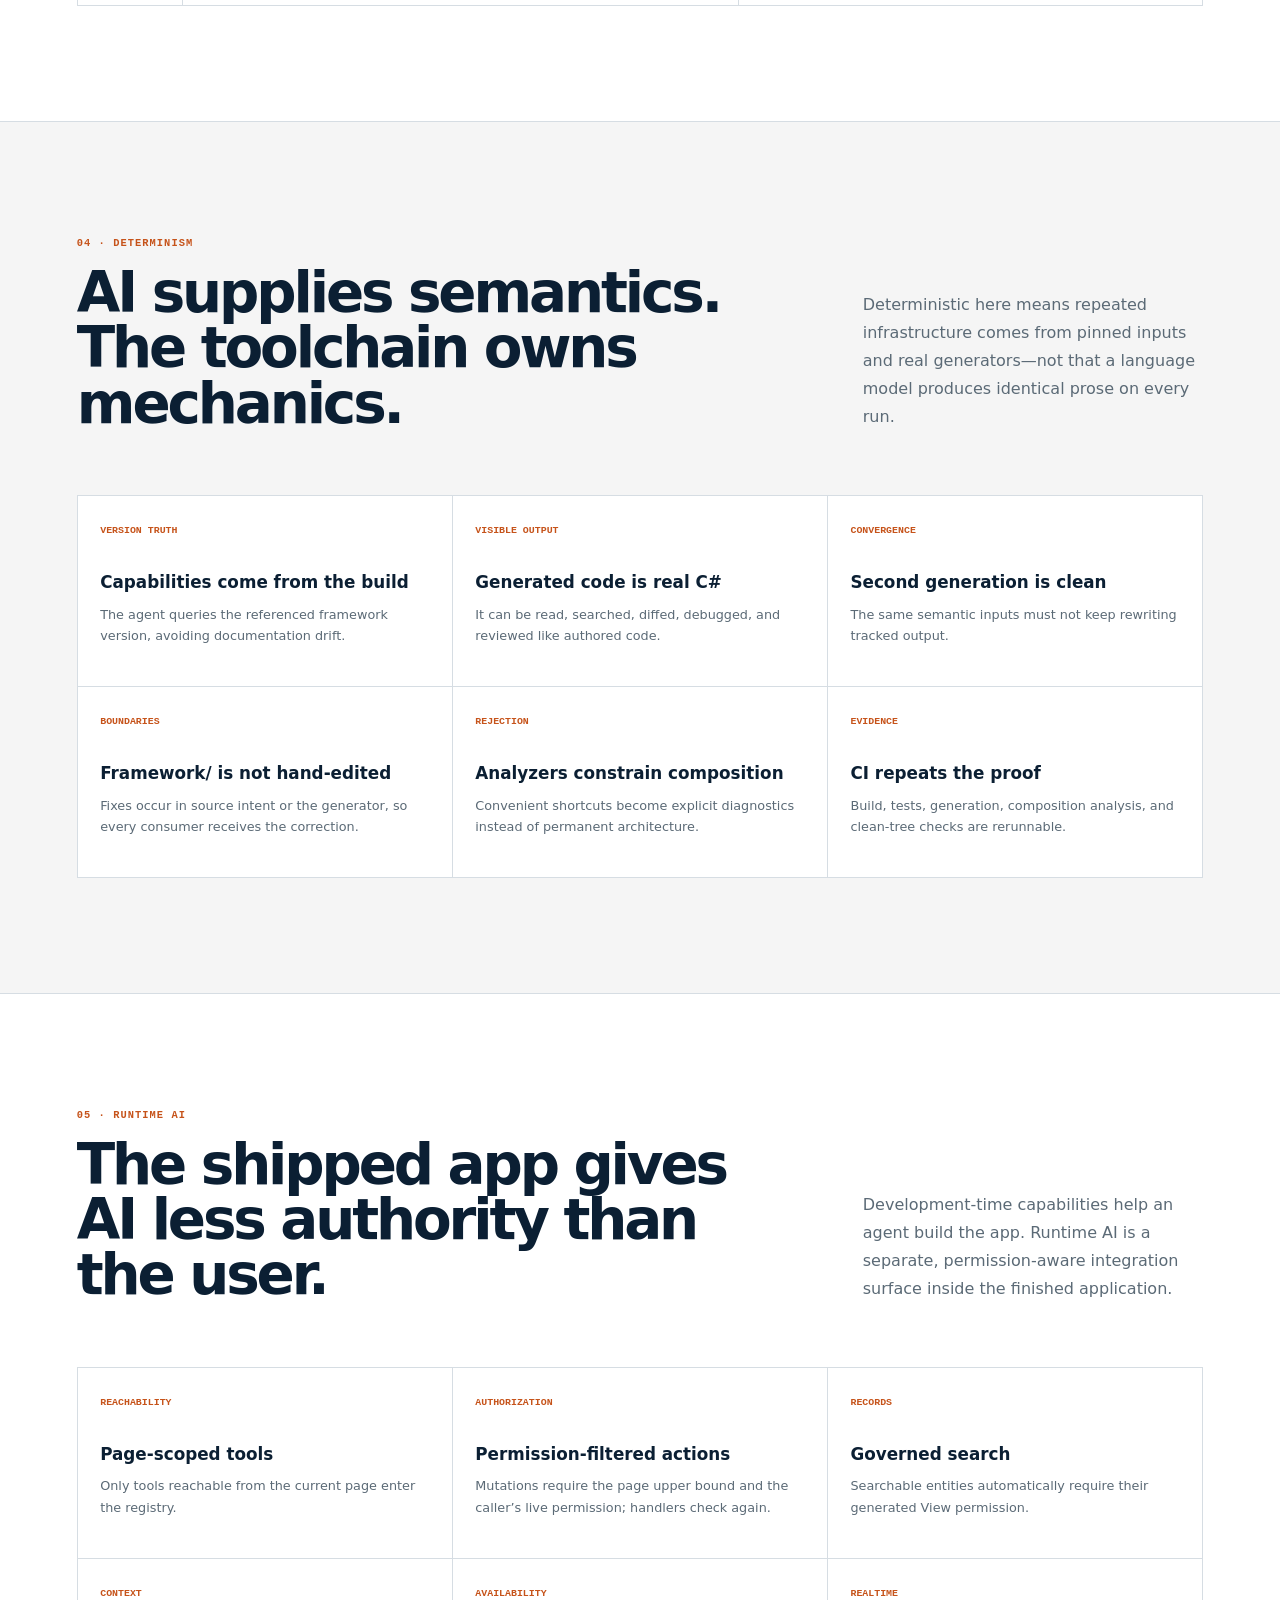
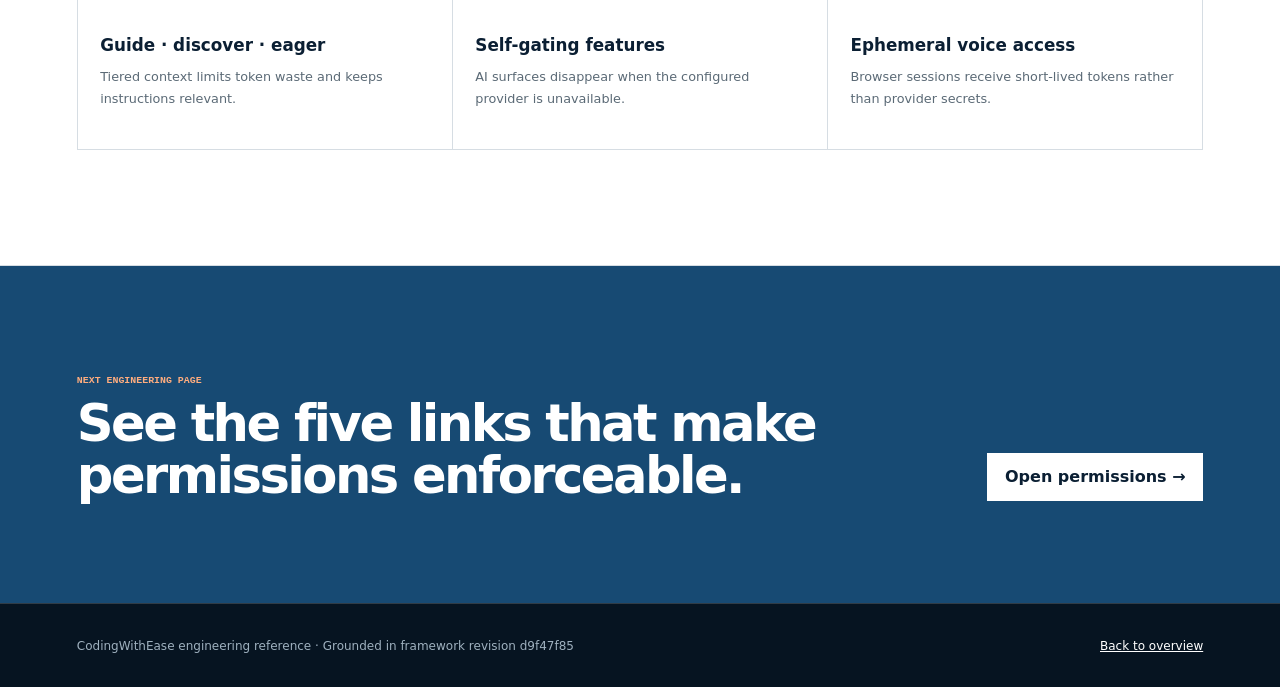
==== commit 8f95cd10: "Add the CodingWithEase origin story" ====
--- a/ai-agents.html
+++ b/ai-agents.html
@@ -64,7 +64,7 @@
   <header class="site-header docs-header" data-header>
     <a class="brand" href="index.html" aria-label="CodingWithEase home"><img class="brand-logo" src="assets/brand/cwe-logo-64.png" width="32" height="32" alt=""><span class="brand-name">CodingWithEase</span></a>
     <button class="nav-toggle" type="button" aria-expanded="false" aria-controls="site-navigation" aria-label="Open navigation" data-nav-toggle><span class="nav-toggle-lines" aria-hidden="true"></span></button>
-    <nav class="site-nav" id="site-navigation" aria-label="Primary" data-site-nav><a class="docs-home" href="index.html">Home</a><div class="mobile-nav-group"><span>Engineering reference</span><a href="engineering.html">Entity to GridView</a><a href="ai-agents.html" aria-current="page">AI coding agents</a><a href="permissions.html">Permissions</a><a href="localization.html">Localization</a><a href="evidence.html">Evidence &amp; responsibilities</a></div><a class="nav-cta" href="https://elgibesolutions.net/en/contact">Work with Elgibe</a></nav>
+    <nav class="site-nav" id="site-navigation" aria-label="Primary" data-site-nav><a class="docs-home" href="index.html">Home</a><a href="about.html">About</a><div class="mobile-nav-group"><span>Engineering reference</span><a href="engineering.html">Entity to GridView</a><a href="ai-agents.html" aria-current="page">AI coding agents</a><a href="permissions.html">Permissions</a><a href="localization.html">Localization</a><a href="evidence.html">Evidence &amp; responsibilities</a></div><a class="nav-cta" href="https://elgibesolutions.net/en/contact">Work with Elgibe</a></nav>
   </header>
   <nav class="engineering-tabs" aria-label="Engineering reference"><div class="engineering-tabs-inner">
     <a href="engineering.html">Entity → GridView</a><a class="active" href="ai-agents.html" aria-current="page">AI coding agents</a><a href="permissions.html">Permissions</a><a href="localization.html">Localization</a><a href="evidence.html">Evidence &amp; responsibilities</a>
